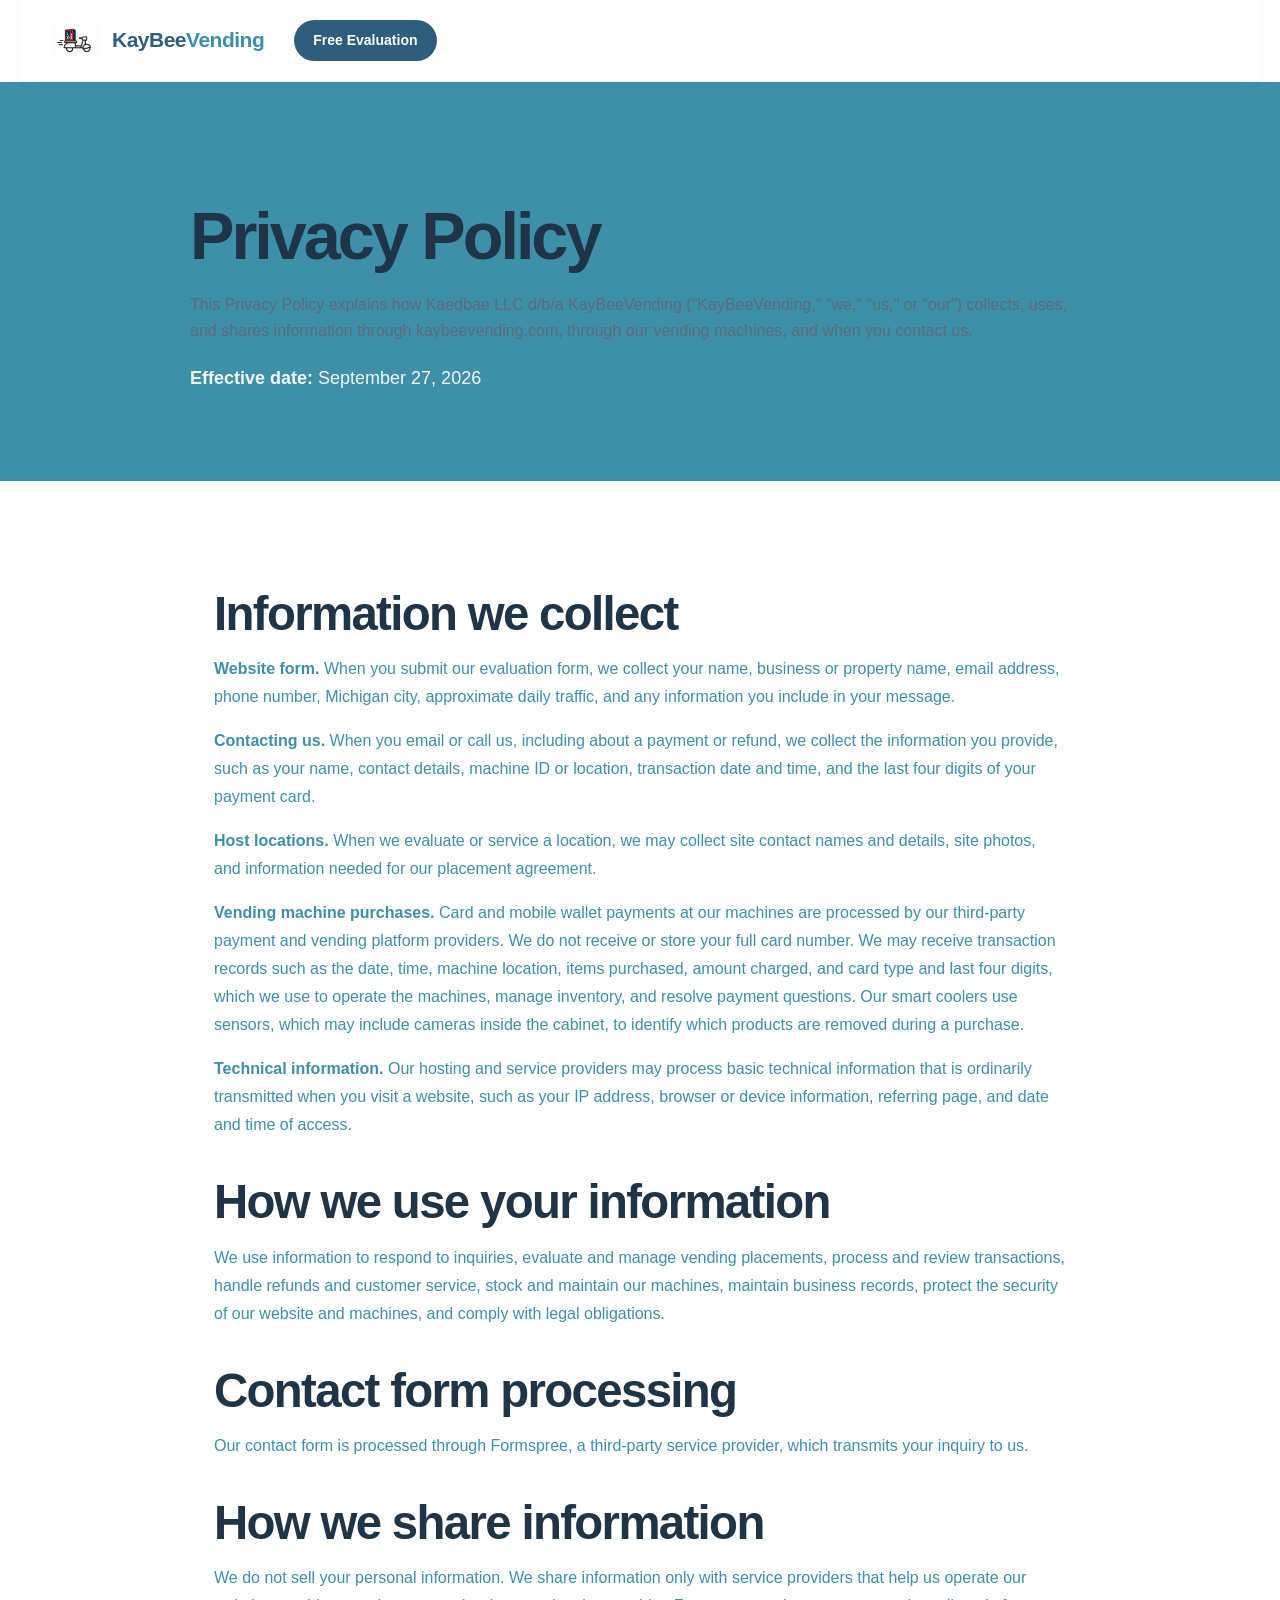
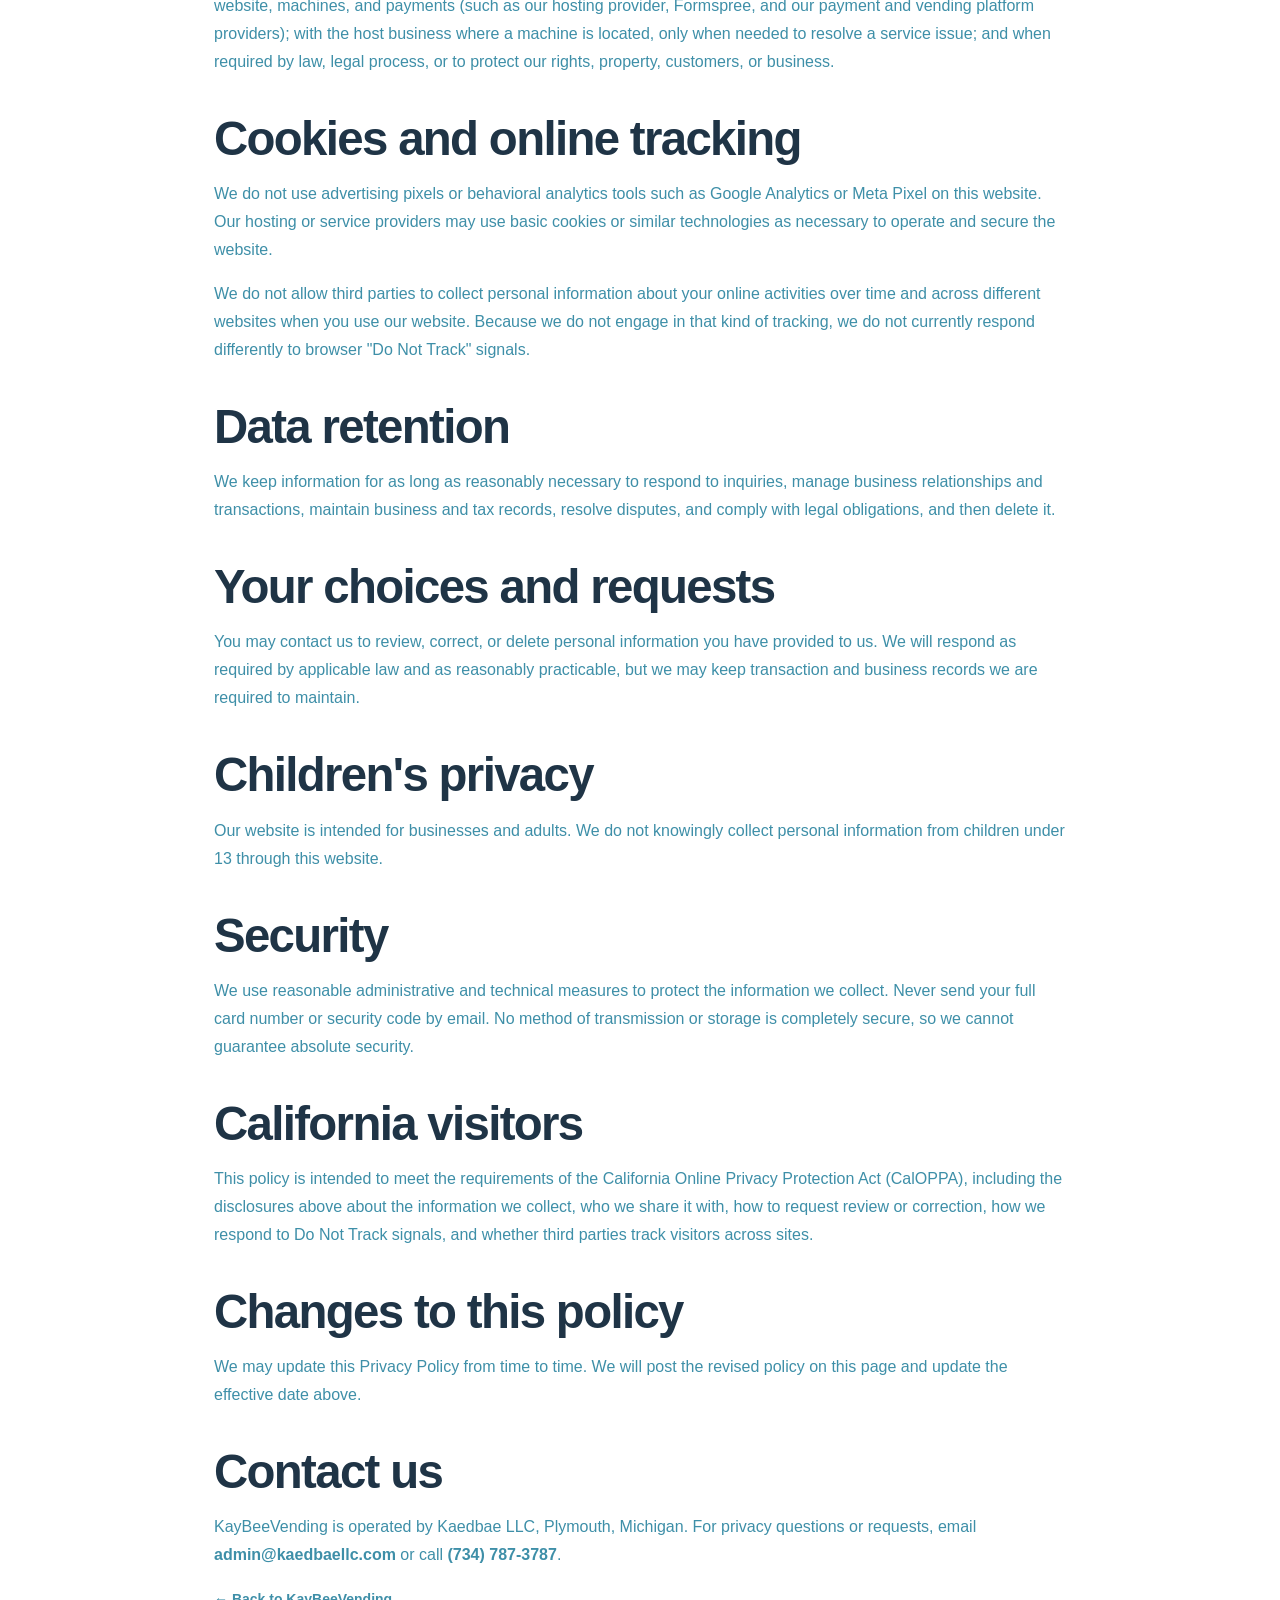
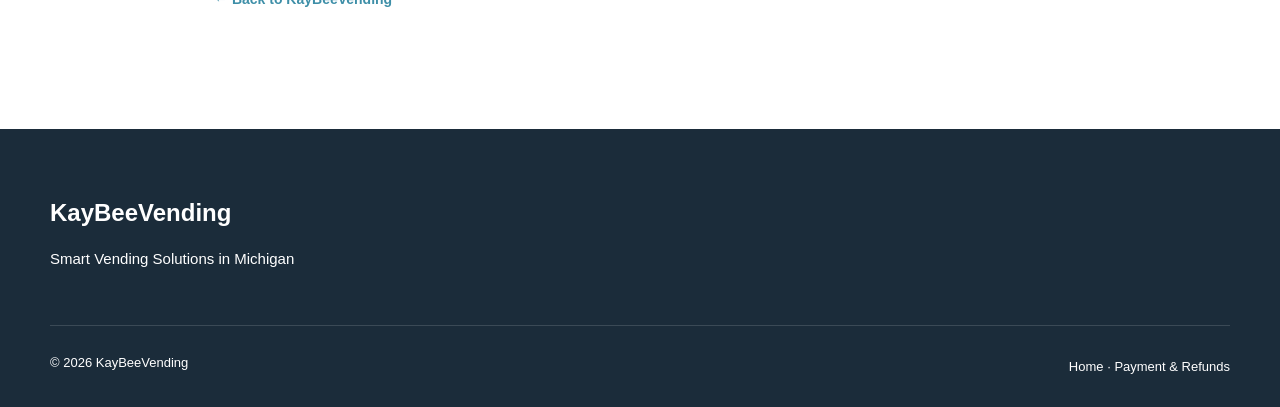
==== privacy.html @ b8ddf475 "Replace privacy policy content" ====
<!doctype html>
<html lang="en">
<head>
<meta charset="utf-8">
<meta name="viewport" content="width=device-width,initial-scale=1">
<title>Privacy Policy | KayBeeVending</title>
<meta name="description" content="KayBeeVending privacy policy.">
<link rel="icon" type="image/png" href="assets/favicon.png">
<link rel="preconnect" href="https://fonts.googleapis.com">
<link rel="preconnect" href="https://fonts.gstatic.com" crossorigin>
<link href="https://fonts.googleapis.com/css2?family=Nunito:wght@400;600;700;800;900&display=swap" rel="stylesheet">
<link rel="stylesheet" href="styles.css">
</head>
<body>
<header class="nav" id="top">
<a class="brand" href="index.html" aria-label="KayBeeVending home"><img class="brand-logo" src="assets/kaybeevending-logo.png" alt=""><span>KayBee<span class="accent">Vending</span></span></a>
<a class="btn small" href="index.html#contact">Free Evaluation</a>
</header>
<main class="privacy-page">
  <section class="privacy-hero">
    <p class="eyebrow">PRIVACY</p>
    <h1>Privacy Policy</h1>
    <p>This Privacy Policy explains how Kaedbae LLC d/b/a KayBeeVending ("KayBeeVending," "we," "us," or "our") collects, uses, and shares information through kaybeevending.com, through our vending machines, and when you contact us.</p>
    <p><strong>Effective date:</strong> September 27, 2026</p>
  </section>

  <section class="privacy-content">
    <h2>Information we collect</h2>
    <p><strong>Website form.</strong> When you submit our evaluation form, we collect your name, business or property name, email address, phone number, Michigan city, approximate daily traffic, and any information you include in your message.</p>
    <p><strong>Contacting us.</strong> When you email or call us, including about a payment or refund, we collect the information you provide, such as your name, contact details, machine ID or location, transaction date and time, and the last four digits of your payment card.</p>
    <p><strong>Host locations.</strong> When we evaluate or service a location, we may collect site contact names and details, site photos, and information needed for our placement agreement.</p>
    <p><strong>Vending machine purchases.</strong> Card and mobile wallet payments at our machines are processed by our third-party payment and vending platform providers. We do not receive or store your full card number. We may receive transaction records such as the date, time, machine location, items purchased, amount charged, and card type and last four digits, which we use to operate the machines, manage inventory, and resolve payment questions. Our smart coolers use sensors, which may include cameras inside the cabinet, to identify which products are removed during a purchase.</p>
    <p><strong>Technical information.</strong> Our hosting and service providers may process basic technical information that is ordinarily transmitted when you visit a website, such as your IP address, browser or device information, referring page, and date and time of access.</p>

    <h2>How we use your information</h2>
    <p>We use information to respond to inquiries, evaluate and manage vending placements, process and review transactions, handle refunds and customer service, stock and maintain our machines, maintain business records, protect the security of our website and machines, and comply with legal obligations.</p>

    <h2>Contact form processing</h2>
    <p>Our contact form is processed through Formspree, a third-party service provider, which transmits your inquiry to us.</p>

    <h2>How we share information</h2>
    <p>We do not sell your personal information. We share information only with service providers that help us operate our website, machines, and payments (such as our hosting provider, Formspree, and our payment and vending platform providers); with the host business where a machine is located, only when needed to resolve a service issue; and when required by law, legal process, or to protect our rights, property, customers, or business.</p>

    <h2>Cookies and online tracking</h2>
    <p>We do not use advertising pixels or behavioral analytics tools such as Google Analytics or Meta Pixel on this website. Our hosting or service providers may use basic cookies or similar technologies as necessary to operate and secure the website.</p>
    <p>We do not allow third parties to collect personal information about your online activities over time and across different websites when you use our website. Because we do not engage in that kind of tracking, we do not currently respond differently to browser "Do Not Track" signals.</p>

    <h2>Data retention</h2>
    <p>We keep information for as long as reasonably necessary to respond to inquiries, manage business relationships and transactions, maintain business and tax records, resolve disputes, and comply with legal obligations, and then delete it.</p>

    <h2>Your choices and requests</h2>
    <p>You may contact us to review, correct, or delete personal information you have provided to us. We will respond as required by applicable law and as reasonably practicable, but we may keep transaction and business records we are required to maintain.</p>

    <h2>Children's privacy</h2>
    <p>Our website is intended for businesses and adults. We do not knowingly collect personal information from children under 13 through this website.</p>

    <h2>Security</h2>
    <p>We use reasonable administrative and technical measures to protect the information we collect. Never send your full card number or security code by email. No method of transmission or storage is completely secure, so we cannot guarantee absolute security.</p>

    <h2>California visitors</h2>
    <p>This policy is intended to meet the requirements of the California Online Privacy Protection Act (CalOPPA), including the disclosures above about the information we collect, who we share it with, how to request review or correction, how we respond to Do Not Track signals, and whether third parties track visitors across sites.</p>

    <h2>Changes to this policy</h2>
    <p>We may update this Privacy Policy from time to time. We will post the revised policy on this page and update the effective date above.</p>

    <h2>Contact us</h2>
    <p>KayBeeVending is operated by Kaedbae LLC, Plymouth, Michigan. For privacy questions or requests, email <a href="mailto:admin@kaedbaellc.com">admin@kaedbaellc.com</a> or call <a href="tel:+17347873787">(734) 787-3787</a>.</p>

    <p><a class="text-link" href="index.html">← Back to KayBeeVending</a></p>
  </section>
</main>
<footer class="site-footer">
  <div class="footer-brand"><strong>KayBeeVending</strong><span>Smart Vending Solutions in Michigan</span></div>
  <div class="footer-bottom"><span>© <span id="year"></span> KayBeeVending</span><span><a href="index.html">Home</a> · <a href="refunds.html">Payment &amp; Refunds</a></span></div>
</footer>
<script src="script.js"></script>
</body>
</html>
---- styles.css ----
/* =========================================================
   STYLESHEET MAP
   Major visible sections:
   - HERO: .hero, .hero-copy, .hero .actions
   - FEATURES / CARDS: .kb-card-grid, .kb-card, .benefits, .steps
   - CAROUSEL: .product-showcase, .product-gallery, .gallery-*
   - FAQ: .faq-wrap, .faq
   - FOOTER: .site-footer
   Refactor rule: preserve cascade and responsive behavior.
   ========================================================= */

:root{
  --color-bg:#FFFFFF;
  --color-bg-soft:#F3F7FA;
  --color-bg-accent:#DDEAF2;
  --color-heading:#1F3446;
  --color-text:#5B6B78;
  --color-eyebrow:#3E8FA8;
  --color-primary:#2F5D7C;
  --color-primary-hover:#264D67;
  --color-border:#E2E9EF;
  --color-footer:#1B2C3A;

  --black:var(--color-footer);
  --ink:var(--color-heading);
  --soft:var(--color-bg-soft);
  --line:var(--color-border);
  --yellow:var(--color-primary);
  --muted:var(--color-text);
  --max:1180px;
  --font-heading:"Manrope",sans-serif;
  --font-body:"Inter",sans-serif;
  --bg-light-blue:var(--color-bg-accent);
  --blue:var(--color-primary);
  --blue-dark:var(--color-primary-hover);
  --kb-navy:var(--color-heading);
  --kb-cyan:var(--color-eyebrow);
  --kb-ink:var(--color-heading);
  --kb-muted:var(--color-text);
  --kb-paper:var(--color-bg-soft);
  --kb-line:var(--color-border);
  --kb-white:var(--color-bg);
  --kb-shadow:0 12px 32px color-mix(in srgb,var(--color-heading) 10%,transparent);
}*{box-sizing:border-box}html{scroll-behavior:smooth}body{margin:0;font-family:var(--font-body);color:var(--ink);background:var(--color-bg)}a{color:inherit;text-decoration:none}img{display:block;max-width:100%}.topbar{background:var(--color-footer);color:var(--color-bg);padding:9px max(24px,calc((100vw - var(--max))/2));display:flex;justify-content:space-between;gap:20px;font-size:13px}.toplinks{display:flex;gap:24px}.nav{height:78px;max-width:var(--max);margin:auto;display:flex;align-items:center;gap:30px;padding:0 24px;position:relative;background:var(--color-bg);z-index:20}.brand{display:flex;align-items:center;gap:10px;font-weight:850;font-size:21px;letter-spacing:-.5px;var(--color-bg)-space:nowrap}.brand-logo{width:58px;height:48px;object-fit:contain;object-position:center;background:var(--color-bg);border-radius:5px}.accent{color:var(--color-primary)}.nav nav{display:flex;gap:25px;margin-left:auto;font-size:14px;font-weight:650}.nav nav a:hover{color:var(--color-heading)}.btn{display:inline-flex;align-items:center;justify-content:center;background:var(--yellow);color:var(--color-footer);border:0;border-radius:6px;padding:15px 22px;font-weight:800;cursor:pointer;font-size:15px}.btn:hover{filter:brightness(.96);transform:translateY(-1px)}.btn.small{padding:11px 16px;font-size:13px}.btn.secondary{background:var(--color-footer);color:var(--color-bg)}.menu{display:none;margin-left:auto;border:0;background:none;font-size:26px}.hero{background:var(--var(--color-footer));color:var(--color-bg);display:grid;grid-template-columns:1fr 1fr;min-height:650px}.hero-copy{padding:95px max(36px,calc((100vw - var(--max))/2)) 80px; padding-right:55px}.eyebrow{font-size:12px;letter-spacing:2px;font-weight:850;color:var(--color-primary);margin:0 0 18px}.hero .eyebrow{color:var(--yellow)}h1{font-size:clamp(48px,6vw,82px);line-height:.94;letter-spacing:-4px;margin:0 0 28px}h1 span{color:var(--yellow)}.lead{font-size:19px;line-height:1.65;color:var(--color-border);max-width:650px}.actions{display:flex;gap:22px;align-items:center;margin-top:32px}.text-link{font-weight:750}.trust{display:flex;flex-wrap:wrap;gap:9px;margin-top:30px}.trust span{border:1px solid var(--color-heading);border-radius:999px;padding:8px 11px;font-size:12px;color:var(--color-border)}.hero-media{background:var(--color-bg);position:relative;display:grid;place-items:center;overflow:hidden}.hero-media img{width:100%;height:100%;object-fit:contain;max-height:650px}.media-label{position:absolute;bottom:22px;left:22px;background:var(--color-footer);color:var(--color-bg);padding:14px 17px;border-radius:5px;display:flex;flex-direction:column}.media-label span{font-size:12px;color:var(--color-border);margin-top:3px}.intro{max-width:900px;margin:0 auto;padding:110px 24px;text-align:center}.intro h2,.machine-copy h2,.how h2,.fit h2,.faq-heading h2,.cta h2,.feature-split h2{font-size:clamp(36px,4.2vw,58px);line-height:1.04;letter-spacing:-2px;margin:0 0 24px}.intro>p:last-child{font-size:20px;line-height:1.7;color:var(--color-heading)}.benefits{max-width:var(--max);margin:0 auto 110px;padding:0 24px;display:grid;grid-template-columns:repeat(3,1fr);gap:18px}.benefits article{background:var(--soft);padding:34px;border-radius:8px}.benefits span{font-size:12px;font-weight:900;color:var(--color-primary)}.benefits h3{font-size:24px;margin:18px 0 10px}.benefits p,.machine-copy p,.feature-split p{line-height:1.7;color:var(--color-text)}.machine-section{background:var(--color-bg-soft);display:grid;grid-template-columns:1fr 1fr;align-items:center}.machine-copy{padding:90px max(36px,calc((100vw - var(--max))/2));padding-right:65px}.machine-image{height:720px;background:var(--color-bg)}.machine-image img{width:100%;height:100%;object-fit:contain}.spec-grid{display:grid;grid-template-columns:1fr 1fr;gap:14px;margin:30px 0}.spec-grid div{background:var(--color-bg);padding:18px;border-radius:6px}.spec-grid strong{display:block;font-size:20px}.spec-grid span{font-size:12px;color:var(--color-text)}.how{max-width:var(--max);margin:auto;padding:110px 24px;text-align:center}.steps{display:grid;grid-template-columns:repeat(3,1fr);gap:20px;margin-top:55px}.steps div{border-top:4px solid var(--yellow);background:var(--color-bg-soft);padding:35px;text-align:left}.steps span{font-size:13px;font-weight:900}.steps h3{font-size:32px;margin:16px 0 8px}.steps p{color:var(--color-text);line-height:1.6}.feature-split{background:var(--color-footer);color:var(--color-bg);display:grid;grid-template-columns:1fr 1fr;align-items:center}.feature-split img{width:100%;height:100%;object-fit:contain;background:var(--color-footer)}.feature-split>div{padding:75px 8vw 75px 65px}.feature-split h3{color:var(--yellow);font-size:20px;margin:28px 0 5px}.feature-split p{color:var(--color-border);margin-top:4px}.visual-strip{display:grid;grid-template-columns:repeat(3,1fr);gap:1px;background:var(--color-footer)}.visual-strip div{position:relative;background:var(--color-footer)}.visual-strip img{width:100%;aspect-ratio:1/1;object-fit:cover}.visual-strip p{position:absolute;bottom:16px;left:16px;background:var(--color-footer);color:var(--color-bg);padding:9px 12px;margin:0;font-weight:750}.fit{max-width:var(--max);margin:auto;padding:110px 24px;display:grid;grid-template-columns:1.2fr 1fr;gap:70px;align-items:center}.chips{display:flex;flex-wrap:wrap;gap:10px}.chips span{border:1px solid var(--line);border-radius:999px;padding:12px 16px;font-weight:700;font-size:14px}.faq-wrap{background:var(--color-bg-soft);padding:100px max(24px,calc((100vw - var(--max))/2));display:grid;grid-template-columns:.8fr 1.2fr;gap:80px}.faq-wrap.cost{background:var(--color-bg)}.faq details{border-top:1px solid var(--color-border);padding:20px 0}.faq details:last-child{border-bottom:1px solid var(--color-border)}.faq summary{cursor:pointer;font-size:18px;font-weight:800;line-height:1.4;padding-right:30px}.faq details p{color:var(--color-text);line-height:1.7;margin-bottom:5px}.cta{background:var(--color-footer);color:var(--color-bg);padding:100px max(24px,calc((100vw - var(--max))/2));display:grid;grid-template-columns:.9fr 1.1fr;gap:75px}.cta>div>p:not(.eyebrow){color:var(--color-border);line-height:1.7;font-size:17px}.contact-links{display:flex;flex-direction:column;gap:8px;margin-top:28px;font-weight:750}.contact-links a:hover{color:var(--yellow)}form{background:var(--color-bg);color:var(--color-footer);border-radius:8px;padding:30px;display:grid;grid-template-columns:1fr 1fr;gap:17px}label{font-size:12px;font-weight:800;display:flex;flex-direction:column;gap:7px}input,select,textarea{font:inherit;border:1px solid var(--color-border);border-radius:5px;padding:12px;background:var(--color-bg)}textarea{resize:vertical}.full{grid-column:1/-1}.form-note{font-size:11px;color:var(--color-text);margin:0}.contact-person{max-width:var(--max);margin:auto;padding:35px 24px;display:grid;grid-template-columns:1fr 1fr auto auto;align-items:center;gap:30px;border-bottom:1px solid var(--color-bg-soft)}.contact-person>div:nth-child(2){display:flex;flex-direction:column}.contact-person span{font-size:12px;color:var(--color-text)}footer{max-width:var(--max);margin:auto;padding:28px 24px 50px;display:flex;justify-content:space-between;color:var(--color-text);font-size:13px}@media(max-width:900px){.topbar{display:none}.nav{height:68px}.menu{display:block}.desktop-cta{display:none}.nav nav{display:none;position:absolute;top:68px;left:0;right:0;background:var(--color-bg);padding:20px 24px;flex-direction:column;border-top:1px solid var(--color-bg-soft);box-shadow:0 10px 20px color-mix(in srgb, var(--color-footer) 7%, transparent)}.nav nav.open{display:flex}.hero,.machine-section,.feature-split,.fit,.faq-wrap,.cta{grid-template-columns:1fr}.hero-copy{padding:70px 24px 50px}.hero-media{min-height:420px}.benefits,.steps,.visual-strip{grid-template-columns:1fr}.benefits{margin-bottom:70px}.machine-copy{padding:75px 24px}.machine-image{height:auto}.feature-split>div{padding:60px 24px}.fit,.faq-wrap,.cta{gap:35px;padding:75px 24px}.visual-strip img{aspect-ratio:16/10}.contact-person{grid-template-columns:1fr;gap:14px}.contact-person>a{font-size:14px}footer{flex-direction:column;gap:8px}h1{letter-spacing:-2.5px}}@media(max-width:560px){.actions{align-items:flex-start;flex-direction:column}.spec-grid,form{grid-template-columns:1fr}.full{grid-column:auto}.intro{padding:75px 24px}.hero-media{min-height:340px}.hero-media img{max-height:420px}.media-label{left:12px;bottom:12px}.visual-strip img{aspect-ratio:1/1}.faq-wrap{padding-top:65px;padding-bottom:65px}}

/* V4 product gallery: one main photo at a time, with thumbnail navigation and hover zoom. */
.product-showcase{background:var(--color-footer);color:var(--color-bg);display:grid;grid-template-columns:.82fr 1.18fr;align-items:center;gap:55px;padding:85px max(24px,calc((100vw - var(--max))/2))}.gallery-copy h2{font-size:clamp(36px,4.2vw,58px);line-height:1.04;letter-spacing:-2px;margin:0 0 24px}.gallery-copy h3{color:var(--yellow);font-size:20px;margin:26px 0 5px}.gallery-copy p{color:var(--color-border);line-height:1.7}.product-gallery{display:grid;grid-template-columns:82px 1fr;gap:16px;min-width:0}.gallery-thumbs{display:flex;flex-direction:column;gap:11px;max-height:650px;overflow-y:auto;padding:2px}.gallery-thumb{appearance:none;border:2px solid transparent;background:var(--color-bg);border-radius:10px;padding:3px;cursor:pointer;overflow:hidden;transition:border-color .18s ease,transform .18s ease}.gallery-thumb:hover{transform:translateY(-1px);border-color:var(--color-text)}.gallery-thumb.active{border-color:var(--yellow)}.gallery-thumb img{width:100%;aspect-ratio:1/1;object-fit:cover;border-radius:6px}.gallery-stage{background:var(--color-bg);border-radius:10px;overflow:hidden;display:grid;place-items:center;min-height:560px;max-height:650px}.gallery-stage img{width:100%;height:100%;max-height:650px;object-fit:contain;}
@media(max-width:900px){.product-showcase{grid-template-columns:1fr;padding:70px 24px;gap:35px}.product-gallery{grid-template-columns:1fr}.gallery-thumbs{order:2;flex-direction:row;max-height:none;overflow-x:auto}.gallery-thumb{min-width:72px;width:72px}.gallery-stage{min-height:420px;max-height:560px}.gallery-stage img{max-height:560px}}
@media(max-width:560px){.gallery-stage{min-height:320px;max-height:430px}.gallery-stage img{max-height:430px}}

/* V5: softer blue, friendlier visual system, no var(--color-footer)/yellow theme. */
:root{--var(--color-footer):var(--color-eyebrow);--ink:var(--color-primary);--soft:var(--color-bg-soft);--line:var(--color-bg-soft);--yellow:var(--color-eyebrow);--muted:var(--color-eyebrow);--max:1180px;--blue:var(--color-eyebrow);--blue-dark:var(--color-eyebrow);--blue-light:var(--color-bg-soft)}
body{font-family:var(--font-body);color:var(--ink);background:var(--color-bg)}
.topbar{background:var(--blue-dark)}
.accent,.nav nav a:hover{color:var(--blue)}
.btn{background:var(--blue);color:var(--color-bg);border-radius:999px;box-shadow:0 7px 20px color-mix(in srgb, var(--color-primary) 14%, transparent);transition:transform .18s ease,background .18s ease,box-shadow .18s ease}
.btn:hover{background:var(--blue-dark);filter:none;box-shadow:0 10px 24px color-mix(in srgb, var(--color-primary) 20%, transparent)}
.btn.secondary{background:var(--blue-dark);color:var(--color-bg)}
.hero{background:var(--blue);color:var(--color-bg)}
.hero .eyebrow,.eyebrow{color:var(--blue-dark)}
.hero .eyebrow{color:var(--color-bg-soft)}
h1{letter-spacing:-2.5px;font-weight:900}h1 span{color:var(--color-bg-soft)}.lead{color:var(--color-bg-soft)}
.trust span{border-color:color-mix(in srgb, var(--color-bg) 34%, transparent);color:var(--color-bg);background:color-mix(in srgb, var(--color-bg) 8%, transparent)}
.media-label{background:color-mix(in srgb, var(--color-primary) 94%, transparent)}.media-label span{color:var(--color-bg-soft)}
.intro h2,.machine-copy h2,.how h2,.fit h2,.faq-heading h2,.cta h2,.feature-split h2,.gallery-copy h2{letter-spacing:-1.5px;font-weight:900}
.benefits article,.steps div{background:var(--soft);border-radius:18px}.benefits span{color:var(--blue)}
.machine-section,.faq-wrap{background:var(--blue-light)}
.spec-grid div{border-radius:14px;box-shadow:0 8px 24px color-mix(in srgb, var(--color-primary) 6%, transparent)}
.steps div{border-top:4px solid var(--color-eyebrow)}
.feature-split,.product-showcase,.cta{background:var(--blue-dark)}
.feature-split img{background:var(--color-bg-soft)}.feature-split h3,.gallery-copy h3{color:var(--color-bg-soft)}.feature-split p,.gallery-copy p,.cta>div>p:not(.eyebrow){color:var(--color-bg-soft)}
.visual-strip{background:var(--color-bg-soft)}.visual-strip div{background:var(--color-bg-soft)}.visual-strip p{background:color-mix(in srgb, var(--color-primary) 94%, transparent)}.chips span{border-color:var(--line);background:var(--color-bg)}.contact-links a:hover{color:var(--color-bg-soft)}
form{border-radius:18px;box-shadow:0 14px 36px color-mix(in srgb, var(--color-footer) 14%, transparent)}
input,select,textarea{border-color:var(--color-bg-soft);border-radius:10px}.contact-person{border-bottom-color:var(--line)}
.product-showcase{gap:62px}.product-gallery{grid-template-columns:88px 1fr}.gallery-thumb{border-radius:14px;transition:border-color .18s ease,transform .18s ease,box-shadow .18s ease}.gallery-thumb:hover{border-color:var(--color-eyebrow);box-shadow:0 5px 16px color-mix(in srgb, var(--color-footer) 12%, transparent)}.gallery-thumb.active{border-color:var(--color-eyebrow);box-shadow:0 0 0 2px color-mix(in srgb, var(--color-bg) 55%, transparent)}
.gallery-stage{position:relative;border-radius:18px;cursor:zoom-in;box-shadow:0 18px 50px color-mix(in srgb, var(--color-footer) 22%, transparent)}
.gallery-stage img{}
.gallery-arrow{position:absolute;top:50%;transform:translateY(-50%);z-index:3;width:44px;height:44px;border:0;border-radius:50%;background:color-mix(in srgb, var(--color-bg) 92%, transparent);color:var(--blue-dark);font-size:30px;line-height:1;cursor:pointer;box-shadow:0 5px 18px color-mix(in srgb, var(--color-footer) 15%, transparent);opacity:.9}.gallery-arrow:hover{background:var(--color-bg);opacity:1}.gallery-arrow.prev{left:14px}.gallery-arrow.next{right:14px}.gallery-count{position:absolute;right:16px;bottom:14px;z-index:3;background:color-mix(in srgb, var(--color-primary) 90%, transparent);color:var(--color-bg);border-radius:999px;padding:7px 11px;font-size:12px;font-weight:800}
@media(max-width:560px){.gallery-arrow{width:38px;height:38px;font-size:26px}}
/* CLEAN MOBILE GALLERY */
@media (max-width: 900px) {
  .product-showcase {
    display: block !important;
    padding: 55px 20px !important;
  }

  .product-showcase .product-gallery {
    display: block !important;
    width: 100% !important;
    margin-top: 30px !important;
  }

  .product-showcase .gallery-thumbs {
    display: none !important;
  }

  .product-showcase .gallery-stage {
    display: block !important;
    position: relative !important;
    width: 100% !important;
    height: auto !important;
    min-height: 0 !important;
    max-height: none !important;
    aspect-ratio: 4 / 5 !important;
    background: var(--color-bg) !important;
    border-radius: 18px !important;
    overflow: hidden !important;
  }

  .product-showcase .gallery-stage img {
    width: 100% !important;
    height: 100% !important;
    max-height: none !important;
    object-fit: contain !important;
    
  }

  .product-showcase .gallery-arrow {
    display: flex !important;
    align-items: center !important;
    justify-content: center !important;
    width: 42px !important;
    height: 42px !important;
  }

  .product-showcase .gallery-count {
    right: 14px !important;
    bottom: 14px !important;
  }
}
/* REMOVE WHITE GALLERY BACKGROUNDS */
.gallery-stage,
.gallery-thumb {
  background: transparent !important;
}

@media (max-width: 900px) {
  .product-showcase .gallery-stage {
    background: transparent !important;
  }
}
/* Remove var(--color-bg) background around machine/spec image */
.machine-image {
  background: transparent !important;
}

.machine-image img {
  width: 100%;
  height: 100%;
  object-fit: cover !important;
}
/* ===== FINAL IMAGE DISPLAY FIX ===== */

/* Product gallery */
.gallery-stage {
  background: transparent !important;
  min-height: 0 !important;
  max-height: none !important;
  aspect-ratio: auto !important;
  box-shadow: none !important;
}

.gallery-stage img {
  display: block !important;
  width: 100% !important;
  height: auto !important;
  max-height: none !important;
  object-fit: cover !important;
  background: transparent !important;
}

.gallery-thumb {
  background: transparent !important;
}

.gallery-thumb img {
  object-fit: cover !important;
  background: transparent !important;
}

/* Machine specifications image */
.machine-image {
  height: auto !important;
  background: transparent !important;
  overflow: hidden;
}

.machine-image img {
  display: block !important;
  width: 100% !important;
  height: auto !important;
  object-fit: cover !important;
  background: transparent !important;
}

/* PHONE */
@media (max-width: 900px) {

  .product-showcase .product-gallery {
    display: block !important;
    width: 100% !important;
  }

  .product-showcase .gallery-thumbs {
    display: none !important;
  }

  .product-showcase .gallery-stage {
    width: 100% !important;
    height: auto !important;
    min-height: 0 !important;
    max-height: none !important;
    aspect-ratio: auto !important;
    background: transparent !important;
    border-radius: 16px !important;
  }

  .product-showcase .gallery-stage img {
    display: block !important;
    width: 100% !important;
    height: auto !important;
    max-height: none !important;
    object-fit: cover !important;
    
  }
}
/* PROFESSIONAL TRUST BAR */
.trust-bar {
  display: flex;
  justify-content: center;
  align-items: center;
  flex-wrap: wrap;
  gap: 0;
  padding: 22px 24px;
  background: var(--color-bg);
  border-bottom: 1px solid var(--color-bg-soft);
}

.trust-bar span {
  padding: 0 28px;
  font-size: 14px;
  font-weight: 800;
  color: var(--color-primary);
  text-align: center;
}

.trust-bar span + span {
  border-left: 1px solid var(--color-bg-soft);
}

@media (max-width: 700px) {
  .trust-bar {
    display: grid;
    grid-template-columns: 1fr 1fr;
    padding: 18px 14px;
  }

  .trust-bar span {
    padding: 10px;
    font-size: 12px;
  }

  .trust-bar span + span {
    border-left: none;
  }
}
/* ABOUT KAYBEEVENDING */
.about-kaybee {
  background: var(--color-bg);
  padding: 100px 24px;
}

.about-inner {
  max-width: 900px;
  margin: 0 auto;
  text-align: center;
}

.about-kaybee h2 {
  margin: 0 0 24px;
  font-size: clamp(40px, 5vw, 64px);
  line-height: 1.05;
  letter-spacing: -1.5px;
  font-weight: 900;
  color: var(--color-primary);
}

.about-kaybee > .about-inner > p:not(.eyebrow) {
  max-width: 760px;
  margin: 0 auto;
  font-size: 19px;
  line-height: 1.7;
  color: var(--color-eyebrow);
}

.about-points {
  display: flex;
  justify-content: center;
  flex-wrap: wrap;
  gap: 12px;
  margin-top: 32px;
}

.about-points span {
  padding: 10px 18px;
  border: 1px solid var(--color-bg-soft);
  border-radius: 999px;
  color: var(--color-eyebrow);
  font-size: 13px;
  font-weight: 800;
  background: var(--color-bg-soft);
}

@media (max-width: 560px) {
  .about-kaybee {
    padding: 70px 24px;
  }

  .about-kaybee h2 {
    font-size: 40px;
  }

  .about-kaybee > .about-inner > p:not(.eyebrow) {
    font-size: 17px;
  }
}
/* PROFESSIONAL FOOTER */
.site-footer {
  max-width: none;
  margin: 0;
  padding: 55px max(24px, calc((100vw - 1180px) / 2)) 30px;
  background: var(--color-eyebrow);
  color: var(--color-bg);
  display: flex;
  flex-direction: column;
  gap: 24px;
}

.footer-brand {
  display: flex;
  flex-direction: column;
  gap: 5px;
}

.footer-brand strong {
  font-size: 24px;
  font-weight: 900;
}

.footer-brand span {
  color: var(--color-bg-soft);
  font-size: 14px;
}

.footer-contact,
.footer-nav {
  display: flex;
  flex-wrap: wrap;
  gap: 18px;
  align-items: center;
}

.footer-contact a,
.footer-nav a {
  color: var(--color-bg);
}

.footer-nav a {
  font-weight: 700;
  font-size: 14px;
}

.footer-contact a:hover,
.footer-nav a:hover {
  text-decoration: underline;
}

.footer-bottom {
  border-top: 1px solid color-mix(in srgb, var(--color-bg) 25%, transparent);
  padding-top: 22px;
  margin-top: 8px;
  display: flex;
  justify-content: space-between;
  color: var(--color-bg-soft);
  font-size: 13px;
}

@media (max-width: 600px) {
  .site-footer {
    padding-top: 45px;
  }

  .footer-contact {
    flex-direction: column;
    align-items: flex-start;
    gap: 7px;
  }

  .footer-contact > span {
    display: none;
  }

  .footer-nav {
    gap: 14px 20px;
  }

  .footer-bottom {
    flex-direction: column;
    gap: 12px;
  }
}


/* WHY KAYBEEVENDING */
.why-kaybee {
  padding: 100px max(24px, calc((100vw - 1180px) / 2));
  background: var(--color-bg-soft);
}
.why-heading {
  max-width: 760px;
  margin-bottom: 42px;
}
.why-heading h2 {
  margin: 0 0 18px;
  font-size: clamp(38px, 4.6vw, 58px);
  line-height: 1.04;
  letter-spacing: -1.5px;
  font-weight: 900;
}
.why-heading > p:last-child {
  color: var(--color-eyebrow);
  font-size: 18px;
  line-height: 1.7;
}
.why-grid {
  display: grid;
  grid-template-columns: repeat(3, 1fr);
  gap: 18px;
}
.why-grid article {
  background: var(--color-bg);
  border: 1px solid var(--color-bg-soft);
  border-radius: 18px;
  padding: 30px;
  box-shadow: 0 8px 24px color-mix(in srgb, var(--color-primary) 6%, transparent);
}
.why-grid h3 {
  margin: 0 0 10px;
  font-size: 22px;
  color: var(--color-primary);
}
.why-grid p {
  margin: 0;
  color: var(--color-eyebrow);
  line-height: 1.7;
}
@media (max-width: 800px) {
  .why-kaybee { padding: 70px 24px; }
  .why-grid { grid-template-columns: 1fr; }
}

/* PRIVACY PAGE */
.privacy-page { background: var(--color-bg); }
.privacy-hero {
  background: var(--color-eyebrow);
  color: var(--color-bg);
  padding: 90px max(24px, calc((100vw - 900px) / 2)) 70px;
}
.privacy-hero .eyebrow { color: var(--color-bg-soft); }
.privacy-hero h1 {
  margin: 0 0 22px;
  font-size: clamp(46px, 7vw, 72px);
  letter-spacing: -2px;
}
.privacy-hero p:last-child {
  max-width: 720px;
  color: var(--color-bg-soft);
  font-size: 18px;
  line-height: 1.7;
}
.privacy-content {
  max-width: 900px;
  margin: 0 auto;
  padding: 70px 24px 100px;
}
.privacy-content h2 {
  margin: 38px 0 10px;
  font-size: 26px;
}
.privacy-content p {
  color: var(--color-eyebrow);
  line-height: 1.75;
}
.privacy-content a { color: var(--color-eyebrow); font-weight: 700; }

/* FINAL PROFESSIONAL PASS */
.nav{position:sticky;top:0;max-width:none;padding-left:max(24px,calc((100vw - var(--max))/2));padding-right:max(24px,calc((100vw - var(--max))/2));height:72px;border-bottom:1px solid color-mix(in srgb, var(--color-footer) 8%, transparent);box-shadow:0 4px 18px color-mix(in srgb, var(--color-primary) 5%, transparent)}
.nav .brand-logo{width:52px;height:43px}
.hero{min-height:620px}
.hero-copy{padding-top:85px}
.benefits article{border:1px solid var(--line);box-shadow:0 8px 24px color-mix(in srgb, var(--color-primary) 5%, transparent)}
.placement-process{padding:100px max(24px,calc((100vw - var(--max))/2));background:var(--color-bg)}
.placement-heading{max-width:760px;margin-bottom:46px}
.placement-heading h2{font-size:clamp(38px,4.6vw,58px);line-height:1.04;letter-spacing:-1.5px;margin:0 0 18px;font-weight:900}
.placement-heading>p:last-child{font-size:18px;line-height:1.7;color:var(--muted)}
.placement-steps{display:grid;grid-template-columns:repeat(3,1fr);gap:18px}
.placement-steps article{padding:32px;border:1px solid var(--line);border-radius:18px;background:var(--soft)}
.placement-steps span{font-size:12px;font-weight:900;color:var(--blue)}
.placement-steps h3{font-size:22px;margin:18px 0 9px}
.placement-steps p{margin:0;color:var(--muted);line-height:1.65}
.footer-logo{display:flex;align-items:center;gap:12px;width:max-content}
.footer-logo img{width:52px;height:44px;object-fit:contain;background:var(--color-bg);border-radius:8px;padding:3px}
.footer-logo strong{font-size:24px}
.site-footer{gap:20px}
@media(max-width:900px){.nav{height:68px}.placement-process{padding:70px 24px}.placement-steps{grid-template-columns:1fr}}

/* Make contact details clearly interactive */
.contact-links a{
  display:inline-flex;
  align-items:center;
  width:max-content;
  text-decoration:underline;
  text-underline-offset:4px;
  cursor:pointer;
  transition:opacity .18s ease,transform .18s ease;
}
.contact-links a:hover{
  opacity:.82;
  transform:translateX(2px);
}

/* FULL-WIDTH HERO — product image intentionally removed */
.hero{
  display:block !important;
  width:100%;
  min-height:620px;
  background:var(--blue);
}
.hero-copy{
  max-width:var(--max);
  margin:0 auto;
  padding:95px 24px 90px !important;
}
.hero-copy h1{
  max-width:980px;
}
.hero-copy .lead{
  max-width:720px;
}
@media(max-width:900px){
  .hero{min-height:0}
  .hero-copy{padding:70px 24px 65px !important}
}

/* INTERACTIVE CONTACT + FOOTER LINKS — desktop and mobile */
.contact-links,.footer-contact,.footer-nav,.footer-bottom{position:relative;z-index:5}
.contact-links a,.footer-contact a,.footer-nav a,.footer-bottom a{
  pointer-events:auto !important;
  position:relative;
  z-index:6;
  cursor:pointer !important;
  touch-action:manipulation;
}
.phone-link,.email-link{
  display:inline-flex !important;
  width:max-content;
}
.contact-links .phone-link,.contact-links .email-link{
  color:var(--color-bg) !important;
  text-decoration:underline !important;
  text-underline-offset:5px;
}
.footer-contact .phone-link,.footer-contact .email-link{
  color:var(--color-bg) !important;
  text-decoration:underline;
  text-underline-offset:4px;
}
.footer-nav a,.footer-bottom a{
  display:inline-block;
  padding:4px 0;
}
@media(max-width:600px){
  .contact-links a,.footer-contact a,.footer-nav a,.footer-bottom a{
    min-height:44px;
    display:flex !important;
    align-items:center;
  }
  .footer-nav{gap:4px 20px}
}

/* Keep email links above decorative layers and clickable on desktop */
a[href^="mailto:"],a[href^="tel:"]{
  pointer-events:auto !important;
  position:relative !important;
  z-index:50 !important;
}

/* SMART COOLER POLISH — keep the full specification artwork visible */
.machine-section{
  grid-template-columns:minmax(0,0.92fr) minmax(0,1.08fr) !important;
}
.machine-copy{
  padding:72px clamp(32px,5vw,88px) !important;
}
.machine-image{
  height:auto !important;
  min-height:680px;
  display:flex !important;
  align-items:center !important;
  justify-content:center !important;
  padding:28px 36px !important;
  background:var(--color-footer) !important;
  overflow:hidden !important;
}
.machine-image img{
  width:100% !important;
  height:100% !important;
  max-height:780px !important;
  object-fit:contain !important;
  object-position:center center !important;
  transform:none !important;
}
@media(max-width:900px){
  .machine-section{grid-template-columns:1fr !important}
  .machine-copy{padding:58px 24px !important}
  .machine-image{
    min-height:0 !important;
    padding:16px !important;
  }
  .machine-image img{
    width:100% !important;
    height:auto !important;
    max-height:none !important;
    object-fit:contain !important;
  }
}

/* CENTER FULL-WIDTH HERO CONTENT */
.hero-copy{
  max-width:1000px !important;
  margin:0 auto !important;
  text-align:center !important;
  display:flex !important;
  flex-direction:column !important;
  align-items:center !important;
}
.hero-copy h1,
.hero-copy .lead{
  margin-left:auto !important;
  margin-right:auto !important;
}
.hero-copy .actions,
.hero-copy .trust{
  justify-content:center !important;
}
@media(max-width:900px){
  .hero-copy{
    text-align:center !important;
    align-items:center !important;
  }
  .hero-copy .actions,
  .hero-copy .trust{
    justify-content:center !important;
  }
}

/* SMART COOLER IMAGE POSITION — show full artwork and move it left */
.machine-section{
  grid-template-columns:1fr 1fr !important;
}
.machine-image{
  padding:0 !important;
  min-height:0 !important;
  height:auto !important;
  background:var(--color-footer) !important;
  display:flex !important;
  align-items:center !important;
  justify-content:flex-start !important;
  overflow:hidden !important;
}
.machine-image img{
  display:block !important;
  width:100% !important;
  height:auto !important;
  max-height:none !important;
  object-fit:contain !important;
  object-position:left center !important;
  transform:translateX(-18px) !important;
}
@media(max-width:900px){
  .machine-section{grid-template-columns:1fr !important}
  .machine-image{
    justify-content:center !important;
    padding:0 !important;
  }
  .machine-image img{
    width:100% !important;
    transform:none !important;
    object-position:center center !important;
  }
}

/* IMAGE-FIRST PRODUCT GALLERY */
.product-showcase{
  grid-template-columns:minmax(260px,.62fr) minmax(0,1.38fr) !important;
  gap:48px !important;
  align-items:center !important;
  padding-top:90px !important;
  padding-bottom:90px !important;
}
.product-copy{
  align-self:center !important;
  max-width:420px !important;
}
.product-copy h2{
  font-size:clamp(42px,4.5vw,66px) !important;
  line-height:1.02 !important;
  margin-bottom:22px !important;
}
.product-copy>p:last-child{
  font-size:18px !important;
  line-height:1.7 !important;
  color:var(--color-bg-soft) !important;
}
.product-gallery{
  grid-template-columns:92px minmax(0,1fr) !important;
  gap:18px !important;
  width:100% !important;
  max-width:900px !important;
  justify-self:end !important;
}
.gallery-thumbs{
  gap:12px !important;
}
.gallery-thumb{
  width:92px !important;
  height:76px !important;
  border-radius:10px !important;
  opacity:.68;
  border:2px solid transparent !important;
}
.gallery-thumb.active{
  opacity:1;
  border-color:var(--color-bg) !important;
}
.gallery-stage{
  width:100% !important;
  min-height:560px !important;
  border-radius:16px !important;
  overflow:hidden !important;
  background:var(--color-bg) !important;
  box-shadow:0 18px 45px color-mix(in srgb, var(--color-footer) 18%, transparent) !important;
}
.gallery-stage img{
  width:100% !important;
  height:560px !important;
  object-fit:contain !important;
  background:var(--color-bg) !important;
}
.gallery-arrow{
  width:52px !important;
  height:52px !important;
  font-size:34px !important;
}
@media(max-width:900px){
  .product-showcase{
    grid-template-columns:1fr !important;
    gap:32px !important;
    padding:65px 20px !important;
  }
  .product-copy{
    max-width:680px !important;
    text-align:center !important;
    margin:0 auto !important;
  }
  .product-gallery{
    display:grid !important;
    grid-template-columns:1fr !important;
    max-width:760px !important;
    margin:0 auto !important;
  }
  .product-showcase .gallery-thumbs{
    display:flex !important;
    order:2;
    overflow-x:auto;
    padding-top:12px;
  }
  .gallery-thumb{
    flex:0 0 82px !important;
    width:82px !important;
    height:68px !important;
  }
  .product-showcase .gallery-stage{
    order:1;
    min-height:0 !important;
  }
  .product-showcase .gallery-stage img{
    width:100% !important;
    height:auto !important;
    min-height:0 !important;
    object-fit:contain !important;
  }
}

/* ENLARGE IMAGE GALLERY */
.product-showcase{
  grid-template-columns:minmax(170px,.28fr) minmax(0,1.72fr) !important;
  gap:28px !important;
  padding-left:max(24px,calc((100vw - 1500px)/2)) !important;
  padding-right:max(24px,calc((100vw - 1500px)/2)) !important;
}
.product-copy{
  max-width:300px !important;
}
.product-copy h2{
  font-size:clamp(34px,3vw,50px) !important;
}
.product-gallery{
  grid-template-columns:125px minmax(0,1fr) !important;
  max-width:1120px !important;
  gap:22px !important;
}
.gallery-thumb{
  width:125px !important;
  height:105px !important;
}
.gallery-stage{
  min-height:680px !important;
}
.gallery-stage img{
  height:680px !important;
}
@media(max-width:900px){
  .product-showcase{
    grid-template-columns:1fr !important;
    padding:60px 16px !important;
  }
  .product-copy{
    max-width:680px !important;
  }
  .product-gallery{
    grid-template-columns:1fr !important;
    max-width:100% !important;
  }
  .product-showcase .gallery-stage img{
    height:auto !important;
  }
  .gallery-thumb{
    flex:0 0 105px !important;
    width:105px !important;
    height:88px !important;
  }
}

/* GALLERY BACKGROUND CORRECTION */
.product-showcase .gallery-stage{
  background:transparent !important;
  box-shadow:none !important;
}
.product-showcase .gallery-stage img{
  background:transparent !important;
  width:100% !important;
  height:auto !important;
  max-height:720px !important;
  object-fit:contain !important;
}
.product-showcase .gallery-thumb{
  background:transparent !important;
}
.product-showcase .gallery-thumb img{
  background:transparent !important;
}

/* Header contact strip */
.contact-bar{
  background:var(--color-footer);
  color:var(--color-bg);
}
.contact-bar-inner{
  width:100%;
  max-width:var(--max);
  min-height:42px;
  margin:0 auto;
  padding:0 24px;
  display:flex;
  align-items:center;
  gap:30px;
}
.contact-bar a{
  display:inline-flex;
  align-items:center;
  gap:9px;
  font-size:14px;
  font-weight:700;
  color:var(--color-bg);
}
.contact-bar a:hover{
  color:var(--color-bg-soft);
}
.contact-bar svg{
  width:18px;
  height:18px;
  flex:0 0 18px;
  fill:currentColor;
}
.contact-links a,
.footer-contact a{
  gap:9px;
}
.contact-icon{
  width:19px;
  height:19px;
  flex:0 0 19px;
  fill:currentColor;
}

/* The specification artwork is wide and information-dense. Keep the desktop
   presentation unchanged, but enlarge it on phones so its text is readable. */
.machine-art-scroll{
  width:100%;
  position:relative;
}
.machine-art-scroll>img{
  display:block;
  width:100%;
  height:auto;
}
.machine-mobile-heading{
  display:none;
}
.machine-mobile-cta{
  display:none;
}
.machine-image-cta{
  position:absolute!important;
  z-index:5!important;
  left:4.2%;
  top:80.2%;
  width:21%;
  height:7.5%;
  border-radius:999px;
  cursor:pointer;
}
.machine-image-cta:focus-visible{
  outline:3px solid var(--color-bg);
  outline-offset:3px;
}
@media(max-width:600px){
  .machine-feature-banner{
    display:block!important;
    padding:0!important;
    overflow:hidden!important;
    background:var(--bg-light-blue)!important;
  }
  .machine-mobile-heading{
    display:block;
    margin:0;
    padding:16px 20px;
    color:var(--color-primary);
    background:var(--bg-light-blue);
    text-align:center;
  }
  .machine-mobile-heading p{
    margin:0 0 8px;
    color:var(--color-eyebrow);
    font-size:12px;
    font-weight:900;
    letter-spacing:2px;
  }
  .machine-mobile-heading h2{
    margin:0;
    font-size:32px;
    line-height:1.05;
    letter-spacing:-1px;
    font-weight:900;
  }
  .machine-art-scroll{
    width:100%;
    overflow:hidden;
    aspect-ratio:1 / 1;
  }
  .machine-art-scroll>img{
    width:195%!important;
    max-width:none!important;
    height:auto!important;
    margin:0!important;
    transform:translateX(-48%)!important;
  }
  .machine-image-cta{
    display:none!important;
  }
  .machine-mobile-cta{
    display:flex;
    width:calc(100% - 40px);
    margin:18px 20px 26px;
  }
}
@media(max-width:560px){
  .contact-bar-inner{
    min-height:40px;
    padding:0 16px;
    justify-content:center;
    gap:24px;
  }
  .contact-bar a{
    width:36px;
    height:36px;
    justify-content:center;
  }
  .contact-bar a span{
    position:absolute;
    width:1px;
    height:1px;
    padding:0;
    margin:-1px;
    overflow:hidden;
    clip:rect(0,0,0,0);
    var(--color-bg)-space:nowrap;
    border:0;
  }
  .contact-bar svg{
    width:20px;
    height:20px;
  }
}
@media(max-width:900px){
  .product-showcase .gallery-stage,
  .product-showcase .gallery-stage img{
    background:transparent !important;
  }
}

/* DEFINITIVE PRODUCT GALLERY LAYOUT */
.product-showcase{
  display:block !important;
  padding:80px max(24px,calc((100vw - 1450px)/2)) 95px !important;
}
.product-showcase .gallery-copy{
  max-width:850px !important;
  margin:0 auto 38px !important;
  text-align:center !important;
}
.product-showcase .gallery-copy h2{
  font-size:clamp(42px,5vw,68px) !important;
  margin:0 0 14px !important;
}
.product-showcase .gallery-copy p:last-child{
  font-size:18px !important;
  color:var(--color-bg-soft) !important;
  margin:0 auto !important;
}
.product-showcase .product-gallery{
  display:grid !important;
  grid-template-columns:145px minmax(0,1fr) !important;
  gap:24px !important;
  width:100% !important;
  max-width:1350px !important;
  margin:0 auto !important;
}
.product-showcase .gallery-thumbs{
  display:flex !important;
  flex-direction:column !important;
  gap:14px !important;
  max-height:none !important;
  overflow:visible !important;
}
.product-showcase .gallery-thumb{
  width:145px !important;
  height:118px !important;
  padding:0 !important;
  background:transparent !important;
}
.product-showcase .gallery-stage{
  width:100% !important;
  height:auto !important;
  min-height:0 !important;
  max-height:none !important;
  aspect-ratio:auto !important;
  background:transparent !important;
  box-shadow:none !important;
  border-radius:14px !important;
  overflow:hidden !important;
}
.product-showcase .gallery-stage img{
  display:block !important;
  width:100% !important;
  height:auto !important;
  max-height:none !important;
  object-fit:contain !important;
  background:transparent !important;
  
}
@media(max-width:900px){
  .product-showcase{padding:60px 16px 70px !important}
  .product-showcase .product-gallery{grid-template-columns:1fr !important}
  .product-showcase .gallery-thumbs{
    order:2 !important;
    flex-direction:row !important;
    overflow-x:auto !important;
    gap:10px !important;
  }
  .product-showcase .gallery-thumb{
    flex:0 0 105px !important;
    width:105px !important;
    height:86px !important;
  }
  .product-showcase .gallery-stage{order:1 !important}
}

/* GALLERY FINAL OVERRIDE 2026-09-22 */
.product-showcase{display:block!important;background:var(--color-eyebrow)!important;padding:72px max(24px,calc((100vw - 1500px)/2)) 88px!important}
.product-showcase .gallery-copy{max-width:900px!important;margin:0 auto 36px!important;text-align:center!important}
.product-showcase .gallery-copy h2{font-size:clamp(44px,5vw,70px)!important;line-height:1!important;margin:0 0 14px!important;color:var(--color-bg)!important}
.product-showcase .gallery-copy p:last-child{max-width:720px!important;margin:0 auto!important;color:var(--color-bg-soft)!important;font-size:18px!important;line-height:1.55!important}
.product-showcase .product-gallery{display:grid!important;grid-template-columns:160px minmax(0,1fr)!important;gap:24px!important;width:100%!important;max-width:1400px!important;margin:0 auto!important}
.product-showcase .gallery-thumbs{display:flex!important;flex-direction:column!important;gap:14px!important;overflow:visible!important;max-height:none!important}
.product-showcase .gallery-thumb{display:block!important;width:160px!important;height:125px!important;padding:0!important;border:2px solid transparent!important;border-radius:12px!important;background:transparent!important;overflow:hidden!important;opacity:.78!important}
.product-showcase .gallery-thumb.active{border-color:var(--color-bg)!important;opacity:1!important}
.product-showcase .gallery-thumb img{width:100%!important;height:100%!important;object-fit:cover!important;background:transparent!important;border-radius:9px!important}
.product-showcase .gallery-stage{position:relative!important;display:block!important;width:100%!important;height:auto!important;min-height:0!important;max-height:none!important;aspect-ratio:auto!important;background:transparent!important;box-shadow:none!important;border-radius:14px!important;overflow:hidden!important}
.product-showcase .gallery-stage>img{display:block!important;width:100%!important;height:auto!important;max-height:none!important;object-fit:contain!important;background:transparent!important;}
@media(max-width:900px){
 .product-showcase{padding:55px 16px 65px!important}
 .product-showcase .gallery-copy{margin-bottom:26px!important}
 .product-showcase .product-gallery{grid-template-columns:1fr!important;gap:14px!important}
 .product-showcase .gallery-stage{order:1!important}
 .product-showcase .gallery-thumbs{order:2!important;flex-direction:row!important;overflow-x:auto!important;padding:4px 0 8px!important}
 .product-showcase .gallery-thumb{flex:0 0 110px!important;width:110px!important;height:88px!important}
}

/* GALLERY SCALE + HOVER ZOOM RESTORE */
.product-showcase .product-gallery{
  max-width:1180px!important;
}
.product-showcase .gallery-stage{
  overflow:hidden!important;
  border-radius:14px!important;
}
.product-showcase .gallery-stage>img{
  width:100%!important;
  height:auto!important;
  max-height:650px!important;
  object-fit:contain!important;
  
  
  
}
@media (hover:hover) and (pointer:fine){
}
@media(max-width:900px){
  .product-showcase .product-gallery{max-width:100%!important}
  .product-showcase .gallery-stage>img{
    max-height:none!important;
    
  }
}

/* GALLERY SIZE CORRECTION + REAL HOVER ZOOM */
.product-showcase .product-gallery{
  max-width:980px!important;
}
.product-showcase .gallery-stage{
  max-width:800px!important;
  justify-self:center!important;
  overflow:hidden!important;
}
.product-showcase .gallery-stage>img{
  display:block!important;
  width:100%!important;
  height:auto!important;
  max-height:580px!important;
  object-fit:contain!important;
  
  
  
}
@media(max-width:900px){
  .product-showcase .product-gallery,
  .product-showcase .gallery-stage{max-width:100%!important}
  .product-showcase .gallery-stage>img{max-height:none!important;}
}

/* FIT ALL SIX THUMBNAILS + PRESERVE HOVER ZOOM */
.product-showcase .product-gallery{
  grid-template-columns:130px minmax(0,1fr)!important;
  max-width:980px!important;
  align-items:start!important;
}
.product-showcase .gallery-thumbs{
  display:grid!important;
  grid-template-rows:repeat(6, 88px)!important;
  gap:10px!important;
  height:auto!important;
  max-height:none!important;
  overflow:visible!important;
}
.product-showcase .gallery-thumb{
  width:130px!important;
  height:88px!important;
  min-height:0!important;
}
.product-showcase .gallery-thumb img{
  width:100%!important;
  height:100%!important;
  object-fit:contain!important;
}
.product-showcase .gallery-stage{
  max-width:800px!important;
  overflow:hidden!important;
}
.product-showcase .gallery-stage>img{
  width:100%!important;
  height:auto!important;
  max-height:578px!important;
  object-fit:contain!important;
  
  
}
@media(max-width:900px){
 .product-showcase .gallery-thumbs{
   display:flex!important;
   flex-direction:row!important;
   overflow-x:auto!important;
   height:auto!important;
 }
 .product-showcase .gallery-thumb{
   flex:0 0 105px!important;
   width:105px!important;
   height:76px!important;
 }
}

/* DESKTOP: ENTIRE GALLERY MUST FIT IN ONE VIEWPORT */
@media(min-width:901px){
  .product-showcase{
    min-height:0!important;
    padding-top:34px!important;
    padding-bottom:34px!important;
  }
  .product-showcase .gallery-copy{
    margin-bottom:22px!important;
  }
  .product-showcase .gallery-copy h2{
    font-size:clamp(38px,4vw,58px)!important;
    margin-bottom:8px!important;
  }
  .product-showcase .gallery-copy p:last-child{
    font-size:16px!important;
    line-height:1.4!important;
  }
  .product-showcase .product-gallery{
    grid-template-columns:112px minmax(0,1fr)!important;
    gap:18px!important;
    max-width:900px!important;
  }
  .product-showcase .gallery-thumbs{
    display:grid!important;
    grid-template-rows:repeat(6, minmax(0,1fr))!important;
    gap:7px!important;
    height:min(54vh,500px)!important;
  }
  .product-showcase .gallery-thumb{
    width:112px!important;
    height:100%!important;
    min-height:0!important;
  }
  .product-showcase .gallery-stage{
    width:auto!important;
    height:min(54vh,500px)!important;
    max-width:760px!important;
    display:flex!important;
    align-items:center!important;
    justify-content:center!important;
  }
  .product-showcase .gallery-stage>img{
    width:100%!important;
    height:100%!important;
    max-height:100%!important;
    object-fit:contain!important;
    
    
  }
}

/* SIX THUMBNAILS: GUARANTEED ONE-SCREEN DESKTOP COLUMN */
@media(min-width:901px){
 .product-showcase .product-gallery{
   grid-template-columns:96px minmax(0,1fr)!important;
   gap:16px!important;
   max-width:860px!important;
 }
 .product-showcase .gallery-thumbs{
   display:flex!important;
   flex-direction:column!important;
   justify-content:space-between!important;
   gap:0!important;
   height:440px!important;
   max-height:440px!important;
   overflow:hidden!important;
 }
 .product-showcase .gallery-thumb{
   flex:0 0 66px!important;
   width:96px!important;
   height:66px!important;
   min-height:66px!important;
   padding:0!important;
 }
 .product-showcase .gallery-thumb img{
   width:100%!important;
   height:100%!important;
   object-fit:contain!important;
 }
 .product-showcase .gallery-stage{
   height:440px!important;
   max-height:440px!important;
   max-width:748px!important;
 }
 .product-showcase .gallery-stage>img{
   width:100%!important;
   height:100%!important;
   max-height:440px!important;
   object-fit:contain!important;
   
 }
}

/* SMART COOLER: SHOW COMPLETE SPEC ARTWORK */
.machine-section{
  grid-template-columns:1fr 1fr!important;
  overflow:hidden!important;
}
.machine-image{
  height:620px!important;
  min-height:0!important;
  padding:24px!important;
  background:var(--color-footer)!important;
  display:flex!important;
  align-items:center!important;
  justify-content:center!important;
  overflow:hidden!important;
}
.machine-image img{
  display:block!important;
  width:100%!important;
  height:100%!important;
  max-width:100%!important;
  max-height:100%!important;
  object-fit:contain!important;
  object-position:center center!important;
  transform:none!important;
  background:var(--color-footer)!important;
}
@media(max-width:900px){
  .machine-section{grid-template-columns:1fr!important}
  .machine-image{
    height:auto!important;
    padding:12px!important;
  }
  .machine-image img{
    width:100%!important;
    height:auto!important;
    max-height:none!important;
    object-fit:contain!important;
  }
}

/* SMART COOLER: SMALLER SPEC ARTWORK */
.machine-image{
  height:520px!important;
  padding:36px 48px!important;
}
.machine-image img{
  width:88%!important;
  height:88%!important;
  max-width:720px!important;
  max-height:470px!important;
  object-fit:contain!important;
  margin:auto!important;
}
@media(max-width:900px){
 .machine-image{height:auto!important;padding:24px!important}
 .machine-image img{width:92%!important;height:auto!important;max-width:620px!important;max-height:none!important}
}

/* SMART COOLER: COMPACT ARTWORK */
@media(min-width:901px){
  .machine-image{
    height:460px!important;
    padding:42px 60px!important;
  }
  .machine-image img{
    width:76%!important;
    height:76%!important;
    max-width:590px!important;
    max-height:370px!important;
    object-fit:contain!important;
    margin:auto!important;
  }
}

/* SMART COOLER: SMALL DESKTOP ARTWORK */
@media(min-width:901px){
  .machine-image{
    height:420px!important;
    padding:55px 80px!important;
  }
  .machine-image img{
    width:58%!important;
    height:auto!important;
    max-width:450px!important;
    max-height:310px!important;
    object-fit:contain!important;
    margin:auto!important;
  }
}


/* SMART COOLER BLUE FEATURE BANNER */
.machine-feature-banner{
  display:block!important;
  width:100%!important;
  max-width:none!important;
  padding:0!important;
  margin:0!important;
  background:var(--bg-light-blue)!important;
  overflow:hidden!important;
}
.machine-feature-banner>img{
  display:block!important;
  width:100%!important;
  height:auto!important;
  max-width:none!important;
  max-height:none!important;
  object-fit:contain!important;
  margin:0 auto!important;
  transform:none!important;
  background:var(--bg-light-blue)!important;
}
@media(max-width:900px){
  .machine-feature-banner{
    display:block!important;
    padding:0!important;
  }
  .machine-feature-banner>img{
    width:100%!important;
    height:auto!important;
  }
}


/* HEADER PHONE CTA */
.header-phone{font-size:13px;font-weight:800;var(--color-bg)-space:nowrap;color:var(--color-eyebrow);border-left:1px solid var(--color-bg-soft);padding-left:18px}
.header-phone:hover{text-decoration:underline}
@media(max-width:900px){.header-phone{display:none}}


/* CONTACT LINKS: force click/tap access above all CTA layers */
.cta{position:relative!important;}
.cta>div{position:relative!important;z-index:10!important;}
.cta .contact-links{position:relative!important;z-index:100!important;}
.cta .contact-links a{
  position:relative!important;
  z-index:101!important;
  pointer-events:auto!important;
  cursor:pointer!important;
}

/* DIRECT CONTACT ACTIONS */
.contact-action{appearance:none!important;-webkit-appearance:none!important;border:0!important;background:transparent!important;padding:0!important;color:var(--color-bg)!important;font:inherit!important;font-weight:750!important;text-decoration:underline!important;text-underline-offset:5px!important;cursor:pointer!important;width:max-content!important;text-align:left!important;position:relative!important;z-index:999!important;pointer-events:auto!important}


/* CREDIBILITY + ABOUT */
.proof-stat{display:inline-block;margin:20px 0 0!important;padding:9px 14px;border:1px solid var(--line);border-radius:999px;font-size:14px!important;font-weight:850;color:var(--blue)!important;background:var(--color-bg)}
.trusted-strip{max-width:var(--max);margin:32px auto 0;padding:22px 0;border-top:1px solid var(--line);border-bottom:1px solid var(--line);display:flex;flex-wrap:wrap;align-items:center;gap:14px 24px}
.trusted-strip span{font-size:11px;letter-spacing:1.5px;font-weight:900;color:var(--muted)}
.trusted-strip strong{font-size:14px}
.testimonial-grid{display:grid;grid-template-columns:1fr 1fr;gap:18px;margin-top:28px}
.testimonial-grid blockquote{margin:0;padding:28px;border-radius:16px;background:var(--soft);border:1px solid var(--line)}
.testimonial-grid blockquote p{margin:0 0 14px;font-size:18px;line-height:1.55}
.testimonial-grid cite{font-size:13px;color:var(--muted);font-style:normal;font-weight:700}
.about-kaybee{max-width:900px;margin:0 auto;padding:90px 24px;text-align:center}
.about-kaybee h2{font-size:clamp(36px,4.2vw,58px);line-height:1.04;letter-spacing:-1.5px;margin:0 0 22px;font-weight:900}
.about-kaybee>p:last-child{font-size:18px;line-height:1.7;color:var(--muted);margin:0}
@media(max-width:700px){.testimonial-grid{grid-template-columns:1fr}.trusted-strip{justify-content:center}.about-kaybee{padding:65px 24px}}

.about-kaybee .parent-company{margin-top:16px!important;font-size:14px!important}.about-kaybee .parent-company a{font-weight:850;color:var(--blue);text-decoration:underline;text-underline-offset:4px}

/* MOBILE PRODUCT GALLERY: full-width image, swipeable controls, compact copy. */
@media(max-width:900px){
  .product-showcase{
    display:block!important;
    padding:42px 16px 48px!important;
    overflow:hidden!important;
  }
  .product-showcase .gallery-copy{
    width:100%!important;
    max-width:560px!important;
    margin:0 auto 24px!important;
    padding:0 4px!important;
    text-align:center!important;
  }
  .product-showcase .gallery-copy .eyebrow{
    margin-bottom:10px!important;
    font-size:11px!important;
    letter-spacing:2.5px!important;
  }
  .product-showcase .gallery-copy h2{
    margin:0 0 12px!important;
    font-size:clamp(34px,10vw,44px)!important;
    line-height:1.04!important;
    letter-spacing:-1.2px!important;
  }
  .product-showcase .gallery-copy p:last-child{
    max-width:34rem!important;
    margin:0 auto!important;
    font-size:16px!important;
    line-height:1.5!important;
  }
  .product-showcase .product-gallery{
    display:flex!important;
    flex-direction:column!important;
    grid-template-columns:none!important;
    width:100%!important;
    max-width:560px!important;
    margin:0 auto!important;
    gap:14px!important;
  }
  .product-showcase .gallery-stage{
    order:1!important;
    display:grid!important;
    place-items:center!important;
    position:relative!important;
    width:100%!important;
    max-width:none!important;
    height:auto!important;
    min-height:0!important;
    max-height:none!important;
    aspect-ratio:1/1!important;
    border-radius:18px!important;
    overflow:hidden!important;
    background:color-mix(in srgb, var(--color-bg) 8%, transparent)!important;
    box-shadow:0 16px 36px color-mix(in srgb, var(--color-footer) 22%, transparent)!important;
    touch-action:pan-y!important;
  }
  .product-showcase .gallery-thumbs{
    order:2!important;
    display:flex!important;
    flex-direction:row!important;
    width:100%!important;
    height:auto!important;
    max-height:none!important;
    gap:9px!important;
    padding:2px 2px 7px!important;
    overflow-x:auto!important;
    overflow-y:hidden!important;
    scroll-snap-type:x proximity!important;
    scrollbar-width:none!important;
    -webkit-overflow-scrolling:touch!important;
  }
  .product-showcase .gallery-thumbs::-webkit-scrollbar{display:none!important}
  .product-showcase .gallery-thumb{
    flex:0 0 72px!important;
    display:block!important;
    width:72px!important;
    height:72px!important;
    min-width:72px!important;
    min-height:72px!important;
    padding:2px!important;
    border:2px solid transparent!important;
    border-radius:12px!important;
    opacity:.72!important;
    scroll-snap-align:start!important;
  }
  .product-showcase .gallery-thumb.active{
    border-color:var(--color-bg)!important;
    opacity:1!important;
    box-shadow:0 0 0 2px color-mix(in srgb, var(--color-bg) 28%, transparent)!important;
  }
  .product-showcase .gallery-thumb img{
    width:100%!important;
    height:100%!important;
    object-fit:cover!important;
    border-radius:8px!important;
  }
  .product-showcase .gallery-arrow{
    display:flex!important;
    align-items:center!important;
    justify-content:center!important;
    width:46px!important;
    height:46px!important;
    font-size:30px!important;
    opacity:.96!important;
  }
  .product-showcase .gallery-arrow.prev{left:12px!important}
  .product-showcase .gallery-arrow.next{right:12px!important}
  .product-showcase .gallery-count{
    right:12px!important;
    bottom:12px!important;
    padding:7px 12px!important;
    font-size:13px!important;
  }
}

@media(max-width:390px){
  .product-showcase{padding-left:12px!important;padding-right:12px!important}
  .product-showcase .gallery-copy h2{font-size:33px!important}
  .product-showcase .gallery-copy p:last-child{font-size:15px!important}
  .product-showcase .gallery-thumb{flex-basis:66px!important;width:66px!important;height:66px!important;min-width:66px!important;min-height:66px!important}
}

/* DESKTOP PRODUCT GALLERY: side copy with an image-first workspace. */
@media(min-width:901px){
  .product-showcase{
    display:grid!important;
    grid-template-columns:clamp(260px,22vw,340px) minmax(0,1fr)!important;
    align-items:center!important;
    gap:clamp(36px,4vw,72px)!important;
    width:100%!important;
    min-height:640px!important;
    padding:54px max(36px,calc((100vw - 1540px)/2))!important;
  }
  .product-showcase .gallery-copy{
    width:100%!important;
    max-width:340px!important;
    margin:0!important;
    text-align:left!important;
  }
  .product-showcase .gallery-copy .eyebrow{
    margin:0 0 16px!important;
  }
  .product-showcase .gallery-copy h2{
    margin:0 0 20px!important;
    font-size:clamp(44px,4vw,64px)!important;
    line-height:.98!important;
    letter-spacing:-1.8px!important;
  }
  .product-showcase .gallery-copy p:last-child{
    max-width:320px!important;
    margin:0!important;
    font-size:17px!important;
    line-height:1.6!important;
  }
  .product-showcase .product-gallery{
    display:grid!important;
    grid-template-columns:clamp(100px,9vw,132px) minmax(0,1fr)!important;
    align-items:stretch!important;
    gap:20px!important;
    width:100%!important;
    max-width:none!important;
    margin:0!important;
  }
  .product-showcase .gallery-thumbs{
    display:grid!important;
    grid-template-rows:repeat(6,minmax(0,1fr))!important;
    flex-direction:unset!important;
    width:100%!important;
    height:min(68vh,640px)!important;
    max-height:640px!important;
    gap:9px!important;
    overflow:visible!important;
  }
  .product-showcase .gallery-thumb{
    display:block!important;
    width:100%!important;
    height:100%!important;
    min-height:0!important;
    padding:2px!important;
    border-radius:12px!important;
  }
  .product-showcase .gallery-thumb img{
    width:100%!important;
    height:100%!important;
    object-fit:cover!important;
    border-radius:8px!important;
  }
  .product-showcase .gallery-stage{
    display:grid!important;
    place-items:center!important;
    position:relative!important;
    width:100%!important;
    max-width:none!important;
    height:min(68vh,640px)!important;
    max-height:640px!important;
    min-height:500px!important;
    border-radius:18px!important;
    overflow:hidden!important;
    background:color-mix(in srgb, var(--color-bg) 6%, transparent)!important;
    box-shadow:0 20px 48px color-mix(in srgb, var(--color-footer) 24%, transparent)!important;
  }
  .product-showcase .gallery-stage>img{
    width:100%!important;
    height:100%!important;
    max-width:none!important;
    max-height:none!important;
    object-fit:contain!important;
  }
}

@media(min-width:901px) and (max-width:1120px){
  .product-showcase{
    grid-template-columns:250px minmax(0,1fr)!important;
    gap:32px!important;
    padding-left:28px!important;
    padding-right:28px!important;
  }
  .product-showcase .gallery-copy h2{font-size:42px!important}
  .product-showcase .gallery-copy p:last-child{font-size:16px!important}
  .product-showcase .product-gallery{grid-template-columns:96px minmax(0,1fr)!important;gap:14px!important}
}

/* Keep every gallery image fully visible. The supplied artwork is nearly
   square, so a square stage avoids cropping and unnecessary wide stretching. */
.product-showcase .gallery-stage{
  aspect-ratio:1 / 1!important;
  height:auto!important;
  min-height:0!important;
  max-height:none!important;
  background:var(--color-bg)!important;
}
.product-showcase .gallery-thumb img{
  object-fit:contain!important;
  object-position:center!important;
  background:var(--color-bg)!important;
}


/* Gallery UI polish: styling only; image assets and layout unchanged. */
.product-showcase .gallery-stage{
  border-radius:20px!important;
  background:transparent!important;
}
.product-showcase .gallery-stage>img{
  border-radius:18px!important;
  background:transparent!important;
}
.product-showcase .gallery-thumb{
  border-radius:14px!important;
  background:transparent!important;
  box-shadow:none!important;
}
.product-showcase .gallery-thumb img{
  border-radius:12px!important;
  background:transparent!important;
}
.product-showcase .gallery-thumb.active{
  box-shadow:0 0 0 1px color-mix(in srgb, var(--color-bg) 28%, transparent)!important;
}


/* Mobile: compact benefit cards to reduce vertical scrolling. */
@media(max-width:560px){
  .benefits{gap:10px!important;margin-bottom:48px!important}
  .benefits article{padding:22px 24px!important}
  .benefits h3{margin:10px 0 6px!important}
  .benefits p{margin:0!important;line-height:1.55!important}
}


/* Compact cards on phones only; preserve layout and visual language. */
@media(max-width:560px){
  .benefits article,
  .placement-steps article,
  .steps div,
  .why-grid article{padding:18px 20px!important}
  .benefits h3,
  .placement-steps h3{margin:8px 0 5px!important}
  .steps h3{margin:8px 0 5px!important;font-size:27px!important}
  .why-grid h3{margin-bottom:5px!important}
  .benefits p,
  .placement-steps p,
  .steps p,
  .why-grid p{line-height:1.5!important;margin-bottom:0!important}
  .placement-steps,
  .steps,
  .why-grid{gap:10px!important}
  .steps{margin-top:30px!important}
  .faq details{padding:14px 0!important}
}

/* Center contact details in the desktop header strip. */
@media(min-width:901px){
  .contact-bar-inner{justify-content:center!important}
}


/* Compact vertical rhythm and cards across desktop + mobile; typography unchanged. */
.placement-process{padding-top:64px!important;padding-bottom:64px!important}
.placement-heading{margin-bottom:28px!important}
.placement-steps article{padding:24px 28px!important}
.placement-steps h3{margin:10px 0 7px!important}
.how{padding-top:64px!important;padding-bottom:64px!important}
.steps{margin-top:30px!important}
.steps div{padding:24px 28px!important}
.steps h3{margin:10px 0 7px!important}
.steps p{margin-bottom:0!important}
@media(max-width:900px){
  .placement-process{padding-top:48px!important;padding-bottom:48px!important}
  .placement-heading{margin-bottom:24px!important}
  .how{padding-top:48px!important;padding-bottom:48px!important}
}
@media(max-width:560px){
  .placement-process{padding-top:38px!important;padding-bottom:38px!important}
  .placement-steps article,.steps div{padding:18px 20px!important}
  .how{padding-top:38px!important;padding-bottom:38px!important}
  .steps{margin-top:22px!important}
}


/* Tap / Grab / Go: keep step number and title on one line to save height. */
.steps div{display:grid;grid-template-columns:auto 1fr;column-gap:10px;align-items:baseline}
.steps div>span{grid-column:1}
.steps div>h3{grid-column:2;margin-top:0!important;margin-bottom:7px!important}
.steps div>p{grid-column:1 / -1}


/* Site-wide tighter vertical rhythm + consistent card dimensions. */
.intro{padding-top:64px!important;padding-bottom:54px!important}
.benefits{margin-bottom:64px!important}
.benefits article,.placement-steps article{padding:24px 28px!important;border-radius:18px!important}
.benefits h3,.placement-steps h3{margin:10px 0 7px!important}
.benefits p,.placement-steps p{margin:0!important;line-height:1.65!important}
.how,.placement-process{padding-top:52px!important;padding-bottom:52px!important}
.fit,.faq-wrap,.cta{padding-top:64px!important;padding-bottom:64px!important}
.why-kaybee,.about-kaybee{padding-top:64px!important;padding-bottom:64px!important}
.steps div{border-top:1px solid var(--line)!important;background:var(--soft)!important;border-radius:18px!important;box-shadow:0 8px 24px color-mix(in srgb, var(--color-primary) 5%, transparent)!important}
@media(max-width:900px){
  .intro{padding-top:48px!important;padding-bottom:42px!important}
  .benefits{margin-bottom:48px!important}
  .placement-process,.how,.fit,.faq-wrap,.cta,.why-kaybee,.about-kaybee{padding-top:44px!important;padding-bottom:44px!important}
}
@media(max-width:560px){
  .intro{padding-top:38px!important;padding-bottom:34px!important}
  .benefits{margin-bottom:38px!important}
  .benefits article,.placement-steps article{padding:18px 20px!important}
  .placement-process,.how,.fit,.faq-wrap,.cta,.why-kaybee,.about-kaybee{padding-top:36px!important;padding-bottom:36px!important}
}


/* Step-label alignment: preserve existing typography. */
.placement-steps article{display:grid;grid-template-columns:auto 1fr;column-gap:10px;align-items:baseline}
.placement-steps article>span{grid-column:1}
.placement-steps article>h3{grid-column:2;margin-top:0!important}
.placement-steps article>p{grid-column:1 / -1}
.steps div>span{font-size:13px!important;font-weight:900!important;font-family:inherit!important;line-height:normal!important}


/* Final spacing pass: spacing/alignment only; typography and structure unchanged. */
.benefits article{display:grid;grid-template-columns:auto 1fr;column-gap:10px;align-items:baseline}
.benefits article>span{grid-column:1}
.benefits article>h3{grid-column:2;margin-top:0!important}
.benefits article>p{grid-column:1 / -1}

/* Consistent, tighter vertical rhythm across primary sections. */
.intro{padding-top:52px!important;padding-bottom:42px!important}
.benefits{margin-bottom:48px!important}
.machine-copy{padding-top:58px!important;padding-bottom:58px!important}
.placement-process,.how,.fit,.faq-wrap,.cta,.why-kaybee,.about-kaybee{padding-top:48px!important;padding-bottom:48px!important}
.placement-heading{margin-bottom:24px!important}
.steps{margin-top:24px!important}
.why-heading>p:last-child,.placement-heading>p:last-child{margin-bottom:0!important}
.faq details{padding-top:16px!important;padding-bottom:16px!important}
.contact-links{margin-top:20px!important}
form{padding:24px!important;gap:14px!important}
.site-footer{padding-top:24px!important;padding-bottom:32px!important}

@media(max-width:900px){
  .hero-copy{padding-top:52px!important;padding-bottom:42px!important}
  .intro{padding-top:42px!important;padding-bottom:34px!important}
  .benefits{margin-bottom:38px!important}
  .machine-copy{padding-top:44px!important;padding-bottom:44px!important}
  .placement-process,.how,.fit,.faq-wrap,.cta,.why-kaybee,.about-kaybee{padding-top:38px!important;padding-bottom:38px!important}
  .placement-heading{margin-bottom:20px!important}
  .steps{margin-top:20px!important}
}
@media(max-width:560px){
  .hero-copy{padding-top:42px!important;padding-bottom:34px!important}
  .intro{padding-top:34px!important;padding-bottom:28px!important}
  .benefits{margin-bottom:32px!important}
  .machine-copy{padding-top:36px!important;padding-bottom:36px!important}
  .placement-process,.how,.fit,.faq-wrap,.cta,.why-kaybee,.about-kaybee{padding-top:32px!important;padding-bottom:32px!important}
  .faq details{padding-top:12px!important;padding-bottom:12px!important}
  form{padding:20px!important;gap:12px!important}
}


/* Constrain Plus 440-AI main gallery image to the visible viewport. */
.product-showcase .gallery-stage{
  max-height:min(72vh,760px)!important;
}
@media(max-width:900px){
  .product-showcase .gallery-stage{max-height:68vh!important}
}
@media(max-width:560px){
  .product-showcase .gallery-stage{max-height:58vh!important}
}


/* Unify all step/info cards to the placement-card visual system. */
.benefits article,
.placement-steps article,
.steps div,
.why-grid article{
  background:var(--soft)!important;
  border:1px solid var(--line)!important;
  border-radius:18px!important;
  box-shadow:0 8px 24px color-mix(in srgb, var(--color-primary) 5%, transparent)!important;
  padding:24px 28px!important;
}
.benefits article>span,
.placement-steps article>span,
.steps div>span{
  font-family:inherit!important;
  font-size:12px!important;
  font-weight:900!important;
  line-height:normal!important;
  color:var(--blue)!important;
}
.benefits h3,
.placement-steps h3,
.steps h3,
.why-grid h3{
  font-family:inherit!important;
  font-size:22px!important;
  font-weight:inherit;
  line-height:normal;
  color:inherit;
  margin-top:0!important;
  margin-bottom:7px!important;
}
.benefits p,
.placement-steps p,
.steps p,
.why-grid p{
  font-family:inherit!important;
  color:var(--muted)!important;
  line-height:1.65!important;
  margin-bottom:0!important;
}
@media(max-width:560px){
  .benefits article,
  .placement-steps article,
  .steps div,
  .why-grid article{padding:18px 20px!important}
  .benefits h3,
  .placement-steps h3,
  .steps h3,
  .why-grid h3{font-size:22px!important}
}


/* Tighten hero and remaining major vertical spacing; center mobile trust badges. */
.hero-copy{padding-top:58px!important;padding-bottom:48px!important}
.actions{margin-top:24px!important}
.trust{margin-top:22px!important}
.product-showcase{padding-top:52px!important;padding-bottom:52px!important}
.feature-split>div{padding-top:52px!important;padding-bottom:52px!important}
.contact-person{padding-top:26px!important;padding-bottom:26px!important}
footer{padding-top:24px!important;padding-bottom:32px!important}
@media(max-width:900px){
  .hero-copy{padding-top:40px!important;padding-bottom:34px!important}
  .product-showcase{padding-top:38px!important;padding-bottom:38px!important}
  .feature-split>div{padding-top:38px!important;padding-bottom:38px!important}
}
@media(max-width:560px){
  .hero-copy{padding-top:32px!important;padding-bottom:28px!important;text-align:center}
  .hero-copy .actions{align-items:center!important}
  .hero-copy .trust{justify-content:center!important}
  .hero-copy .trust span{text-align:center!important}
  .product-showcase{padding-top:32px!important;padding-bottom:32px!important}
  .feature-split>div{padding-top:32px!important;padding-bottom:32px!important}
}


/* Machine feature: selectable heading overlay + clean mobile crop. */
.machine-desktop-heading{
  position:absolute;
  z-index:4;
  top:8%;
  left:6%;
  color:var(--color-primary);
}
.machine-desktop-heading p{
  margin:0 0 8px;
  color:var(--color-eyebrow);
  font-size:12px;
  font-weight:900;
  letter-spacing:2px;
}
.machine-desktop-heading h2{
  margin:0;
  font-size:clamp(36px,4.2vw,58px);
  line-height:1.04;
  letter-spacing:-1.5px;
  font-weight:900;
}
@media(max-width:600px){
  .machine-desktop-heading{display:none!important}
  .machine-art-scroll{overflow:hidden!important;background:var(--bg-light-blue)!important}
  .machine-art-scroll>img{
    width:100%!important;
    max-width:100%!important;
    height:100%!important;
    object-fit:cover!important;
    object-position:center!important;
    transform:none!important;
    margin:0!important;
  }
}


/* Final card consistency pass: identical dimensions, borders, and typography. */
.benefits,
.placement-steps,
.steps,
.why-grid{align-items:stretch!important}
.benefits article,
.placement-steps article,
.steps div,
.why-grid article{
  box-sizing:border-box!important;
  height:100%!important;
  min-height:168px!important;
  background:var(--soft)!important;
  border:1px solid var(--line)!important;
  border-radius:18px!important;
  box-shadow:0 8px 24px color-mix(in srgb, var(--color-primary) 5%, transparent)!important;
  padding:24px 28px!important;
  font-family:var(--font-body)!important;
}
.benefits h3,
.placement-steps h3,
.steps h3,
.why-grid h3{
  font-family:inherit!important;
  font-size:20px!important;
  font-weight:800!important;
  line-height:1.2!important;
  color:var(--ink)!important;
}
.benefits p,
.placement-steps p,
.steps p,
.why-grid p{
  font-family:inherit!important;
  font-size:inherit!important;
}
.benefits article>span,
.placement-steps article>span,
.steps div>span{
  font-family:inherit!important;
}
@media(max-width:900px){
  .benefits article,
  .placement-steps article,
  .steps div,
  .why-grid article{min-height:0!important}
}
@media(max-width:560px){
  .benefits article,
  .placement-steps article,
  .steps div,
  .why-grid article{padding:18px 20px!important}
  .benefits h3,
  .placement-steps h3,
  .steps h3,
  .why-grid h3{font-size:20px!important}
}


/* Mobile contact bar: show the same icon + contact text as desktop. */
@media(max-width:560px){
  .contact-bar-inner{
    width:100%!important;
    min-height:42px!important;
    padding:6px 16px!important;
    display:flex!important;
    justify-content:center!important;
    align-items:center!important;
    gap:18px!important;
    flex-wrap:wrap!important;
  }
  .contact-bar a{
    width:auto!important;
    height:auto!important;
    display:inline-flex!important;
    align-items:center!important;
    gap:7px!important;
    font-size:12px!important;
    var(--color-bg)-space:nowrap!important;
  }
  .contact-bar a span{display:inline!important}
}


/* Mobile hero: compact, centered, and fully tappable actions. */
@media(max-width:560px){
  .hero{min-height:0!important;display:block!important}
  .hero-copy{
    padding:24px 20px 22px!important;
    text-align:center!important;
  }
  .hero .eyebrow{margin-bottom:10px!important;font-size:11px!important}
  .hero h1{
    font-size:clamp(36px,10.5vw,46px)!important;
    line-height:.98!important;
    letter-spacing:-2px!important;
    margin-bottom:16px!important;
  }
  .hero .lead{
    font-size:16px!important;
    line-height:1.45!important;
    margin:0 auto!important;
    max-width:520px!important;
  }
  .hero .actions{
    margin-top:18px!important;
    gap:10px!important;
    align-items:stretch!important;
    width:100%!important;
  }
  .hero .actions a{
    display:flex!important;
    align-items:center!important;
    justify-content:center!important;
    width:100%!important;
    min-height:44px!important;
    padding:11px 16px!important;
    box-sizing:border-box!important;
  }
  .hero .text-link{
    border:1px solid var(--color-heading)!important;
    border-radius:6px!important;
  }
  .hero .trust{
    margin-top:14px!important;
    gap:7px!important;
    justify-content:center!important;
    align-items:center!important;
  }
  .hero .trust span{
    display:inline-flex!important;
    align-items:center!important;
    justify-content:center!important;
    text-align:center!important;
    padding:6px 9px!important;
    font-size:11px!important;
  }
}


/* Plus 440-AI section: one selectable heading, viewport-contained product presentation. */
.machine-feature-banner{
  display:grid!important;
  grid-template-columns:minmax(300px,.7fr) minmax(0,1.3fr)!important;
  align-items:center!important;
  min-height:0!important;
  height:min(78vh,720px)!important;
  padding:32px max(24px,calc((100vw - var(--max))/2))!important;
  gap:28px!important;
  overflow:hidden!important;
  background:var(--bg-light-blue)!important;
}
.machine-section-heading{
  position:relative!important;
  z-index:3!important;
  color:var(--color-primary)!important;
}
.machine-section-heading p{
  margin:0 0 10px!important;
  color:var(--color-eyebrow)!important;
  font-size:12px!important;
  font-weight:900!important;
  letter-spacing:2px!important;
}
.machine-section-heading h2{
  margin:0!important;
  font-family:var(--font-body)!important;
  font-size:clamp(38px,4.4vw,62px)!important;
  line-height:1.02!important;
  letter-spacing:-1.5px!important;
  font-weight:900!important;
  color:var(--color-primary)!important;
}
.machine-art-scroll{
  width:100%!important;
  height:100%!important;
  min-width:0!important;
  overflow:hidden!important;
  position:relative!important;
  aspect-ratio:auto!important;
  background:var(--bg-light-blue)!important;
}
.machine-art-scroll>img{
  width:200%!important;
  max-width:none!important;
  height:100%!important;
  object-fit:contain!important;
  object-position:right center!important;
  transform:translateX(-50%)!important;
  margin:0!important;
}
.machine-desktop-heading,.machine-mobile-heading{display:none!important}
.machine-image-cta{display:none!important}
.machine-mobile-cta{display:none!important}

@media(max-width:700px){
  .machine-feature-banner{
    display:grid!important;
    grid-template-columns:1fr!important;
    grid-template-rows:auto minmax(0,1fr)!important;
    height:min(76vh,620px)!important;
    padding:24px 18px!important;
    gap:14px!important;
  }
  .machine-section-heading{text-align:center!important}
  .machine-section-heading p{margin-bottom:7px!important;font-size:11px!important}
  .machine-section-heading h2{
    font-size:clamp(30px,9vw,42px)!important;
    line-height:1!important;
    letter-spacing:-1px!important;
  }
  .machine-art-scroll{min-height:0!important}
  .machine-art-scroll>img{
    width:205%!important;
    height:100%!important;
    max-width:none!important;
    object-fit:contain!important;
    object-position:right center!important;
    transform:translateX(-51%)!important;
  }
}


/* Fix spotlight seams by using one uniform section color and blending artwork into it. */
.machine-feature-banner,
.machine-feature-banner .machine-section-heading,
.machine-feature-banner .machine-art-scroll{
  background:var(--bg-light-blue)!important;
}
.machine-feature-banner .machine-art-scroll>img{
  mix-blend-mode:multiply!important;
}

/* Restore full mobile contact details: icon + text, matching desktop content. */
@media(max-width:560px){
  .contact-bar{overflow:visible!important}
  .contact-bar-inner{
    width:100%!important;
    max-width:none!important;
    min-height:44px!important;
    padding:5px 10px!important;
    display:flex!important;
    flex-wrap:nowrap!important;
    justify-content:center!important;
    align-items:center!important;
    gap:12px!important;
  }
  .contact-bar a{
    display:inline-flex!important;
    width:auto!important;
    height:auto!important;
    min-width:0!important;
    align-items:center!important;
    justify-content:center!important;
    gap:5px!important;
    padding:0!important;
    font-size:11px!important;
    var(--color-bg)-space:nowrap!important;
  }
  .contact-bar a span{
    display:inline!important;
    visibility:visible!important;
    opacity:1!important;
    width:auto!important;
    height:auto!important;
    position:static!important;
    overflow:visible!important;
  }
  .contact-bar svg{
    width:15px!important;
    height:15px!important;
    flex:0 0 15px!important;
  }
}


/* Machine artwork is now a clean standalone asset; remove legacy composite cropping. */
.machine-feature-banner .machine-art-scroll>img{
  width:100%!important;
  max-width:100%!important;
  height:100%!important;
  object-fit:contain!important;
  object-position:center!important;
  transform:none!important;
  margin:0!important;
  mix-blend-mode:multiply!important;
}
@media(max-width:700px){
  .machine-feature-banner .machine-art-scroll>img{
    width:100%!important;
    max-width:100%!important;
    height:100%!important;
    object-fit:contain!important;
    object-position:center!important;
    transform:none!important;
  }
}


/* Remove visible image/background seam in the Plus 440 spotlight. */
.machine-feature-banner,
.machine-feature-banner .machine-art-scroll{
  background:var(--bg-light-blue)!important;
}
.machine-feature-banner .machine-art-scroll{
  isolation:auto!important;
}
.machine-feature-banner .machine-art-scroll>img{
  background:transparent!important;
  mix-blend-mode:multiply!important;
  filter:none!important;
}


/* Match machine spotlight heading font to the main section-heading typography. */
.machine-section-heading h2{
  font-family:inherit!important;
}


/* Plus 440 product information — clean extension of the current single-color spotlight. */
.machine-feature-banner{
  grid-template-columns:minmax(240px,.55fr) minmax(360px,1fr) minmax(260px,.62fr)!important;
  height:auto!important;
  min-height:620px!important;
}
.machine-details{
  position:relative!important;
  z-index:3!important;
  color:var(--color-primary)!important;
  align-self:center!important;
}
.machine-model{
  margin:0 0 3px!important;
  color:var(--color-eyebrow)!important;
  font-size:13px!important;
  font-weight:900!important;
  letter-spacing:1.6px!important;
  text-transform:uppercase!important;
}
.machine-details h3{
  margin:0 0 22px!important;
  font:inherit!important;
  font-size:28px!important;
  font-weight:850!important;
  line-height:1.1!important;
  color:var(--color-primary)!important;
}
.machine-stats{
  display:flex!important;
  gap:10px!important;
  flex-wrap:wrap!important;
  margin-bottom:22px!important;
}
.machine-stats span{
  display:flex!important;
  flex-direction:column!important;
  padding:11px 14px!important;
  border:1px solid color-mix(in srgb, var(--color-footer) 18%, transparent)!important;
  border-radius:12px!important;
  background:color-mix(in srgb, var(--color-bg) 22%, transparent)!important;
  font-size:12px!important;
}
.machine-stats strong{font-size:20px!important;line-height:1.1!important}
.machine-specs{margin:0 0 20px!important}
.machine-specs div{
  display:flex!important;
  justify-content:space-between!important;
  gap:18px!important;
  padding:9px 0!important;
  border-bottom:1px solid color-mix(in srgb, var(--color-footer) 16%, transparent)!important;
  font-size:12px!important;
}
.machine-specs dt{font-weight:700!important}
.machine-specs dd{margin:0!important;text-align:right!important}
.machine-categories{display:flex!important;gap:7px!important;flex-wrap:wrap!important}
.machine-categories span{
  padding:7px 10px!important;
  border-radius:999px!important;
  background:color-mix(in srgb, var(--color-bg) 28%, transparent)!important;
  border:1px solid color-mix(in srgb, var(--color-footer) 14%, transparent)!important;
  font-size:11px!important;
  font-weight:800!important;
}
.machine-dimensions{position:absolute!important;inset:0!important;pointer-events:none!important;color:var(--color-primary)!important;font-size:11px!important;font-weight:800!important}
.machine-dimensions span{position:absolute!important;background:var(--bg-light-blue)!important;padding:3px 6px!important;border-radius:5px!important}
.machine-dimensions span:after{content:""!important;position:absolute!important;background:var(--color-eyebrow)!important;opacity:.65!important}
.dim-height{left:3%!important;top:42%!important;transform:rotate(-90deg)!important}
.dim-height:after{width:80px!important;height:1px!important;left:100%!important;top:50%!important}
.dim-width{left:31%!important;bottom:3%!important}
.dim-width:after{width:70px!important;height:1px!important;right:100%!important;top:50%!important}
.dim-depth{right:9%!important;bottom:12%!important}
.dim-depth:after{width:55px!important;height:1px!important;right:100%!important;top:50%!important}

@media(max-width:900px){
  .machine-feature-banner{
    grid-template-columns:1fr 1fr!important;
    grid-template-rows:auto minmax(360px,1fr) auto!important;
    min-height:0!important;
    height:auto!important;
  }
  .machine-section-heading{grid-column:1 / -1!important}
  .machine-details{padding:8px 0 18px!important}
}
@media(max-width:700px){
  .machine-feature-banner{
    grid-template-columns:1fr!important;
    grid-template-rows:auto minmax(330px,48vh) auto!important;
    height:auto!important;
    min-height:0!important;
    padding-bottom:28px!important;
  }
  .machine-section-heading,.machine-art-scroll,.machine-details{grid-column:1!important}
  .machine-details{padding:4px 4px 0!important}
  .machine-details h3{font-size:24px!important;margin-bottom:16px!important}
  .machine-stats{margin-bottom:16px!important}
  .machine-specs{margin-bottom:16px!important}
}


/* Match Tap / Grab / Go card internal spacing to placement cards. */
.steps div{
  padding:24px 28px!important;
}
@media(max-width:560px){
  .steps div{
    padding:18px 20px!important;
  }
}


/* Refine Plus 440 composition: dimensions stay attached to the product visual. */
.machine-feature-banner{
  grid-template-columns:minmax(250px,.58fr) minmax(430px,1.08fr) minmax(280px,.64fr)!important;
  gap:34px!important;
  align-items:center!important;
  min-height:640px!important;
}
.machine-art-scroll{
  display:flex!important;
  align-items:center!important;
  justify-content:center!important;
  overflow:visible!important;
}
.machine-visual{
  position:relative!important;
  width:100%!important;
  height:560px!important;
  display:flex!important;
  align-items:center!important;
  justify-content:center!important;
}
.machine-visual>img{
  width:100%!important;
  max-width:100%!important;
  height:100%!important;
  object-fit:contain!important;
  object-position:center!important;
  background:transparent!important;
  mix-blend-mode:multiply!important;
}
.machine-visual .machine-dimensions{
  position:absolute!important;
  inset:0!important;
}
.machine-visual .dim-height{
  left:1%!important;
  top:47%!important;
  transform:rotate(-90deg)!important;
}
.machine-visual .dim-width{
  left:29%!important;
  bottom:1%!important;
}
.machine-visual .dim-depth{
  right:2%!important;
  bottom:10%!important;
}
.machine-details{max-width:420px!important}
.machine-details h3{margin-bottom:18px!important}
.machine-stats{gap:12px!important;margin-bottom:20px!important}
.machine-stats span{min-width:105px!important;padding:12px 16px!important}
.machine-specs div{padding:10px 0!important}
.machine-categories{gap:8px!important}

@media(max-width:1100px){
  .machine-feature-banner{
    grid-template-columns:minmax(210px,.5fr) minmax(360px,1fr) minmax(250px,.62fr)!important;
    gap:22px!important;
  }
  .machine-visual{height:500px!important}
}
@media(max-width:900px){
  .machine-feature-banner{
    grid-template-columns:minmax(0,1.15fr) minmax(250px,.85fr)!important;
    grid-template-rows:auto auto!important;
    gap:20px 28px!important;
    padding-top:30px!important;
    padding-bottom:34px!important;
  }
  .machine-section-heading{grid-column:1 / -1!important}
  .machine-art-scroll{grid-column:1!important}
  .machine-details{grid-column:2!important}
  .machine-visual{height:470px!important}
}
@media(max-width:700px){
  .machine-feature-banner{
    grid-template-columns:1fr!important;
    grid-template-rows:auto auto auto!important;
    gap:18px!important;
  }
  .machine-section-heading,.machine-art-scroll,.machine-details{grid-column:1!important}
  .machine-visual{height:min(470px,66vh)!important}
  .machine-details{
    width:100%!important;
    max-width:520px!important;
    margin:0 auto!important;
    padding:2px 2px 0!important;
  }
  .machine-stats{justify-content:flex-start!important}
}


/* Site-wide primary card system: identical dimensions, spacing and typography. */
.benefits,
.placement-steps,
.steps,
.why-grid{
  align-items:stretch!important;
}
.benefits article,
.placement-steps article,
.steps>div,
.why-grid article{
  box-sizing:border-box!important;
  width:100%!important;
  height:100%!important;
  min-height:170px!important;
  padding:24px 28px!important;
  background:var(--soft)!important;
  border:1px solid var(--line)!important;
  border-radius:18px!important;
  box-shadow:0 8px 24px color-mix(in srgb, var(--color-primary) 5%, transparent)!important;
  font-family:var(--font-body)!important;
}
.benefits article,
.placement-steps article,
.steps>div{
  display:grid!important;
  grid-template-columns:auto 1fr!important;
  grid-template-rows:auto 1fr!important;
  column-gap:10px!important;
  align-items:start!important;
}
.benefits article>span,
.placement-steps article>span,
.steps>div>span{
  grid-column:1!important;
  grid-row:1!important;
  align-self:baseline!important;
  margin:0!important;
  font-family:inherit!important;
  font-size:13px!important;
  line-height:1.2!important;
  font-weight:900!important;
  color:var(--blue)!important;
}
.benefits article>h3,
.placement-steps article>h3,
.steps>div>h3,
.why-grid article>h3{
  margin:0!important;
  font-family:inherit!important;
  font-size:20px!important;
  line-height:1.2!important;
  font-weight:800!important;
  color:var(--ink)!important;
}
.benefits article>h3,
.placement-steps article>h3,
.steps>div>h3{
  grid-column:2!important;
  grid-row:1!important;
  align-self:baseline!important;
}
.benefits article>p,
.placement-steps article>p,
.steps>div>p,
.why-grid article>p{
  margin:14px 0 0!important;
  font-family:inherit!important;
  font-size:16px!important;
  line-height:1.55!important;
  font-weight:400!important;
  color:var(--color-text)!important;
}
.benefits article>p,
.placement-steps article>p,
.steps>div>p{
  grid-column:1 / -1!important;
  grid-row:2!important;
}
.why-grid article{
  display:flex!important;
  flex-direction:column!important;
  justify-content:flex-start!important;
}

@media(max-width:900px){
  .benefits article,
  .placement-steps article,
  .steps>div,
  .why-grid article{
    min-height:0!important;
  }
}
@media(max-width:560px){
  .benefits article,
  .placement-steps article,
  .steps>div,
  .why-grid article{
    padding:18px 20px!important;
  }
  .benefits article>p,
  .placement-steps article>p,
  .steps>div>p,
  .why-grid article>p{
    font-size:16px!important;
  }
}


/* Plus 440 layout alignment pass — presentation only. */
.machine-feature-banner{
  grid-template-columns:minmax(250px,.58fr) minmax(430px,1.08fr) minmax(300px,.68fr)!important;
  column-gap:38px!important;
  row-gap:24px!important;
  align-items:center!important;
  padding-top:40px!important;
  padding-bottom:40px!important;
}
.machine-section-heading{
  align-self:center!important;
}
.machine-art-scroll{
  align-self:center!important;
  min-width:0!important;
}
.machine-visual{
  width:100%!important;
  height:560px!important;
  position:relative!important;
  overflow:visible!important;
}
.machine-visual>img{
  width:100%!important;
  height:100%!important;
  object-fit:contain!important;
  object-position:center!important;
}
.machine-visual .machine-dimensions{
  position:absolute!important;
  inset:0!important;
  pointer-events:none!important;
}
.machine-visual .machine-dimensions span{
  position:absolute!important;
  z-index:2!important;
  var(--color-bg)-space:nowrap!important;
}
.machine-visual .dim-height{
  left:0!important;
  top:50%!important;
  transform:translate(-42%,-50%) rotate(-90deg)!important;
}
.machine-visual .dim-width{
  left:32%!important;
  bottom:0!important;
  transform:translateX(-50%)!important;
}
.machine-visual .dim-depth{
  right:4%!important;
  bottom:8%!important;
  transform:none!important;
}
.machine-details{
  width:100%!important;
  max-width:420px!important;
  justify-self:start!important;
  align-self:center!important;
  padding:0!important;
}
.machine-model{margin:0 0 5px!important}
.machine-details h3{margin:0 0 22px!important}
.machine-stats{
  display:grid!important;
  grid-template-columns:repeat(2,minmax(0,1fr))!important;
  gap:12px!important;
  margin:0 0 24px!important;
}
.machine-stats span{
  min-width:0!important;
  width:100%!important;
  padding:12px 14px!important;
}
.machine-specs{
  width:100%!important;
  margin:0 0 22px!important;
}
.machine-specs div{
  width:100%!important;
  padding:10px 0!important;
  align-items:baseline!important;
}
.machine-categories{
  display:flex!important;
  align-items:center!important;
  gap:8px!important;
  margin:0!important;
}

@media(max-width:1100px){
  .machine-feature-banner{
    grid-template-columns:minmax(220px,.5fr) minmax(360px,1fr) minmax(270px,.66fr)!important;
    column-gap:26px!important;
  }
  .machine-visual{height:500px!important}
}
@media(max-width:900px){
  .machine-feature-banner{
    grid-template-columns:minmax(0,1.1fr) minmax(270px,.9fr)!important;
    grid-template-rows:auto auto!important;
    gap:24px 30px!important;
  }
  .machine-section-heading{
    grid-column:1 / -1!important;
    text-align:center!important;
  }
  .machine-art-scroll{grid-column:1!important}
  .machine-details{
    grid-column:2!important;
    justify-self:stretch!important;
  }
  .machine-visual{height:470px!important}
}
@media(max-width:700px){
  .machine-feature-banner{
    grid-template-columns:1fr!important;
    grid-template-rows:auto auto auto!important;
    gap:20px!important;
    padding:28px 18px 32px!important;
  }
  .machine-section-heading,
  .machine-art-scroll,
  .machine-details{grid-column:1!important}
  .machine-visual{
    width:min(100%,520px)!important;
    height:min(470px,66vh)!important;
    margin:0 auto!important;
  }
  .machine-details{
    width:min(100%,520px)!important;
    max-width:520px!important;
    margin:0 auto!important;
  }
  .machine-stats{margin-bottom:20px!important}
}


/* Combined Michigan businesses + Why KayBeeVending section. */
.combined-why{
  padding-top:54px!important;
  padding-bottom:54px!important;
}
.combined-why .why-heading{
  max-width:820px!important;
  margin:0 auto 28px!important;
  text-align:center!important;
}
.combined-why .why-heading>.eyebrow{margin-bottom:14px!important}
.combined-why .why-heading>h2{
  margin:0 0 28px!important;
}
.combined-why .why-label{
  margin:0 0 8px!important;
  color:var(--blue)!important;
  font-size:12px!important;
  font-weight:850!important;
  letter-spacing:2px!important;
}
.combined-why .why-heading>h3{
  margin:0 0 10px!important;
  font-family:inherit!important;
  font-size:clamp(24px,2.5vw,34px)!important;
  line-height:1.15!important;
  color:var(--ink)!important;
}
.combined-why .why-heading>p:last-child{
  max-width:680px!important;
  margin:0 auto!important;
}
.combined-why .why-grid{margin-bottom:28px!important}
.combined-spaces{
  border-top:1px solid var(--line)!important;
  padding-top:22px!important;
  text-align:center!important;
}
.combined-spaces>span{
  display:block!important;
  margin-bottom:14px!important;
  color:var(--blue)!important;
  font-size:12px!important;
  font-weight:850!important;
  letter-spacing:1.6px!important;
}
.combined-spaces .chips{
  justify-content:center!important;
  gap:9px!important;
}
@media(max-width:560px){
  .combined-why{
    padding-top:42px!important;
    padding-bottom:42px!important;
  }
  .combined-why .why-heading{margin-bottom:22px!important}
  .combined-why .why-heading>h2{margin-bottom:22px!important}
  .combined-spaces{padding-top:18px!important}
}


/* Payment reassurance between checkout flow and product gallery. */
.safe-checkout{
  max-width:var(--max);
  margin:0 auto;
  padding:10px 24px 52px;
  text-align:center;
}
.safe-checkout-rule{
  display:flex;
  align-items:center;
  gap:18px;
}
.safe-checkout-rule::before,
.safe-checkout-rule::after{
  content:"";
  height:1px;
  background:var(--line);
  flex:1;
}
.safe-checkout h2{
  margin:0;
  font-family:inherit;
  font-size:clamp(24px,2.7vw,36px);
  line-height:1.1;
  color:var(--ink);
  var(--color-bg)-space:nowrap;
}
.payment-methods{
  margin-top:28px;
  display:flex;
  justify-content:center;
  align-items:center;
  gap:34px;
  flex-wrap:wrap;
}
.payment-brand{
  width:96px;
  height:58px;
  border-radius:6px;
  display:flex;
  align-items:center;
  justify-content:center;
  font-family:var(--font-body);
  font-weight:800;
  line-height:1;
}
.payment-brand.visa{background:var(--color-eyebrow);color:var(--color-bg);font-size:29px;font-style:italic}
.payment-brand.mastercard{background:var(--color-bg-soft);color:var(--color-footer);position:relative;flex-direction:column;font-size:9px}
.payment-brand.mastercard::before,
.payment-brand.mastercard::after{content:"";position:absolute;top:10px;width:30px;height:30px;border-radius:50%}
.payment-brand.mastercard::before{left:25px;background:var(--color-primary)}
.payment-brand.mastercard::after{right:25px;background:var(--color-primary);opacity:.92}
.payment-brand.mastercard b{position:absolute;bottom:5px;font-size:8px;font-weight:500}
.payment-brand.mastercard i{display:none}
.payment-brand.amex{background:var(--color-eyebrow);color:var(--color-bg);font-size:14px;line-height:.9}
.payment-brand.discover{background:var(--color-heading);color:var(--color-bg);font-size:15px}
.payment-brand.paypal{background:var(--color-bg-soft);color:var(--color-eyebrow);font-size:21px;font-style:italic}
@media(max-width:560px){
  .safe-checkout{padding:6px 20px 38px}
  .safe-checkout-rule{gap:10px}
  .safe-checkout h2{font-size:22px;var(--color-bg)-space:normal}
  .payment-methods{margin-top:22px;gap:10px}
  .payment-brand{width:82px;height:50px}
}


/* Correct Plus 440 dimension guides: constrain all measurements to the machine, not the phone. */
.machine-visual .machine-dimensions{
  position:absolute!important;
  left:0!important;
  top:0!important;
  width:62%!important;
  height:100%!important;
  right:auto!important;
  bottom:auto!important;
  pointer-events:none!important;
}
.machine-visual .machine-dimensions span{
  position:absolute!important;
  display:flex!important;
  align-items:center!important;
  justify-content:center!important;
  padding:2px 5px!important;
  background:var(--bg-light-blue)!important;
  color:var(--color-primary)!important;
  border-radius:0!important;
  var(--color-bg)-space:nowrap!important;
  font-size:11px!important;
  font-weight:800!important;
  line-height:1!important;
}
.machine-visual .machine-dimensions span::before,
.machine-visual .machine-dimensions span::after{
  content:""!important;
  position:absolute!important;
  display:block!important;
  background:var(--color-eyebrow)!important;
  opacity:.7!important;
}
.machine-visual .dim-height{
  left:4%!important;
  top:50%!important;
  bottom:auto!important;
  right:auto!important;
  transform:translate(-50%,-50%) rotate(-90deg)!important;
}
.machine-visual .dim-height::before{
  width:145px!important;
  height:1px!important;
  right:100%!important;
  top:50%!important;
  margin-right:7px!important;
}
.machine-visual .dim-height::after{
  width:145px!important;
  height:1px!important;
  left:100%!important;
  top:50%!important;
  margin-left:7px!important;
}
.machine-visual .dim-width{
  left:48%!important;
  bottom:1%!important;
  top:auto!important;
  right:auto!important;
  transform:translateX(-50%)!important;
}
.machine-visual .dim-width::before{
  width:54px!important;
  height:1px!important;
  right:100%!important;
  top:50%!important;
  margin-right:7px!important;
}
.machine-visual .dim-width::after{
  width:54px!important;
  height:1px!important;
  left:100%!important;
  top:50%!important;
  margin-left:7px!important;
}
.machine-visual .dim-depth{
  left:78%!important;
  right:auto!important;
  bottom:1%!important;
  top:auto!important;
  transform:translateX(-50%)!important;
}
.machine-visual .dim-depth::before{
  width:45px!important;
  height:1px!important;
  right:100%!important;
  top:50%!important;
  margin-right:7px!important;
}
.machine-visual .dim-depth::after{
  width:45px!important;
  height:1px!important;
  left:100%!important;
  top:50%!important;
  margin-left:7px!important;
}
@media(max-width:700px){
  .machine-visual .machine-dimensions{width:62%!important}
  .machine-visual .dim-height::before,
  .machine-visual .dim-height::after{width:105px!important}
  .machine-visual .dim-width::before,
  .machine-visual .dim-width::after,
  .machine-visual .dim-depth::before,
  .machine-visual .dim-depth::after{width:34px!important}
}


/* Simplified Plus 440 presentation based on the supplied reference.
   Built as live page content — not a screenshot. */
.machine-feature-banner{
  display:grid!important;
  grid-template-columns:minmax(250px,.62fr) minmax(300px,.72fr) minmax(420px,1.06fr)!important;
  grid-template-areas:"heading details visual"!important;
  align-items:center!important;
  gap:34px!important;
  min-height:600px!important;
  height:auto!important;
  padding:44px max(24px,calc((100vw - var(--max))/2))!important;
  background:var(--bg-light-blue)!important;
  overflow:hidden!important;
}
.machine-section-heading{
  grid-area:heading!important;
  align-self:center!important;
  background:transparent!important;
}
.machine-details{
  grid-area:details!important;
  width:100%!important;
  max-width:390px!important;
  margin:0!important;
  padding:0!important;
  justify-self:center!important;
}
.machine-art-scroll{
  grid-area:visual!important;
  width:100%!important;
  height:520px!important;
  margin:0!important;
  padding:0!important;
  overflow:hidden!important;
  background:transparent!important;
  display:flex!important;
  align-items:center!important;
  justify-content:center!important;
}
.machine-visual{
  position:relative!important;
  width:100%!important;
  height:100%!important;
  margin:0!important;
  display:flex!important;
  align-items:center!important;
  justify-content:center!important;
}
.machine-visual>img{
  width:100%!important;
  max-width:100%!important;
  height:100%!important;
  object-fit:contain!important;
  object-position:center!important;
  transform:none!important;
  margin:0!important;
  background:transparent!important;
  mix-blend-mode:multiply!important;
}
.machine-dimensions{display:none!important}
.machine-model{margin:0 0 4px!important}
.machine-stats{
  display:grid!important;
  grid-template-columns:1fr 1fr!important;
  gap:12px!important;
  margin:0 0 24px!important;
}
.machine-stats span{
  width:100%!important;
  min-width:0!important;
  box-sizing:border-box!important;
}
.machine-specs{width:100%!important;margin:0 0 22px!important}
.machine-specs div{width:100%!important}
@media(max-width:900px){
  .machine-feature-banner{
    grid-template-columns:1fr 1fr!important;
    grid-template-areas:"heading heading" "details visual"!important;
    gap:24px 30px!important;
    min-height:0!important;
  }
  .machine-section-heading{text-align:center!important}
  .machine-art-scroll{height:470px!important}
}
@media(max-width:700px){
  .machine-feature-banner{
    grid-template-columns:1fr!important;
    grid-template-areas:"heading" "visual" "details"!important;
    gap:20px!important;
    padding:28px 18px 32px!important;
  }
  .machine-art-scroll{
    width:100%!important;
    height:min(450px,62vh)!important;
  }
  .machine-details{
    width:min(100%,520px)!important;
    max-width:520px!important;
    justify-self:center!important;
  }
}


/* Compact mobile product spotlight: preserve content with substantially less vertical scrolling. */
@media(max-width:700px){
  .machine-feature-banner{
    grid-template-columns:minmax(0,.9fr) minmax(0,1.1fr)!important;
    grid-template-areas:"heading heading" "visual details"!important;
    align-items:center!important;
    gap:12px 14px!important;
    padding:22px 14px 24px!important;
  }
  .machine-section-heading{
    text-align:center!important;
    margin:0!important;
  }
  .machine-section-heading p{margin-bottom:6px!important}
  .machine-section-heading h2{
    margin:0!important;
    font-size:clamp(28px,8vw,38px)!important;
    line-height:1!important;
  }
  .machine-art-scroll{
    grid-area:visual!important;
    width:100%!important;
    height:330px!important;
    min-height:0!important;
    align-self:start!important;
  }
  .machine-visual{
    width:100%!important;
    height:100%!important;
  }
  .machine-details{
    grid-area:details!important;
    width:100%!important;
    min-width:0!important;
    margin:0!important;
    padding:0!important;
    align-self:center!important;
  }
  .machine-model{
    font-size:10px!important;
    letter-spacing:1.2px!important;
    margin:0 0 2px!important;
  }
  .machine-details h3{
    font-size:19px!important;
    margin:0 0 10px!important;
  }
  .machine-stats{
    grid-template-columns:1fr 1fr!important;
    gap:6px!important;
    margin:0 0 10px!important;
  }
  .machine-stats span{
    min-width:0!important;
    padding:8px 7px!important;
    border-radius:9px!important;
    font-size:9px!important;
  }
  .machine-stats strong{
    font-size:17px!important;
  }
  .machine-specs{
    margin:0 0 10px!important;
  }
  .machine-specs div{
    display:block!important;
    padding:6px 0!important;
    font-size:10px!important;
    line-height:1.25!important;
  }
  .machine-specs dt{
    margin:0 0 2px!important;
  }
  .machine-specs dd{
    margin:0!important;
    text-align:left!important;
  }
  .machine-categories{
    display:grid!important;
    grid-template-columns:1fr 1fr!important;
    gap:5px!important;
  }
  .machine-categories span{
    padding:5px 6px!important;
    font-size:9px!important;
    text-align:center!important;
  }
  .machine-categories span:last-child{
    grid-column:1 / -1!important;
  }
  .machine-mobile-cta{
    grid-column:1 / -1!important;
    margin-top:2px!important;
  }
}
@media(max-width:390px){
  .machine-feature-banner{
    grid-template-columns:minmax(0,.88fr) minmax(0,1.12fr)!important;
    padding-left:10px!important;
    padding-right:10px!important;
    gap:10px!important;
  }
  .machine-art-scroll{height:300px!important}
}


/* Refined safe checkout: compact desktop presentation and phone-first layout. */
.safe-checkout{
  max-width:1100px!important;
  margin:0 auto!important;
  padding:18px 24px 44px!important;
}
.safe-checkout-rule{gap:20px!important}
.safe-checkout h2{
  font-size:clamp(25px,2.3vw,34px)!important;
  letter-spacing:-.6px!important;
}
.payment-methods{
  margin-top:26px!important;
  gap:24px!important;
  flex-wrap:nowrap!important;
}
.payment-brand{
  width:86px!important;
  height:52px!important;
  flex:0 0 86px!important;
}
.payment-brand.visa{font-size:26px!important}
.payment-brand.paypal{font-size:19px!important}

@media(max-width:700px){
  .safe-checkout{
    padding:18px 18px 32px!important;
  }
  .safe-checkout-rule{
    gap:10px!important;
  }
  .safe-checkout h2{
    font-size:22px!important;
    line-height:1.1!important;
    letter-spacing:-.35px!important;
    var(--color-bg)-space:nowrap!important;
  }
  .payment-methods{
    display:grid!important;
    grid-template-columns:repeat(5,minmax(0,1fr))!important;
    gap:7px!important;
    margin-top:18px!important;
    width:100%!important;
  }
  .payment-brand{
    width:100%!important;
    min-width:0!important;
    height:42px!important;
    flex:none!important;
    border-radius:5px!important;
  }
  .payment-brand.visa{font-size:19px!important}
  .payment-brand.amex{font-size:9px!important}
  .payment-brand.discover{font-size:9px!important}
  .payment-brand.paypal{font-size:13px!important}
  .payment-brand.mastercard::before,
  .payment-brand.mastercard::after{
    width:21px!important;
    height:21px!important;
    top:6px!important;
  }
  .payment-brand.mastercard::before{left:calc(50% - 18px)!important}
  .payment-brand.mastercard::after{right:calc(50% - 18px)!important}
  .payment-brand.mastercard b{
    bottom:3px!important;
    font-size:6px!important;
  }
}
@media(max-width:390px){
  .safe-checkout{padding-left:12px!important;padding-right:12px!important}
  .safe-checkout h2{font-size:19px!important}
  .payment-methods{gap:5px!important}
  .payment-brand{height:38px!important}
  .payment-brand.visa{font-size:17px!important}
  .payment-brand.paypal{font-size:11px!important}
}


/* Final integrated Plus 440 artwork. */
.machine-integrated{
  position:relative!important;
  display:flex!important;
  align-items:center!important;
  justify-content:center!important;
  width:100%!important;
  min-height:0!important;
  height:auto!important;
  padding:0!important;
  margin:0!important;
  overflow:hidden!important;
  background:var(--bg-light-blue)!important;
}
.machine-integrated-art{
  display:block!important;
  width:100%!important;
  max-width:1920px!important;
  height:auto!important;
  margin:0 auto!important;
  object-fit:contain!important;
  background:var(--bg-light-blue)!important;
}
.machine-integrated-cta{
  position:absolute!important;
  inset:0!important;
  z-index:2!important;
}
@media(max-width:700px){
  .machine-integrated{
    overflow:hidden!important;
  }
  .machine-integrated-art{
    width:155%!important;
    max-width:none!important;
    margin-left:-27.5%!important;
    height:auto!important;
  }
}
@media(max-width:420px){
  .machine-integrated-art{
    width:170%!important;
    margin-left:-35%!important;
  }
}


/* Mobile fix: show the complete integrated Plus 440 artwork without cropping. */
@media(max-width:700px){
  .machine-integrated{
    width:100%!important;
    overflow:visible!important;
    padding:0!important;
  }
  .machine-integrated-art{
    display:block!important;
    width:100%!important;
    max-width:100%!important;
    height:auto!important;
    margin:0!important;
    object-fit:contain!important;
    object-position:center!important;
    transform:none!important;
  }
}
@media(max-width:420px){
  .machine-integrated-art{
    width:100%!important;
    max-width:100%!important;
    margin:0!important;
    transform:none!important;
  }
}


/* Phone integration: present the complete Plus 440 artwork as a contained site card. */
@media(max-width:700px){
  #machine.machine-integrated{
    box-sizing:border-box!important;
    width:calc(100% - 24px)!important;
    max-width:520px!important;
    margin:20px auto!important;
    padding:10px!important;
    background:var(--bg-light-blue)!important;
    border-radius:18px!important;
    overflow:hidden!important;
  }
  #machine .machine-integrated-art{
    display:block!important;
    width:100%!important;
    max-width:100%!important;
    height:auto!important;
    aspect-ratio:auto!important;
    margin:0 auto!important;
    object-fit:contain!important;
    object-position:center!important;
    transform:none!important;
    border-radius:12px!important;
  }
}


/* Definitive responsive containment for integrated Plus 440 artwork. */
.machine-integrated-picture{
  display:block!important;
  width:100%!important;
  max-width:1920px!important;
  margin:0 auto!important;
}
.machine-integrated-picture .machine-integrated-art{
  display:block!important;
  width:100%!important;
  max-width:100%!important;
  height:auto!important;
}
@media(max-width:700px){
  html,body{max-width:100%!important;overflow-x:hidden!important}
  #machine.machine-integrated{
    display:block!important;
    width:100%!important;
    max-width:100%!important;
    margin:0!important;
    padding:0!important;
    border-radius:0!important;
    overflow:hidden!important;
    background:var(--bg-light-blue)!important;
  }
  #machine .machine-integrated-picture{
    display:block!important;
    width:100%!important;
    max-width:100%!important;
    margin:0!important;
    padding:0!important;
    overflow:hidden!important;
  }
  #machine .machine-integrated-art{
    display:block!important;
    width:100%!important;
    max-width:100%!important;
    min-width:0!important;
    height:auto!important;
    margin:0!important;
    padding:0!important;
    transform:none!important;
    object-fit:contain!important;
    object-position:center!important;
    border-radius:0!important;
  }
}


/* Approved mobile hero simplification. Desktop remains unchanged. */
@media(max-width:560px){
  .hero-copy{
    padding-top:34px!important;
    padding-bottom:44px!important;
  }
  .hero .actions{
    display:grid!important;
    grid-template-columns:1fr!important;
    gap:11px!important;
    width:100%!important;
    margin-top:24px!important;
  }
  .hero .actions a{
    width:100%!important;
    min-height:48px!important;
    padding:12px 16px!important;
    border-radius:7px!important;
    box-sizing:border-box!important;
    text-align:center!important;
  }
  .hero .actions .btn{
    background:var(--color-bg)!important;
    color:var(--color-primary)!important;
    border:1px solid var(--color-bg)!important;
  }
  .hero .actions .text-link{
    display:flex!important;
    align-items:center!important;
    justify-content:center!important;
    background:transparent!important;
    color:var(--color-bg)!important;
    border:1px solid color-mix(in srgb, var(--color-bg) 88%, transparent)!important;
  }
  .hero .trust{
    margin-top:18px!important;
    gap:8px!important;
    justify-content:center!important;
  }
  .hero .trust .mobile-hide-trust{display:none!important}
  .hero .trust span{
    padding:7px 11px!important;
    font-size:11px!important;
  }
  .hero + .intro{
    padding-top:82px!important;
  }
}


/* Desktop hero CTA hover consistency. */
@media(min-width:561px){
  .hero .actions .text-link{
    display:inline-flex!important;
    align-items:center!important;
    justify-content:center!important;
    min-height:48px!important;
    padding:12px 18px!important;
    border:1px solid color-mix(in srgb, var(--color-bg) 62%, transparent)!important;
    border-radius:6px!important;
    transition:background-color .18s ease,border-color .18s ease,transform .18s ease!important;
  }
  .hero .actions .text-link:hover{
    background:color-mix(in srgb, var(--color-bg) 13%, transparent)!important;
    border-color:var(--color-bg)!important;
    transform:translateY(-1px)!important;
  }
}


/* Desktop hero CTAs: consistent button geometry with clear primary/secondary hierarchy. */
@media(min-width:561px){
  .hero .actions{
    align-items:stretch!important;
  }
  .hero .actions .btn,
  .hero .actions .text-link{
    display:inline-flex!important;
    align-items:center!important;
    justify-content:center!important;
    box-sizing:border-box!important;
    min-height:52px!important;
    padding:13px 22px!important;
    border-radius:7px!important;
    font-size:15px!important;
    font-weight:800!important;
    line-height:1.2!important;
  }
  .hero .actions .btn{
    background:var(--color-bg)!important;
    color:var(--color-primary)!important;
    border:1px solid var(--color-bg)!important;
  }
  .hero .actions .text-link{
    background:transparent!important;
    color:var(--color-bg)!important;
    border:1px solid color-mix(in srgb, var(--color-bg) 72%, transparent)!important;
  }
  .hero .actions .btn:hover{
    background:var(--color-bg-soft)!important;
    border-color:var(--color-bg-soft)!important;
  }
  .hero .actions .text-link:hover{
    background:color-mix(in srgb, var(--color-bg) 13%, transparent)!important;
    border-color:var(--color-bg)!important;
  }
}


/* Final hero CTA treatment: blend into hero, no boxes/outlines. */
.hero .actions .btn,
.hero .actions .text-link{
  background:transparent!important;
  border:0!important;
  box-shadow:none!important;
  color:var(--color-bg)!important;
  border-radius:0!important;
  transition:opacity .18s ease,transform .18s ease!important;
}
.hero .actions .btn:hover,
.hero .actions .text-link:hover{
  background:transparent!important;
  border:0!important;
  color:var(--color-bg)!important;
  opacity:.76!important;
  transform:translateY(-1px)!important;
}
.hero .actions .btn:active,
.hero .actions .text-link:active{
  opacity:.62!important;
  transform:scale(.98)!important;
}
@media(max-width:560px){
  .hero .actions .btn,
  .hero .actions .text-link{
    background:transparent!important;
    border:0!important;
    color:var(--color-bg)!important;
    border-radius:0!important;
  }
  .hero-copy{padding-bottom:38px!important}
}


/* Desktop hero headline: keep the service headline to two clean lines. Mobile unchanged. */
@media(min-width:901px){
  .hero-copy{max-width:1180px!important;}
  .hero-copy h1{max-width:1180px!important;}
}


/* =========================================================
   2026 POLISH PASS
   HARD RULE: desktop and mobile are intentionally isolated.
   Tablet 768–1023px receives no styles from this block.
   ========================================================= */

@media (min-width: 1024px) {
  :root{--kb-navy:var(--color-heading);--kb-cyan:var(--color-eyebrow);--kb-ink:var(--color-heading);--kb-muted:var(--color-text);--kb-paper:var(--color-bg-soft);--kb-line:var(--color-border);--kb-white:var(--color-bg);--kb-shadow:0 12px 32px color-mix(in srgb,var(--color-heading) 10%,transparent)}
  body{font-family:var(--font-body)!important;color:var(--kb-ink)!important}
  h1,h2,h3,.brand,.btn,.eyebrow{font-family:var(--font-heading)!important}
  .eyebrow{color:var(--kb-cyan)!important;letter-spacing:.14em!important}
  .nav{max-width:1240px!important;height:82px!important;padding:0 30px!important}
  .nav nav{gap:30px!important}.nav nav a{color:var(--color-primary)!important;font-weight:600!important}
  .nav .btn.small{background:var(--kb-navy)!important;color:var(--color-bg)!important;border-radius:999px!important;padding:12px 19px!important;box-shadow:none!important}
  .accent{color:var(--kb-cyan)!important}
  .hero{position:relative!important;display:flex!important;align-items:center!important;min-height:690px!important;overflow:hidden!important;isolation:isolate!important;background:linear-gradient(90deg,color-mix(in srgb, var(--color-footer) 93%, transparent) 0%,color-mix(in srgb, var(--color-footer) 86%, transparent) 42%,color-mix(in srgb, var(--color-footer) 32%, transparent) 68%,color-mix(in srgb, var(--color-footer) 12%, transparent) 100%),url("assets/gym-placement.png") center 46%/cover no-repeat!important}
  .hero::after{content:"";position:absolute;inset:auto 0 0;height:180px;background:linear-gradient(to top,color-mix(in srgb, var(--color-footer) 35%, transparent),transparent);pointer-events:none;z-index:-1}
  .hero-copy{width:min(1240px,100%)!important;max-width:1240px!important;margin:0 auto!important;padding:104px 30px 108px!important;position:relative!important;z-index:1!important}
  .hero-copy h1{max-width:760px!important;margin:0 0 24px!important;font-size:clamp(56px,5.4vw,78px)!important;line-height:.99!important;letter-spacing:-.045em!important;color:var(--color-bg)!important}
  .hero-copy h1 span{color:var(--color-bg)!important}.hero .lead{max-width:620px!important;color:color-mix(in srgb, var(--color-bg) 86%, transparent)!important;font-size:19px!important;line-height:1.65!important}.hero .eyebrow{color:var(--color-eyebrow)!important}
  .hero .actions{display:flex!important;gap:12px!important;margin-top:30px!important;align-items:center!important}
  .hero .actions .btn,.hero .actions .text-link{min-height:52px!important;padding:0 22px!important;border-radius:999px!important;font-size:14px!important;font-weight:700!important;transition:transform .18s ease,background-color .18s ease,border-color .18s ease!important}
  .hero .actions .btn{background:var(--color-bg)!important;color:var(--kb-navy)!important;border:1px solid var(--color-bg)!important;box-shadow:0 12px 30px color-mix(in srgb, var(--color-footer) 14%, transparent)!important}
  .hero .actions .text-link{color:var(--color-bg)!important;border:1px solid color-mix(in srgb, var(--color-bg) 58%, transparent)!important;background:color-mix(in srgb, var(--color-bg) 7%, transparent)!important}
  .hero .actions .btn:hover,.hero .actions .text-link:hover{transform:translateY(-2px)!important;opacity:1!important}
  .trust-band[hidden]{display:grid!important;grid-template-columns:repeat(4,1fr)!important;max-width:1240px!important;margin:0 auto!important;padding:0 30px!important;background:var(--color-bg)!important}
  .trust-band span{padding:20px 18px!important;text-align:center!important;border-right:1px solid var(--kb-line)!important;color:var(--color-primary)!important;font-size:13px!important;font-weight:700!important}.trust-band span:first-child{border-left:1px solid var(--kb-line)!important}
  .intro{max-width:860px!important;padding:104px 24px 78px!important}
  .intro h2,.placement-heading h2,.how h2,.faq-heading h2,.why-heading h2,.about-kaybee h2,.cta h2,.gallery-copy h2{color:var(--kb-navy)!important;font-family:var(--font-heading)!important;letter-spacing:-.035em!important}
  .benefits,.placement-steps,.why-grid{gap:20px!important}
  .benefits article,.placement-steps article,.why-grid article,.faq details{background:var(--color-bg)!important;border:1px solid var(--kb-line)!important;border-radius:16px!important;box-shadow:0 8px 28px color-mix(in srgb, var(--color-footer) 6%, transparent)!important}
  .benefits article,.placement-steps article,.why-grid article{padding:30px!important}
  .benefits article span,.placement-steps article>span{display:inline-grid!important;place-items:center!important;width:34px!important;height:34px!important;border-radius:50%!important;color:var(--kb-navy)!important;background:var(--color-bg-soft)!important;font-weight:800!important}
  .placement-process,.how,.faq-wrap,.why-kaybee,.about-kaybee,.product-showcase{padding-top:96px!important;padding-bottom:96px!important}
  .safe-checkout{max-width:1240px!important;padding:36px 30px 70px!important}.safe-checkout-rule{border-color:var(--kb-line)!important}
  .payment-heading-default,.payment-methods-default{display:none!important}.payment-heading-polished[hidden]{display:inline!important}
  .payment-methods-polished[hidden]{display:flex!important;justify-content:center!important;align-items:center!important;gap:34px!important;margin-top:28px!important}
  .payment-methods-polished img{width:78px!important;height:34px!important;object-fit:contain!important;opacity:.72!important;filter:grayscale(1) contrast(1.2)!important}
  .product-gallery{max-width:1180px!important;margin:42px auto 0!important;align-items:start!important}
  .gallery-stage{background:var(--color-bg)!important;border:1px solid var(--kb-line)!important;border-radius:18px!important;box-shadow:var(--kb-shadow)!important;overflow:hidden!important;min-height:560px!important}
  .gallery-stage>img{width:100%!important;height:500px!important;object-fit:contain!important;background:var(--color-bg)!important}
  .gallery-caption[hidden]{display:block!important;margin:0!important;padding:16px 22px 18px!important;border-top:1px solid var(--kb-line)!important;color:var(--color-eyebrow)!important;font-size:14px!important;font-weight:650!important;text-align:center!important}
  .gallery-thumb{width:100%!important;aspect-ratio:1.15!important;padding:5px!important;border-radius:11px!important;border:1px solid var(--kb-line)!important;background:var(--color-bg)!important;overflow:hidden!important}
  .gallery-thumb img{width:100%!important;height:100%!important;object-fit:cover!important;border-radius:7px!important}.gallery-thumb.active{border-color:var(--kb-cyan)!important;box-shadow:0 0 0 2px color-mix(in srgb, var(--color-primary) 14%, transparent)!important}
  .combined-spaces .chips{display:grid!important;grid-template-columns:repeat(4,minmax(0,1fr))!important;gap:14px!important;max-width:1120px!important;margin:32px auto 0!important}
  .combined-spaces .chips span{min-height:112px!important;display:flex!important;flex-direction:column!important;align-items:flex-start!important;justify-content:flex-end!important;gap:18px!important;padding:20px!important;border-radius:15px!important;border:1px solid var(--kb-line)!important;background:var(--color-bg)!important;color:var(--kb-navy)!important;font-weight:700!important;box-shadow:0 8px 24px color-mix(in srgb, var(--color-footer) 5%, transparent)!important}
  .combined-spaces .chips span::before{display:block;font-size:26px;line-height:1;color:var(--kb-cyan)}.combined-spaces .chips span:nth-child(1)::before{content:"▦"}.combined-spaces .chips span:nth-child(2)::before{content:"⚙"}.combined-spaces .chips span:nth-child(3)::before{content:"⌂"}.combined-spaces .chips span:nth-child(4)::before{content:"H"}.combined-spaces .chips span:nth-child(5)::before{content:"＋"}.combined-spaces .chips span:nth-child(6)::before{content:"✚"}.combined-spaces .chips span:nth-child(7)::before{content:"◇"}.combined-spaces .chips span:nth-child(8)::before{content:"▤"}
  .site-footer{display:grid!important;grid-template-columns:1.2fr 1fr 1fr!important;gap:46px!important;align-items:start!important;padding:64px max(30px,calc((100vw - 1180px)/2)) 26px!important;background:var(--color-footer)!important;color:var(--color-bg)!important}
  .footer-brand{display:flex!important;flex-direction:column!important;gap:14px!important}.footer-brand>span{max-width:330px!important;color:color-mix(in srgb, var(--color-bg) 72%, transparent)!important;line-height:1.6!important}
  .footer-contact{display:flex!important;flex-direction:column!important;align-items:flex-start!important;gap:12px!important}.footer-contact>span{display:none!important}.footer-address{margin:4px 0 0!important;color:color-mix(in srgb, var(--color-bg) 68%, transparent)!important;font-style:normal!important;line-height:1.55!important}
  .footer-nav{display:grid!important;grid-template-columns:1fr 1fr!important;gap:12px 24px!important}.footer-nav a{color:color-mix(in srgb, var(--color-bg) 82%, transparent)!important}
  .footer-bottom{grid-column:1/-1!important;display:flex!important;justify-content:space-between!important;padding-top:26px!important;margin-top:8px!important;border-top:1px solid color-mix(in srgb, var(--color-bg) 14%, transparent)!important;color:color-mix(in srgb, var(--color-bg) 62%, transparent)!important}
}

@media (max-width: 767px) {
  :root{--kb-navy:var(--color-heading);--kb-cyan:var(--color-eyebrow);--kb-ink:var(--color-heading);--kb-muted:var(--color-text);--kb-paper:var(--color-bg-soft);--kb-line:var(--color-border);--kb-white:var(--color-bg);--kb-shadow:0 12px 32px color-mix(in srgb,var(--color-heading) 10%,transparent)}
  body{font-family:var(--font-body)!important;color:var(--kb-ink)!important}h1,h2,h3,.brand,.btn,.eyebrow{font-family:var(--font-heading)!important}.accent{color:var(--kb-cyan)!important}.eyebrow{color:var(--kb-cyan)!important}
  .hero{position:relative!important;display:flex!important;align-items:flex-end!important;min-height:680px!important;overflow:hidden!important;isolation:isolate!important;!important}
  .hero-copy{width:100%!important;margin:0!important;padding:44px 20px 38px!important;position:relative!important;z-index:1!important}.hero-copy h1{margin:0 0 18px!important;font-size:clamp(39px,11.5vw,54px)!important;line-height:1.02!important;letter-spacing:-.045em!important;color:var(--color-bg)!important}.hero-copy h1 br{display:none!important}.hero-copy h1 span{color:var(--color-bg)!important}.hero .eyebrow{color:var(--color-bg-soft)!important;font-size:10px!important;margin-bottom:12px!important}.hero .lead{color:color-mix(in srgb, var(--color-bg) 84%, transparent)!important;font-size:16px!important;line-height:1.55!important}
  .hero .actions{display:grid!important;grid-template-columns:1fr!important;gap:9px!important;margin-top:23px!important}.hero .actions .btn,.hero .actions .text-link{width:100%!important;min-height:50px!important;border-radius:999px!important;display:flex!important;align-items:center!important;justify-content:center!important;padding:0 18px!important;font-size:14px!important;font-weight:700!important}.hero .actions .btn{background:var(--color-bg)!important;color:var(--kb-navy)!important;border:1px solid var(--color-bg)!important}.hero .actions .text-link{background:color-mix(in srgb, var(--color-bg) 6%, transparent)!important;color:var(--color-bg)!important;border:1px solid color-mix(in srgb, var(--color-bg) 58%, transparent)!important}
  .trust-band[hidden]{display:grid!important;grid-template-columns:1fr 1fr!important;background:var(--color-bg)!important;border-bottom:1px solid var(--kb-line)!important}.trust-band span{min-height:62px!important;display:flex!important;align-items:center!important;justify-content:center!important;padding:12px!important;text-align:center!important;color:var(--color-eyebrow)!important;font-size:11px!important;font-weight:700!important;border-right:1px solid var(--kb-line)!important;border-top:1px solid var(--kb-line)!important}
  .intro{padding:72px 20px 52px!important}.intro h2,.placement-heading h2,.how h2,.faq-heading h2,.why-heading h2,.about-kaybee h2,.cta h2,.gallery-copy h2{color:var(--kb-navy)!important;font-family:var(--font-heading)!important;letter-spacing:-.035em!important}
  .benefits,.placement-steps,.why-grid{gap:12px!important;padding-left:16px!important;padding-right:16px!important}.benefits article,.placement-steps article,.why-grid article,.faq details{background:var(--color-bg)!important;border:1px solid var(--kb-line)!important;border-radius:14px!important;box-shadow:0 6px 20px color-mix(in srgb, var(--color-footer) 5%, transparent)!important}.benefits article,.placement-steps article,.why-grid article{padding:22px!important}
  .safe-checkout{padding:28px 16px 42px!important}.payment-heading-default,.payment-methods-default{display:none!important}.payment-heading-polished[hidden]{display:inline!important}.safe-checkout h2{color:var(--kb-navy)!important;font-size:21px!important;var(--color-bg)-space:normal!important}.payment-methods-polished[hidden]{display:grid!important;grid-template-columns:repeat(5,minmax(0,1fr))!important;gap:8px!important;margin-top:20px!important;width:100%!important}.payment-methods-polished img{width:100%!important;height:32px!important;object-fit:contain!important;opacity:.7!important;filter:grayscale(1) contrast(1.2)!important}
  .product-showcase{padding:64px 16px!important}.product-gallery{display:flex!important;flex-direction:column!important;gap:14px!important;margin-top:28px!important}.gallery-stage{order:1!important;width:100%!important;min-height:0!important;border:1px solid var(--kb-line)!important;border-radius:14px!important;background:var(--color-bg)!important;overflow:hidden!important}.gallery-stage>img{width:100%!important;height:330px!important;object-fit:contain!important;background:var(--color-bg)!important}.gallery-caption[hidden]{display:block!important;margin:0!important;padding:12px 16px 14px!important;border-top:1px solid var(--kb-line)!important;color:var(--color-eyebrow)!important;text-align:center!important;font-size:13px!important;font-weight:650!important}.gallery-thumbs{order:2!important;display:grid!important;grid-template-columns:repeat(3,1fr)!important;gap:8px!important}.gallery-thumb{aspect-ratio:1.1!important;border-radius:9px!important;overflow:hidden!important;border:1px solid var(--kb-line)!important;background:var(--color-bg)!important;padding:3px!important}.gallery-thumb img{width:100%!important;height:100%!important;object-fit:cover!important;border-radius:6px!important}.gallery-thumb.active{border-color:var(--kb-cyan)!important}
  .combined-spaces .chips{display:grid!important;grid-template-columns:1fr 1fr!important;gap:9px!important;padding:0 16px!important;margin-top:24px!important}.combined-spaces .chips span{min-height:92px!important;display:flex!important;flex-direction:column!important;align-items:flex-start!important;justify-content:flex-end!important;gap:12px!important;padding:15px!important;border-radius:12px!important;border:1px solid var(--kb-line)!important;background:var(--color-bg)!important;color:var(--kb-navy)!important;font-size:12px!important;font-weight:700!important}.combined-spaces .chips span::before{font-size:21px!important;line-height:1!important;color:var(--kb-cyan)!important}.combined-spaces .chips span:nth-child(1)::before{content:"▦"}.combined-spaces .chips span:nth-child(2)::before{content:"⚙"}.combined-spaces .chips span:nth-child(3)::before{content:"⌂"}.combined-spaces .chips span:nth-child(4)::before{content:"H"}.combined-spaces .chips span:nth-child(5)::before{content:"＋"}.combined-spaces .chips span:nth-child(6)::before{content:"✚"}.combined-spaces .chips span:nth-child(7)::before{content:"◇"}.combined-spaces .chips span:nth-child(8)::before{content:"▤"}
  .site-footer{display:flex!important;flex-direction:column!important;gap:28px!important;padding:46px 20px 24px!important;background:var(--color-footer)!important;color:var(--color-bg)!important}.footer-brand{display:flex!important;flex-direction:column!important;gap:12px!important}.footer-brand>span{color:color-mix(in srgb, var(--color-bg) 70%, transparent)!important;line-height:1.55!important}.footer-contact{display:flex!important;flex-direction:column!important;align-items:flex-start!important;gap:10px!important}.footer-contact>span{display:none!important}.footer-address{color:color-mix(in srgb, var(--color-bg) 65%, transparent)!important;font-style:normal!important;line-height:1.5!important;margin:3px 0 0!important}.footer-nav{display:flex!important;flex-direction:column!important;gap:12px!important}.footer-nav a{color:color-mix(in srgb, var(--color-bg) 82%, transparent)!important}.footer-bottom{display:flex!important;flex-direction:column!important;gap:10px!important;padding-top:20px!important;border-top:1px solid color-mix(in srgb, var(--color-bg) 14%, transparent)!important;color:color-mix(in srgb, var(--color-bg) 60%, transparent)!important}
}


/* Global font-family standardization: family only, no responsive sizing here. */
body{font-family:var(--font-body)!important}
h1,h2,h3{font-family:var(--font-heading)!important}
button,input,select,textarea{font-family:inherit}


/* =========================================================
   DEFINITIVE TYPE SCALE + MOBILE HERO FIX
   Font families are global; ALL sizing below is breakpoint-scoped.
   Tablet 768–1023px is intentionally untouched.
   ========================================================= */

@media (min-width: 1024px) {
  body{
    font-size:16px!important;
    line-height:1.65!important;
    font-weight:400!important;
    letter-spacing:0!important;
  }

  h1{
    font-size:clamp(58px,5.2vw,78px)!important;
    line-height:1!important;
    font-weight:800!important;
    letter-spacing:-.045em!important;
  }

  h2,
  .intro h2,
  .placement-heading h2,
  .how h2,
  .faq-heading h2,
  .why-heading h2,
  .about-kaybee h2,
  .cta h2,
  .gallery-copy h2,
  .product-showcase .gallery-copy h2,
  .machine-section-heading h2,
  .safe-checkout h2{
    font-size:clamp(38px,3.7vw,54px)!important;
    line-height:1.06!important;
    font-weight:800!important;
    letter-spacing:-.035em!important;
  }

  h3,
  .benefits h3,
  .placement-steps h3,
  .steps h3,
  .why-grid h3,
  .machine-details h3{
    font-size:22px!important;
    line-height:1.22!important;
    font-weight:700!important;
    letter-spacing:-.018em!important;
  }

  p,
  li,
  summary,
  label,
  .nav nav a,
  .contact-links,
  .footer-nav,
  .footer-brand,
  .footer-contact{
    font-family:var(--font-body)!important;
  }

  .lead,
  .intro>p:last-child,
  .placement-heading>p:last-child,
  .product-showcase .gallery-copy p:last-child,
  .about-kaybee>p:not(.eyebrow):not(.parent-company),
  .cta>div>p:not(.eyebrow){
    font-size:18px!important;
    line-height:1.65!important;
    font-weight:400!important;
    letter-spacing:0!important;
  }

  .benefits p,
  .placement-steps p,
  .steps p,
  .why-grid p,
  .faq details p,
  .about-kaybee .parent-company,
  .gallery-caption,
  .footer-brand>span,
  .footer-contact,
  .footer-nav{
    font-size:15px!important;
    line-height:1.6!important;
    font-weight:400!important;
    letter-spacing:0!important;
  }

  .faq summary{
    font-size:17px!important;
    line-height:1.45!important;
    font-weight:700!important;
    letter-spacing:-.01em!important;
  }

  .eyebrow,
  .machine-model,
  .trusted-strip span{
    font-size:11px!important;
    line-height:1.2!important;
    font-weight:700!important;
    letter-spacing:.16em!important;
    text-transform:uppercase!important;
  }

  .btn,
  button,
  .text-link,
  .nav nav a,
  .footer-nav a{
    font-size:14px!important;
    line-height:1.2!important;
    font-weight:700!important;
    letter-spacing:0!important;
  }

  label{
    font-size:12px!important;
    line-height:1.3!important;
    font-weight:700!important;
    letter-spacing:.01em!important;
  }

  input,
  select,
  textarea{
    font-size:15px!important;
    line-height:1.4!important;
    font-weight:400!important;
    letter-spacing:0!important;
  }

  .form-note,
  .gallery-count,
  .trust-band span{
    font-size:12px!important;
    line-height:1.35!important;
    font-weight:600!important;
    letter-spacing:0!important;
  }
}

@media (max-width: 767px) {
  html,
  body{
    width:100%!important;
    max-width:100%!important;
    overflow-x:hidden!important;
  }

  body{
    font-size:15px!important;
    line-height:1.6!important;
    font-weight:400!important;
    letter-spacing:0!important;
  }

  h1{
    font-size:clamp(38px,10.8vw,50px)!important;
    line-height:1.02!important;
    font-weight:800!important;
    letter-spacing:-.042em!important;
  }

  h2,
  .intro h2,
  .placement-heading h2,
  .how h2,
  .faq-heading h2,
  .why-heading h2,
  .about-kaybee h2,
  .cta h2,
  .gallery-copy h2,
  .product-showcase .gallery-copy h2,
  .machine-section-heading h2,
  .safe-checkout h2{
    font-size:32px!important;
    line-height:1.08!important;
    font-weight:800!important;
    letter-spacing:-.032em!important;
  }

  h3,
  .benefits h3,
  .placement-steps h3,
  .steps h3,
  .why-grid h3,
  .machine-details h3{
    font-size:20px!important;
    line-height:1.24!important;
    font-weight:700!important;
    letter-spacing:-.015em!important;
  }

  p,
  li,
  summary,
  label,
  .nav nav a,
  .contact-links,
  .footer-nav,
  .footer-brand,
  .footer-contact{
    font-family:var(--font-body)!important;
  }

  .lead,
  .intro>p:last-child,
  .placement-heading>p:last-child,
  .product-showcase .gallery-copy p:last-child,
  .about-kaybee>p:not(.eyebrow):not(.parent-company),
  .cta>div>p:not(.eyebrow){
    font-size:16px!important;
    line-height:1.55!important;
    font-weight:400!important;
    letter-spacing:0!important;
  }

  .benefits p,
  .placement-steps p,
  .steps p,
  .why-grid p,
  .faq details p,
  .about-kaybee .parent-company,
  .gallery-caption,
  .footer-brand>span,
  .footer-contact,
  .footer-nav{
    font-size:14px!important;
    line-height:1.55!important;
    font-weight:400!important;
    letter-spacing:0!important;
  }

  .faq summary{
    font-size:16px!important;
    line-height:1.42!important;
    font-weight:700!important;
    letter-spacing:-.01em!important;
  }

  .eyebrow,
  .machine-model,
  .trusted-strip span{
    font-size:10px!important;
    line-height:1.2!important;
    font-weight:700!important;
    letter-spacing:.15em!important;
    text-transform:uppercase!important;
  }

  .btn,
  button,
  .text-link,
  .nav nav a,
  .footer-nav a{
    font-size:14px!important;
    line-height:1.2!important;
    font-weight:700!important;
    letter-spacing:0!important;
  }

  label{
    font-size:12px!important;
    line-height:1.3!important;
    font-weight:700!important;
    letter-spacing:.01em!important;
  }

  input,
  select,
  textarea{
    font-size:16px!important;
    line-height:1.4!important;
    font-weight:400!important;
    letter-spacing:0!important;
  }

  .form-note,
  .gallery-count,
  .trust-band span{
    font-size:11px!important;
    line-height:1.35!important;
    font-weight:600!important;
    letter-spacing:0!important;
  }

  /* Mobile hero repair only. Desktop hero rules are not modified here. */
  .hero{
    position:relative!important;
    width:100%!important;
    max-width:100%!important;
    height:auto!important;
    min-height:max(620px,calc(100svh - 68px))!important;
    margin:0!important;
    padding:0!important;
    display:flex!important;
    align-items:flex-end!important;
    overflow:hidden!important;
    box-sizing:border-box!important;
  }

  .hero-copy{
    width:100%!important;
    max-width:100%!important;
    margin:0!important;
    padding:52px 20px 34px!important;
    box-sizing:border-box!important;
    position:relative!important;
    z-index:2!important;
  }

  .hero-copy h1{
    max-width:100%!important;
    margin:0 0 16px!important;
    overflow-wrap:normal!important;
    word-break:normal!important;
  }

  .hero .lead{
    max-width:34rem!important;
    margin-bottom:0!important;
    color:color-mix(in srgb, var(--color-bg) 90%, transparent)!important;
  }

  .hero .actions{
    width:100%!important;
    max-width:100%!important;
    margin-top:22px!important;
    padding:0!important;
    box-sizing:border-box!important;
  }

  .hero .actions .btn,
  .hero .actions .text-link{
    width:100%!important;
    max-width:100%!important;
    min-height:50px!important;
    box-sizing:border-box!important;
    var(--color-bg)-space:normal!important;
    text-align:center!important;
  }

  .hero::before{
    content:"";
    position:absolute!important;
    inset:0!important;
    z-index:1!important;
    pointer-events:none!important;
  }

  .hero + .trust-band{
    margin-top:0!important;
  }
}


/* =========================================================
   FAQ ACCORDION POLISH
   Desktop and mobile values are intentionally separate.
   Tablet 768–1023px remains unchanged.
   ========================================================= */

@media (min-width: 1024px) {
  .faq details{
    padding:0!important;
    overflow:hidden!important;
  }

  .faq summary{
    position:relative!important;
    display:flex!important;
    align-items:center!important;
    width:100%!important;
    padding:24px 64px 24px 28px!important;
    margin:0!important;
    list-style:none!important;
    cursor:pointer!important;
    box-sizing:border-box!important;
    font-family:var(--font-body)!important;
    transition:background-color .18s ease!important;
  }

  .faq summary::-webkit-details-marker{
    display:none!important;
  }

  .faq summary::marker{
    content:""!important;
  }

  .faq summary::after{
    content:"+"!important;
    position:absolute!important;
    right:28px!important;
    top:50%!important;
    transform:translateY(-50%)!important;
    display:grid!important;
    place-items:center!important;
    width:28px!important;
    height:28px!important;
    border-radius:50%!important;
    border:1px solid var(--kb-line)!important;
    color:var(--kb-navy)!important;
    background:var(--color-bg)!important;
    font-family:var(--font-body)!important;
    font-size:18px!important;
    line-height:1!important;
    font-weight:600!important;
    transition:transform .18s ease,background-color .18s ease,border-color .18s ease!important;
  }

  .faq summary:hover{
    background:var(--color-bg)!important;
  }

  .faq summary:hover::after{
    background:var(--color-bg-soft)!important;
    border-color:var(--color-bg-soft)!important;
  }

  .faq details[open] summary::after{
    content:"−"!important;
  }

  .faq details p{
    margin:0!important;
    padding:0 28px 24px!important;
    box-sizing:border-box!important;
  }

  .faq details[open] summary{
    padding-bottom:12px!important;
  }
}

@media (max-width: 767px) {
  .faq details{
    padding:0!important;
    overflow:hidden!important;
  }

  .faq summary{
    position:relative!important;
    display:flex!important;
    align-items:center!important;
    width:100%!important;
    padding:18px 54px 18px 20px!important;
    margin:0!important;
    list-style:none!important;
    cursor:pointer!important;
    box-sizing:border-box!important;
    font-family:var(--font-body)!important;
    transition:background-color .18s ease!important;
  }

  .faq summary::-webkit-details-marker{
    display:none!important;
  }

  .faq summary::marker{
    content:""!important;
  }

  .faq summary::after{
    content:"+"!important;
    position:absolute!important;
    right:20px!important;
    top:50%!important;
    transform:translateY(-50%)!important;
    display:grid!important;
    place-items:center!important;
    width:26px!important;
    height:26px!important;
    border-radius:50%!important;
    border:1px solid var(--kb-line)!important;
    color:var(--kb-navy)!important;
    background:var(--color-bg)!important;
    font-family:var(--font-body)!important;
    font-size:17px!important;
    line-height:1!important;
    font-weight:600!important;
    transition:background-color .18s ease,border-color .18s ease!important;
  }

  .faq summary:hover{
    background:var(--color-bg)!important;
  }

  .faq summary:hover::after{
    background:var(--color-bg-soft)!important;
    border-color:var(--color-bg-soft)!important;
  }

  .faq details[open] summary::after{
    content:"−"!important;
  }

  .faq details p{
    margin:0!important;
    padding:0 20px 18px!important;
    box-sizing:border-box!important;
  }

  .faq details[open] summary{
    padding-bottom:12px!important;
  }
}


/* Hero copy sizing after headline update. */
@media (min-width: 1024px) {
  .hero-copy{
    max-width:1240px!important;
  }

  .hero-copy h1{
    max-width:none!important;
    var(--color-bg)-space:nowrap!important;
    font-size:clamp(44px,4.1vw,62px)!important;
    line-height:1.02!important;
    letter-spacing:-.04em!important;
  }

  .hero .lead{
    max-width:620px!important;
    margin-top:0!important;
  }
}

@media (max-width: 767px) {
  .hero-copy h1{
    max-width:11.5ch!important;
    var(--color-bg)-space:normal!important;
    font-size:clamp(36px,10.2vw,48px)!important;
    line-height:1.06!important;
    letter-spacing:-.04em!important;
    margin-bottom:18px!important;
  }

  .hero .lead{
    margin-top:0!important;
    margin-bottom:0!important;
    line-height:1.58!important;
  }

  .hero .actions{
    margin-top:24px!important;
  }
}


/* =========================================================
   SCREENSHOT FIX PASS
   Mobile-only unless explicitly separated below.
   ========================================================= */

/* [DESKTOP] Equipment carousel visual unification only */
@media (min-width: 1024px) {
  .product-showcase{
    background:var(--color-eyebrow)!important;
  }

  .product-showcase .gallery-stage{
    position:relative!important;
    display:grid!important;
    grid-template-rows:auto auto!important;
    width:100%!important;
    min-height:0!important;
    padding:0 0 58px!important;
    background:var(--color-footer)!important;
    border:1px solid color-mix(in srgb, var(--color-bg) 34%, transparent)!important;
    border-radius:16px!important;
    box-shadow:none!important;
    overflow:visible!important;
  }

  .product-showcase .gallery-stage>img{
    display:block!important;
    width:100%!important;
    height:auto!important;
    aspect-ratio:16 / 10!important;
    object-fit:contain!important;
    background:var(--color-footer)!important;
    border-radius:15px 15px 0 0!important;
  }

  .product-showcase .gallery-caption[hidden]{
    display:block!important;
    margin:0!important;
    padding:15px 70px 16px!important;
    color:var(--color-bg-soft)!important;
    background:var(--color-footer)!important;
    border-top:1px solid color-mix(in srgb, var(--color-bg) 14%, transparent)!important;
    font-size:14px!important;
    line-height:1.4!important;
    font-weight:600!important;
    text-align:center!important;
  }

  .product-showcase .gallery-arrow{
    top:auto!important;
    bottom:10px!important;
    transform:none!important;
    width:38px!important;
    height:38px!important;
    background:var(--color-bg-soft)!important;
    color:var(--color-primary)!important;
    border:1px solid color-mix(in srgb, var(--color-bg) 45%, transparent)!important;
    box-shadow:none!important;
  }

  .product-showcase .gallery-arrow.prev{
    left:calc(50% - 48px)!important;
  }

  .product-showcase .gallery-arrow.next{
    right:calc(50% - 48px)!important;
  }

  .product-showcase .gallery-count{
    right:18px!important;
    bottom:17px!important;
    background:transparent!important;
    color:var(--color-bg-soft)!important;
    padding:0!important;
  }

  .product-showcase .gallery-thumbs{
    gap:12px!important;
  }

  .product-showcase .gallery-thumb{
    background:var(--color-footer)!important;
    border:1px solid color-mix(in srgb, var(--color-bg) 22%, transparent)!important;
    border-radius:10px!important;
    padding:4px!important;
    opacity:.74!important;
  }

  .product-showcase .gallery-thumb img{
    background:var(--color-footer)!important;
    border-radius:7px!important;
    object-fit:contain!important;
  }

  .product-showcase .gallery-thumb.active{
    border-color:var(--color-bg-soft)!important;
    box-shadow:0 0 0 2px color-mix(in srgb, var(--color-primary) 25%, transparent)!important;
    opacity:1!important;
  }
}

/* [MOBILE] Hero, header, footer, and carousel */
@media (max-width: 767px) {
  /* Restore a visible compact header instead of an empty var(--color-bg) strip. */
  .contact-bar{
    display:none!important;
  }

  .nav{
    position:relative!important;
    top:auto!important;
    display:flex!important;
    width:100%!important;
    max-width:100%!important;
    height:58px!important;
    min-height:58px!important;
    margin:0!important;
    padding:0 16px!important;
    align-items:center!important;
    background:var(--color-bg)!important;
    border-bottom:1px solid color-mix(in srgb, var(--color-footer) 10%, transparent)!important;
    box-shadow:none!important;
    z-index:20!important;
  }

  .nav .brand{
    display:flex!important;
    align-items:center!important;
    gap:8px!important;
    color:var(--kb-navy)!important;
    font-size:17px!important;
    line-height:1!important;
  }

  .nav .brand-logo{
    display:block!important;
    width:40px!important;
    height:36px!important;
    object-fit:contain!important;
  }

  .nav .menu{
    display:block!important;
    margin-left:auto!important;
    padding:6px!important;
    color:var(--kb-navy)!important;
    background:transparent!important;
    border:0!important;
    font-size:24px!important;
    line-height:1!important;
  }

  .nav .desktop-cta{
    display:none!important;
  }

  .nav nav{
    top:58px!important;
  }

  main{
    margin:0!important;
    padding:0!important;
  }

  /* Navy fallback now. When assets/hero-mobile.jpg exists, uncomment the url layer. */
  .hero{
    width:100%!important;
    max-width:100%!important;
    min-height:610px!important;
    height:auto!important;
    margin:0!important;
    padding:0!important;
    overflow:hidden!important;
    /* Future photo:
       background:
         linear-gradient(180deg,color-mix(in srgb, var(--color-footer) 18%, transparent) 0%,color-mix(in srgb, var(--color-footer) 55%, transparent) 55%,color-mix(in srgb, var(--color-footer) 95%, transparent) 100%),
         url("assets/hero-mobile.jpg") center 38% / cover no-repeat!important;
    */
    background-attachment:scroll!important;
    box-sizing:border-box!important;
  }

  .hero::before{
    content:""!important;
    position:absolute!important;
    inset:0!important;
    z-index:1!important;
    pointer-events:none!important;
    background:linear-gradient(
      180deg,
      color-mix(in srgb, var(--color-footer) 5%, transparent) 0%,
      color-mix(in srgb, var(--color-footer) 18%, transparent) 42%,
      color-mix(in srgb, var(--color-footer) 50%, transparent) 68%,
      color-mix(in srgb, var(--color-footer) 76%, transparent) 100%
    )!important;
  }

  .hero-copy{
    width:100%!important;
    max-width:100%!important;
    margin:0!important;
    padding:48px 20px 34px!important;
    box-sizing:border-box!important;
    position:relative!important;
    z-index:2!important;
  }

  .hero-copy h1{
    max-width:100%!important;
    font-size:clamp(34px,9.2vw,42px)!important;
    line-height:1.04!important;
    letter-spacing:-.035em!important;
    var(--color-bg)-space:normal!important;
    text-wrap:balance!important;
    margin:0 auto 20px!important;
  }

  .hero .lead{
    max-width:31rem!important;
    margin:0 auto!important;
    line-height:1.58!important;
    color:color-mix(in srgb, var(--color-bg) 92%, transparent)!important;
  }

  .hero .actions{
    margin-top:26px!important;
    gap:10px!important;
  }

  /* Footer: only the existing link container changes on mobile. */
  .footer-nav{
    display:grid!important;
    grid-template-columns:1fr 1fr!important;
    gap:12px 24px!important;
    text-align:left!important;
  }

  /* Carousel: one brand blue section + near-var(--color-footer) frame */
  .product-showcase{
    background:var(--color-eyebrow)!important;
  }

  .product-showcase .product-gallery{
    gap:14px!important;
  }

  .product-showcase .gallery-stage{
    position:relative!important;
    display:grid!important;
    grid-template-rows:auto auto!important;
    width:100%!important;
    min-height:0!important;
    height:auto!important;
    padding:0 0 58px!important;
    background:var(--color-footer)!important;
    border:1px solid color-mix(in srgb, var(--color-bg) 42%, transparent)!important;
    border-radius:14px!important;
    box-shadow:none!important;
    overflow:visible!important;
  }

  .product-showcase .gallery-stage>img{
    display:block!important;
    width:100%!important;
    height:auto!important;
    aspect-ratio:1 / 1!important;
    object-fit:contain!important;
    background:var(--color-footer)!important;
    border-radius:13px 13px 0 0!important;
  }

  .product-showcase .gallery-caption[hidden]{
    display:block!important;
    margin:0!important;
    padding:12px 58px 13px!important;
    color:var(--color-bg-soft)!important;
    background:var(--color-footer)!important;
    border-top:1px solid color-mix(in srgb, var(--color-bg) 14%, transparent)!important;
    font-size:13px!important;
    line-height:1.4!important;
    font-weight:600!important;
    text-align:center!important;
  }

  .product-showcase .gallery-arrow{
    top:auto!important;
    bottom:9px!important;
    transform:none!important;
    width:40px!important;
    height:40px!important;
    background:var(--color-bg-soft)!important;
    color:var(--color-primary)!important;
    border:1px solid color-mix(in srgb, var(--color-bg) 45%, transparent)!important;
    box-shadow:none!important;
    font-size:24px!important;
  }

  .product-showcase .gallery-arrow.prev{
    left:calc(50% - 48px)!important;
  }

  .product-showcase .gallery-arrow.next{
    right:calc(50% - 48px)!important;
  }

  .product-showcase .gallery-count{
    right:14px!important;
    bottom:18px!important;
    padding:0!important;
    background:transparent!important;
    color:var(--color-bg-soft)!important;
    font-size:12px!important;
  }

  .product-showcase .gallery-thumbs{
    display:flex!important;
    flex-direction:row!important;
    gap:8px!important;
    overflow-x:auto!important;
    padding:4px 2px 8px!important;
    scrollbar-width:none!important;
  }

  .product-showcase .gallery-thumbs::-webkit-scrollbar{
    display:none!important;
  }

  .product-showcase .gallery-thumb{
    flex:0 0 72px!important;
    width:72px!important;
    height:72px!important;
    min-width:72px!important;
    min-height:72px!important;
    padding:3px!important;
    background:var(--color-footer)!important;
    border:1px solid color-mix(in srgb, var(--color-bg) 22%, transparent)!important;
    border-radius:9px!important;
    opacity:.72!important;
  }

  .product-showcase .gallery-thumb img{
    width:100%!important;
    height:100%!important;
    object-fit:contain!important;
    background:var(--color-footer)!important;
    border-radius:6px!important;
  }

  .product-showcase .gallery-thumb.active{
    border-color:var(--color-bg-soft)!important;
    box-shadow:0 0 0 2px color-mix(in srgb, var(--color-primary) 26%, transparent)!important;
    opacity:1!important;
  }
}


/* =========================================================
   CORRECTION PASS: HERO / FOOTER LINKS / CAROUSEL
   ========================================================= */

/* [DESKTOP] Carousel only */
@media (min-width: 1024px) {
  .product-showcase .gallery-stage{
    position:relative!important;
    display:block!important;
    width:100%!important;
    aspect-ratio:1554 / 1516!important;
    min-height:0!important;
    height:auto!important;
    padding:0!important;
    background:var(--color-footer)!important;
    border:1px solid color-mix(in srgb, var(--color-bg) 34%, transparent)!important;
    border-radius:16px!important;
    overflow:hidden!important;
  }

  .product-showcase .gallery-stage>img{
    display:block!important;
    width:100%!important;
    height:100%!important;
    max-height:none!important;
    aspect-ratio:auto!important;
    object-fit:contain!important;
    margin:0!important;
    padding:0!important;
    background:var(--color-footer)!important;
    border-radius:16px!important;
  }

  .product-showcase .gallery-caption[hidden]{
    display:block!important;
    position:absolute!important;
    left:0!important;
    right:0!important;
    bottom:0!important;
    z-index:3!important;
    margin:0!important;
    padding:12px 120px 13px!important;
    color:var(--color-bg-soft)!important;
    background:color-mix(in srgb, var(--color-footer) 94%, transparent)!important;
    border-top:1px solid color-mix(in srgb, var(--color-bg) 16%, transparent)!important;
    text-align:center!important;
  }

  .product-showcase .gallery-arrow{
    top:auto!important;
    bottom:8px!important;
    transform:none!important;
    z-index:4!important;
    width:38px!important;
    height:38px!important;
  }

  .product-showcase .gallery-arrow.prev{
    left:14px!important;
  }

  .product-showcase .gallery-arrow.next{
    right:14px!important;
  }

  .product-showcase .gallery-count{
    right:62px!important;
    bottom:18px!important;
    z-index:4!important;
    color:var(--color-bg-soft)!important;
    background:transparent!important;
  }

  .product-showcase .gallery-thumb{
    padding:3px!important;
    background:var(--color-footer)!important;
    border:1px solid color-mix(in srgb, var(--color-bg) 22%, transparent)!important;
    border-radius:10px!important;
  }

  .product-showcase .gallery-thumb img{
    width:100%!important;
    height:100%!important;
    object-fit:contain!important;
    background:var(--color-footer)!important;
    border-radius:7px!important;
  }

  .product-showcase .gallery-thumb.active{
    border-color:var(--color-bg-soft)!important;
    box-shadow:0 0 0 2px color-mix(in srgb, var(--color-primary) 28%, transparent)!important;
  }
}

/* [MOBILE] Hero + footer links + carousel */
@media (max-width: 767px) {
  /* Restore the original image, crop the left-side spec text out of view. */
  .hero{
    width:100%!important;
    max-width:100%!important;
    min-height:610px!important;
    height:auto!important;
    margin:0!important;
    padding:0!important;
    overflow:hidden!important;
  }

  .hero::before{
    content:""!important;
    position:absolute!important;
    inset:0!important;
    z-index:1!important;
    pointer-events:none!important;
    background:linear-gradient(
      180deg,
      color-mix(in srgb, var(--color-footer) 5%, transparent) 0%,
      color-mix(in srgb, var(--color-footer) 10%, transparent) 34%,
      color-mix(in srgb, var(--color-footer) 34%, transparent) 56%,
      color-mix(in srgb, var(--color-footer) 68%, transparent) 74%,
      color-mix(in srgb, var(--color-footer) 88%, transparent) 100%
    )!important;
  }

  .hero-copy{
    position:relative!important;
    z-index:2!important;
    padding:48px 20px 34px!important;
  }

  .hero-copy h1{
    max-width:100%!important;
    font-size:clamp(30px,8.3vw,36px)!important;
    line-height:1.06!important;
    letter-spacing:-.032em!important;
    var(--color-bg)-space:normal!important;
    text-wrap:balance!important;
    margin:0 auto 18px!important;
  }

  .hero .lead{
    margin:0 auto!important;
    color:color-mix(in srgb, var(--color-bg) 94%, transparent)!important;
  }

  .hero .actions{
    margin-top:24px!important;
  }

  /* Exact selector changed for footer links; no other footer selectors here. */
  .footer-nav{
    display:grid!important;
    grid-template-columns:1fr 1fr!important;
    gap:12px 24px!important;
    text-align:left!important;
  }

  /* Match the common native gallery ratio (1554 × 1516). */
  .product-showcase .gallery-stage{
    position:relative!important;
    display:block!important;
    width:100%!important;
    aspect-ratio:1554 / 1516!important;
    min-height:0!important;
    height:auto!important;
    padding:0!important;
    background:var(--color-footer)!important;
    border:1px solid color-mix(in srgb, var(--color-bg) 42%, transparent)!important;
    border-radius:14px!important;
    overflow:hidden!important;
  }

  .product-showcase .gallery-stage>img{
    display:block!important;
    width:100%!important;
    height:100%!important;
    max-height:none!important;
    aspect-ratio:auto!important;
    object-fit:contain!important;
    margin:0!important;
    padding:0!important;
    background:var(--color-footer)!important;
    border-radius:14px!important;
  }

  .product-showcase .gallery-caption[hidden]{
    display:block!important;
    position:absolute!important;
    left:0!important;
    right:0!important;
    bottom:0!important;
    z-index:3!important;
    margin:0!important;
    padding:10px 96px 11px!important;
    color:var(--color-bg-soft)!important;
    background:color-mix(in srgb, var(--color-footer) 94%, transparent)!important;
    border-top:1px solid color-mix(in srgb, var(--color-bg) 16%, transparent)!important;
    font-size:13px!important;
    line-height:1.35!important;
    text-align:center!important;
  }

  .product-showcase .gallery-arrow{
    top:auto!important;
    bottom:6px!important;
    transform:none!important;
    z-index:4!important;
    width:40px!important;
    height:40px!important;
    font-size:24px!important;
  }

  .product-showcase .gallery-arrow.prev{
    left:10px!important;
  }

  .product-showcase .gallery-arrow.next{
    right:10px!important;
  }

  .product-showcase .gallery-count{
    right:58px!important;
    bottom:18px!important;
    z-index:4!important;
    color:var(--color-bg-soft)!important;
    background:transparent!important;
  }

  .product-showcase .gallery-thumb{
    padding:3px!important;
    background:var(--color-footer)!important;
    border:1px solid color-mix(in srgb, var(--color-bg) 22%, transparent)!important;
    border-radius:9px!important;
  }

  .product-showcase .gallery-thumb img{
    width:100%!important;
    height:100%!important;
    object-fit:contain!important;
    background:var(--color-footer)!important;
    border-radius:6px!important;
  }

  .product-showcase .gallery-thumb.active{
    border-color:var(--color-bg-soft)!important;
    box-shadow:0 0 0 2px color-mix(in srgb, var(--color-primary) 28%, transparent)!important;
  }
}


/* =========================================================
   SECTION ALIGNMENT + CARD CONSISTENCY
   Desktop and mobile values intentionally separated.
   ========================================================= */

@media (min-width: 1024px) {
  :root{
    --section-spacing:96px;
    --section-max:1240px;
    --section-pad:30px;
  }

  /* Shared content width and vertical rhythm for text-led sections. */
  .intro,
  .placement-process,
  .how,
  .faq-wrap,
  .why-kaybee,
  .about-kaybee,
  .product-showcase,
  .cta{
    width:100%!important;
    max-width:var(--section-max)!important;
    margin-left:auto!important;
    margin-right:auto!important;
    box-sizing:border-box!important;
    padding-top:var(--section-spacing)!important;
    padding-bottom:var(--section-spacing)!important;
    padding-left:var(--section-pad)!important;
    padding-right:var(--section-pad)!important;
    min-height:0!important;
  }

  /* Remove accumulated extra section gaps. */
  .placement-heading,
  .how>.eyebrow,
  .how>h2,
  .how>.steps,
  .placement-steps{
    margin-top:0!important;
  }

  .placement-heading{
    margin-bottom:32px!important;
  }

  .steps,
  .placement-steps{
    margin-top:32px!important;
    margin-bottom:0!important;
  }

  /* Every section header follows the left-aligned system. */
  .intro,
  .placement-heading,
  .how,
  .faq-heading,
  .why-heading,
  .about-kaybee,
  .gallery-copy,
  .cta>div{
    text-align:left!important;
  }

  .intro .eyebrow,
  .placement-heading .eyebrow,
  .how>.eyebrow,
  .faq-heading .eyebrow,
  .why-heading .eyebrow,
  .about-kaybee>.eyebrow,
  .gallery-copy .eyebrow,
  .cta .eyebrow{
    text-align:left!important;
  }

  .intro h2,
  .placement-heading h2,
  .how>h2,
  .faq-heading h2,
  .why-heading h2,
  .about-kaybee h2,
  .gallery-copy h2,
  .cta h2{
    text-align:left!important;
    margin-left:0!important;
    margin-right:0!important;
  }

  .intro>p:last-child,
  .placement-heading>p:last-child,
  .how>p:not(.eyebrow),
  .faq-heading>p:last-child,
  .why-heading>p:last-child,
  .about-kaybee>p:not(.eyebrow),
  .gallery-copy>p:last-child,
  .cta>div>p:not(.eyebrow){
    text-align:left!important;
    margin-left:0!important;
    margin-right:0!important;
  }

  /* Getting Started + Tap/Grab/Go use one identical grid/card system. */
  .placement-steps,
  .steps{
    display:grid!important;
    grid-template-columns:repeat(3,minmax(0,1fr))!important;
    gap:20px!important;
    width:100%!important;
    max-width:none!important;
    padding:0!important;
  }

  .placement-steps article,
  .steps>div{
    display:block!important;
    padding:30px!important;
    background:var(--color-bg)!important;
    border:1px solid var(--kb-line)!important;
    border-radius:16px!important;
    box-shadow:0 8px 28px color-mix(in srgb, var(--color-footer) 6%, transparent)!important;
    text-align:left!important;
  }

  .placement-steps article>span,
  .steps>div>span{
    display:inline-grid!important;
    place-items:center!important;
    width:34px!important;
    height:34px!important;
    margin:0 0 18px!important;
    padding:0!important;
    border-radius:50%!important;
    background:var(--color-bg-soft)!important;
    color:var(--kb-navy)!important;
    font-family:var(--font-body)!important;
    font-size:12px!important;
    line-height:1!important;
    font-weight:800!important;
  }

  .placement-steps article>h3,
  .steps>div>h3{
    margin:0 0 9px!important;
    color:var(--kb-navy)!important;
    font-family:var(--font-heading)!important;
    font-size:22px!important;
    line-height:1.22!important;
    font-weight:700!important;
    letter-spacing:-.018em!important;
  }

  .placement-steps article>p,
  .steps>div>p{
    margin:0!important;
    color:var(--kb-muted)!important;
    font-family:var(--font-body)!important;
    font-size:15px!important;
    line-height:1.6!important;
    font-weight:400!important;
    letter-spacing:0!important;
  }
}

@media (max-width: 767px) {
  :root{
    --section-spacing:56px;
    --section-max:100%;
    --section-pad:20px;
  }

  .intro,
  .placement-process,
  .how,
  .faq-wrap,
  .why-kaybee,
  .about-kaybee,
  .product-showcase,
  .cta{
    width:100%!important;
    max-width:var(--section-max)!important;
    margin-left:auto!important;
    margin-right:auto!important;
    box-sizing:border-box!important;
    padding-top:var(--section-spacing)!important;
    padding-bottom:var(--section-spacing)!important;
    padding-left:var(--section-pad)!important;
    padding-right:var(--section-pad)!important;
    min-height:0!important;
  }

  .placement-heading{
    margin-bottom:24px!important;
  }

  .placement-steps,
  .steps{
    margin-top:24px!important;
    margin-bottom:0!important;
  }

  .intro,
  .placement-heading,
  .how,
  .faq-heading,
  .why-heading,
  .about-kaybee,
  .gallery-copy,
  .cta>div{
    text-align:left!important;
  }

  .intro .eyebrow,
  .placement-heading .eyebrow,
  .how>.eyebrow,
  .faq-heading .eyebrow,
  .why-heading .eyebrow,
  .about-kaybee>.eyebrow,
  .gallery-copy .eyebrow,
  .cta .eyebrow,
  .intro h2,
  .placement-heading h2,
  .how>h2,
  .faq-heading h2,
  .why-heading h2,
  .about-kaybee h2,
  .gallery-copy h2,
  .cta h2,
  .intro>p:last-child,
  .placement-heading>p:last-child,
  .why-heading>p:last-child,
  .gallery-copy>p:last-child,
  .cta>div>p:not(.eyebrow){
    text-align:left!important;
    margin-left:0!important;
    margin-right:0!important;
  }

  .placement-steps,
  .steps{
    display:grid!important;
    grid-template-columns:1fr!important;
    gap:12px!important;
    width:100%!important;
    max-width:none!important;
    padding:0!important;
  }

  .placement-steps article,
  .steps>div{
    display:block!important;
    padding:22px!important;
    background:var(--color-bg)!important;
    border:1px solid var(--kb-line)!important;
    border-radius:14px!important;
    box-shadow:0 6px 20px color-mix(in srgb, var(--color-footer) 5%, transparent)!important;
    text-align:left!important;
  }

  .placement-steps article>span,
  .steps>div>span{
    display:inline-grid!important;
    place-items:center!important;
    width:32px!important;
    height:32px!important;
    margin:0 0 15px!important;
    padding:0!important;
    border-radius:50%!important;
    background:var(--color-bg-soft)!important;
    color:var(--kb-navy)!important;
    font-family:var(--font-body)!important;
    font-size:11px!important;
    line-height:1!important;
    font-weight:800!important;
  }

  .placement-steps article>h3,
  .steps>div>h3{
    margin:0 0 8px!important;
    color:var(--kb-navy)!important;
    font-family:var(--font-heading)!important;
    font-size:20px!important;
    line-height:1.24!important;
    font-weight:700!important;
    letter-spacing:-.015em!important;
  }

  .placement-steps article>p,
  .steps>div>p{
    margin:0!important;
    color:var(--kb-muted)!important;
    font-family:var(--font-body)!important;
    font-size:14px!important;
    line-height:1.55!important;
    font-weight:400!important;
    letter-spacing:0!important;
  }
}


/* =========================================================
   SHARED CARD SYSTEM
   One class system for Benefits, Placement, and Tap/Grab/Go.
   ========================================================= */

@media (min-width: 1024px) {
  .kb-card-grid{
    display:grid!important;
    grid-template-columns:repeat(3,minmax(0,1fr))!important;
    align-items:stretch!important;
    gap:20px!important;
    width:100%!important;
    max-width:1180px!important;
    margin-left:auto!important;
    margin-right:auto!important;
    padding:0!important;
  }

  .benefits.kb-card-grid{
    margin-top:0!important;
    margin-bottom:var(--section-spacing)!important;
  }

  .kb-card{
    display:flex!important;
    flex-wrap:wrap!important;
    align-content:flex-start!important;
    align-items:center!important;
    column-gap:16px!important;
    row-gap:0!important;
    min-width:0!important;
    height:100%!important;
    padding:30px!important;
    background:var(--color-bg)!important;
    border:1px solid var(--kb-line)!important;
    border-radius:16px!important;
    box-shadow:0 8px 28px color-mix(in srgb, var(--color-footer) 6%, transparent)!important;
    text-align:left!important;
  }

  .kb-card-badge{
    display:inline-grid!important;
    place-items:center!important;
    flex:0 0 34px!important;
    width:34px!important;
    height:34px!important;
    margin:0!important;
    padding:0!important;
    border-radius:50%!important;
    background:var(--color-bg-soft)!important;
    color:var(--kb-navy)!important;
    font-family:var(--font-body)!important;
    font-size:12px!important;
    line-height:1!important;
    font-weight:800!important;
  }

  .kb-card-title{
    flex:1 1 calc(100% - 50px)!important;
    min-width:0!important;
    margin:0!important;
    color:var(--kb-navy)!important;
    font-family:var(--font-heading)!important;
    font-size:22px!important;
    line-height:1.22!important;
    font-weight:700!important;
    letter-spacing:-.018em!important;
  }

  .kb-card-text{
    flex:0 0 100%!important;
    width:100%!important;
    margin:16px 0 0!important;
    color:var(--kb-muted)!important;
    font-family:var(--font-body)!important;
    font-size:15px!important;
    line-height:1.6!important;
    font-weight:400!important;
    letter-spacing:0!important;
  }
}

@media (max-width: 767px) {
  .kb-card-grid{
    display:grid!important;
    grid-template-columns:1fr!important;
    align-items:stretch!important;
    gap:12px!important;
    width:100%!important;
    max-width:100%!important;
    margin-left:auto!important;
    margin-right:auto!important;
    padding:0!important;
  }

  .benefits.kb-card-grid{
    width:calc(100% - 40px)!important;
    margin-left:20px!important;
    margin-right:20px!important;
    margin-bottom:var(--section-spacing)!important;
  }

  .kb-card{
    display:flex!important;
    flex-wrap:wrap!important;
    align-content:flex-start!important;
    align-items:center!important;
    column-gap:14px!important;
    row-gap:0!important;
    min-width:0!important;
    height:100%!important;
    padding:22px!important;
    background:var(--color-bg)!important;
    border:1px solid var(--kb-line)!important;
    border-radius:14px!important;
    box-shadow:0 6px 20px color-mix(in srgb, var(--color-footer) 5%, transparent)!important;
    text-align:left!important;
  }

  .kb-card-badge{
    display:inline-grid!important;
    place-items:center!important;
    flex:0 0 32px!important;
    width:32px!important;
    height:32px!important;
    margin:0!important;
    padding:0!important;
    border-radius:50%!important;
    background:var(--color-bg-soft)!important;
    color:var(--kb-navy)!important;
    font-family:var(--font-body)!important;
    font-size:11px!important;
    line-height:1!important;
    font-weight:800!important;
  }

  .kb-card-title{
    flex:1 1 calc(100% - 46px)!important;
    min-width:0!important;
    margin:0!important;
    color:var(--kb-navy)!important;
    font-family:var(--font-heading)!important;
    font-size:20px!important;
    line-height:1.24!important;
    font-weight:700!important;
    letter-spacing:-.015em!important;
  }

  .kb-card-text{
    flex:0 0 100%!important;
    width:100%!important;
    margin:14px 0 0!important;
    color:var(--kb-muted)!important;
    font-family:var(--font-body)!important;
    font-size:14px!important;
    line-height:1.55!important;
    font-weight:400!important;
    letter-spacing:0!important;
  }
}


/* =========================================================
   SHARED CARD SPECIFICITY FIX
   Forces all three card groups to render identically.
   ========================================================= */

@media (min-width: 1024px) {
  .kb-card-grid > .kb-card{
    display:flex!important;
    flex-wrap:wrap!important;
    align-items:center!important;
    align-content:flex-start!important;
    column-gap:16px!important;
    row-gap:0!important;
    height:100%!important;
    min-width:0!important;
    padding:30px!important;
    background:var(--color-bg)!important;
    border:1px solid var(--kb-line)!important;
    border-radius:16px!important;
    box-shadow:0 8px 28px color-mix(in srgb, var(--color-footer) 6%, transparent)!important;
    text-align:left!important;
  }

  .kb-card-grid > .kb-card > .kb-card-badge{
    display:inline-grid!important;
    place-items:center!important;
    flex:0 0 34px!important;
    width:34px!important;
    height:34px!important;
    margin:0!important;
    padding:0!important;
    border-radius:50%!important;
    background:var(--color-bg-soft)!important;
    color:var(--kb-navy)!important;
    font-family:var(--font-body)!important;
    font-size:12px!important;
    line-height:1!important;
    font-weight:800!important;
    letter-spacing:0!important;
  }

  .kb-card-grid > .kb-card > .kb-card-title{
    display:block!important;
    flex:1 1 calc(100% - 50px)!important;
    min-width:0!important;
    margin:0!important;
    padding:0!important;
    color:var(--kb-navy)!important;
    font-family:var(--font-heading)!important;
    font-size:22px!important;
    line-height:1.22!important;
    font-weight:700!important;
    letter-spacing:-.018em!important;
  }

  .kb-card-grid > .kb-card > .kb-card-text{
    display:block!important;
    flex:0 0 100%!important;
    width:100%!important;
    margin:16px 0 0!important;
    padding:0!important;
    color:var(--kb-muted)!important;
    font-family:var(--font-body)!important;
    font-size:15px!important;
    line-height:1.6!important;
    font-weight:400!important;
    letter-spacing:0!important;
  }
}

@media (max-width: 767px) {
  .kb-card-grid > .kb-card{
    display:flex!important;
    flex-wrap:wrap!important;
    align-items:center!important;
    align-content:flex-start!important;
    column-gap:14px!important;
    row-gap:0!important;
    height:100%!important;
    min-width:0!important;
    padding:22px!important;
    background:var(--color-bg)!important;
    border:1px solid var(--kb-line)!important;
    border-radius:14px!important;
    box-shadow:0 6px 20px color-mix(in srgb, var(--color-footer) 5%, transparent)!important;
    text-align:left!important;
  }

  .kb-card-grid > .kb-card > .kb-card-badge{
    display:inline-grid!important;
    place-items:center!important;
    flex:0 0 32px!important;
    width:32px!important;
    height:32px!important;
    margin:0!important;
    padding:0!important;
    border-radius:50%!important;
    background:var(--color-bg-soft)!important;
    color:var(--kb-navy)!important;
    font-family:var(--font-body)!important;
    font-size:11px!important;
    line-height:1!important;
    font-weight:800!important;
    letter-spacing:0!important;
  }

  .kb-card-grid > .kb-card > .kb-card-title{
    display:block!important;
    flex:1 1 calc(100% - 46px)!important;
    min-width:0!important;
    margin:0!important;
    padding:0!important;
    color:var(--kb-navy)!important;
    font-family:var(--font-heading)!important;
    font-size:20px!important;
    line-height:1.24!important;
    font-weight:700!important;
    letter-spacing:-.015em!important;
  }

  .kb-card-grid > .kb-card > .kb-card-text{
    display:block!important;
    flex:0 0 100%!important;
    width:100%!important;
    margin:14px 0 0!important;
    padding:0!important;
    color:var(--kb-muted)!important;
    font-family:var(--font-body)!important;
    font-size:14px!important;
    line-height:1.55!important;
    font-weight:400!important;
    letter-spacing:0!important;
  }
}


/* =========================================================
   OFFICIAL PAYMENT MARK LAYOUT
   SVG files are local official brand assets in /assets/payments/.
   ========================================================= */

@media (min-width: 1024px) {
  .safe-checkout{
    padding-top:28px!important;
    padding-bottom:54px!important;
  }

  .safe-checkout h2{
    font-size:22px!important;
    line-height:1.25!important;
    font-weight:700!important;
    letter-spacing:-.015em!important;
    text-align:center!important;
  }

  .payment-methods-polished[hidden]{
    display:flex!important;
    flex-wrap:nowrap!important;
    justify-content:center!important;
    align-items:center!important;
    gap:16px!important;
    width:100%!important;
    margin-top:22px!important;
  }

  .payment-methods-polished img{
    display:block!important;
    width:64px!important;
    height:40px!important;
    padding:7px 8px!important;
    box-sizing:border-box!important;
    object-fit:contain!important;
    object-position:center!important;
    background:var(--color-bg)!important;
    border:1px solid var(--color-bg-soft)!important;
    border-radius:6px!important;
    opacity:1!important;
    filter:none!important;
  }
}

@media (max-width: 767px) {
  .safe-checkout{
    padding-top:24px!important;
    padding-bottom:38px!important;
  }

  .safe-checkout h2{
    font-size:18px!important;
    line-height:1.25!important;
    font-weight:700!important;
    letter-spacing:-.01em!important;
    text-align:center!important;
  }

  .payment-methods-polished[hidden]{
    display:grid!important;
    grid-template-columns:repeat(3,52px)!important;
    justify-content:center!important;
    align-items:center!important;
    gap:10px!important;
    width:100%!important;
    margin-top:18px!important;
  }

  .payment-methods-polished img{
    display:block!important;
    width:52px!important;
    height:32px!important;
    padding:5px 6px!important;
    box-sizing:border-box!important;
    object-fit:contain!important;
    object-position:center!important;
    background:var(--color-bg)!important;
    border:1px solid var(--color-bg-soft)!important;
    border-radius:6px!important;
    opacity:1!important;
    filter:none!important;
  }
}


/* =========================================================
   PAYMENT LOGO SIZE / WRAPPER CLEANUP
   ========================================================= */

@media (min-width: 1024px) {
  .payment-methods-polished[hidden]{
    display:flex!important;
    flex-wrap:nowrap!important;
    justify-content:center!important;
    align-items:center!important;
    gap:24px!important;
  }

  .payment-methods-polished img{
    display:block!important;
    width:auto!important;
    height:56px!important;
    padding:0!important;
    background:transparent!important;
    border:0!important;
    border-radius:0!important;
    object-fit:contain!important;
    object-position:center!important;
  }
}

@media (max-width: 767px) {
  .payment-methods-polished[hidden]{
    display:flex!important;
    flex-wrap:wrap!important;
    justify-content:center!important;
    align-items:center!important;
    gap:16px!important;
  }

  .payment-methods-polished img{
    display:block!important;
    width:auto!important;
    height:40px!important;
    padding:0!important;
    background:transparent!important;
    border:0!important;
    border-radius:0!important;
    object-fit:contain!important;
    object-position:center!important;
  }
}


/* =========================================================
   CENTERED SECTION HEADERS + CONSISTENT INTER-SECTION RHYTHM
   Requested gap is 80px desktop (40 + 40) and 48px mobile (24 + 24).
   Card content remains left-aligned.
   ========================================================= */

@media (min-width: 1024px) {
  :root{
    --section-edge-spacing:40px;
  }

  /* Normalize vertical space on content sections. Adjacent sections total 80px. */
  .intro,
  .benefits,
  .placement-process,
  .how,
  .safe-checkout,
  .product-showcase,
  .faq-wrap,
  .why-kaybee,
  .about-kaybee,
  .cta{
    padding-top:var(--section-edge-spacing)!important;
    padding-bottom:var(--section-edge-spacing)!important;
    min-height:0!important;
  }

  /* Remove legacy margins that add to the section-to-section gap. */
  .benefits.kb-card-grid{
    margin-bottom:0!important;
  }

  .placement-heading{
    margin-bottom:32px!important;
  }

  .placement-steps,
  .steps{
    margin-bottom:0!important;
  }

  /* All section header groups are centered. */
  .intro,
  .placement-heading,
  .how,
  .faq-heading,
  .why-heading,
  .about-kaybee,
  .gallery-copy,
  .cta>div,
  .machine-section-heading,
  .safe-checkout-rule{
    text-align:center!important;
  }

  .intro .eyebrow,
  .placement-heading .eyebrow,
  .how>.eyebrow,
  .faq-heading .eyebrow,
  .why-heading .eyebrow,
  .about-kaybee>.eyebrow,
  .gallery-copy .eyebrow,
  .cta .eyebrow,
  .machine-section-heading .eyebrow,
  .intro h2,
  .placement-heading h2,
  .how>h2,
  .faq-heading h2,
  .why-heading h2,
  .about-kaybee h2,
  .gallery-copy h2,
  .cta h2,
  .machine-section-heading h2,
  .safe-checkout h2{
    text-align:center!important;
    margin-left:auto!important;
    margin-right:auto!important;
  }

  .intro>p:last-child,
  .placement-heading>p:last-child,
  .faq-heading>p:last-child,
  .why-heading>p:last-child,
  .gallery-copy>p:last-child,
  .cta>div>p:not(.eyebrow),
  .machine-section-heading>p:last-child{
    max-width:720px!important;
    margin-left:auto!important;
    margin-right:auto!important;
    text-align:center!important;
  }

  /* Card content is deliberately unaffected by centered section headers. */
  .kb-card,
  .kb-card-title,
  .kb-card-text{
    text-align:left!important;
  }
}

@media (max-width: 767px) {
  :root{
    --section-edge-spacing:24px;
  }

  /* Normalize vertical space on content sections. Adjacent sections total 48px. */
  .intro,
  .benefits,
  .placement-process,
  .how,
  .safe-checkout,
  .product-showcase,
  .faq-wrap,
  .why-kaybee,
  .about-kaybee,
  .cta{
    padding-top:var(--section-edge-spacing)!important;
    padding-bottom:var(--section-edge-spacing)!important;
    min-height:0!important;
  }

  .benefits.kb-card-grid{
    margin-bottom:0!important;
  }

  .placement-heading{
    margin-bottom:24px!important;
  }

  .placement-steps,
  .steps{
    margin-bottom:0!important;
  }

  .intro,
  .placement-heading,
  .how,
  .faq-heading,
  .why-heading,
  .about-kaybee,
  .gallery-copy,
  .cta>div,
  .machine-section-heading,
  .safe-checkout-rule{
    text-align:center!important;
  }

  .intro .eyebrow,
  .placement-heading .eyebrow,
  .how>.eyebrow,
  .faq-heading .eyebrow,
  .why-heading .eyebrow,
  .about-kaybee>.eyebrow,
  .gallery-copy .eyebrow,
  .cta .eyebrow,
  .machine-section-heading .eyebrow,
  .intro h2,
  .placement-heading h2,
  .how>h2,
  .faq-heading h2,
  .why-heading h2,
  .about-kaybee h2,
  .gallery-copy h2,
  .cta h2,
  .machine-section-heading h2,
  .safe-checkout h2{
    text-align:center!important;
    margin-left:auto!important;
    margin-right:auto!important;
  }

  .intro>p:last-child,
  .placement-heading>p:last-child,
  .faq-heading>p:last-child,
  .why-heading>p:last-child,
  .gallery-copy>p:last-child,
  .cta>div>p:not(.eyebrow),
  .machine-section-heading>p:last-child{
    max-width:720px!important;
    margin-left:auto!important;
    margin-right:auto!important;
    text-align:center!important;
  }

  .kb-card,
  .kb-card-title,
  .kb-card-text{
    text-align:left!important;
  }
}


/* =========================================================
   LIGHT EQUIPMENT SECTION
   Shared tint: var(--bg-light-blue) = var(--color-bg-soft)
   ========================================================= */

@media (min-width: 1024px) {
  .product-showcase{
    background:var(--bg-light-blue)!important;
  }

  .product-showcase .gallery-copy{
    max-width:1040px!important;
    margin-left:auto!important;
    margin-right:auto!important;
    text-align:center!important;
  }

  .product-showcase .gallery-copy .eyebrow{
    color:var(--color-eyebrow)!important;
  }

  .product-showcase .gallery-copy h2{
    max-width:980px!important;
    margin-left:auto!important;
    margin-right:auto!important;
    color:var(--kb-navy)!important;
    font-size:clamp(38px,3.7vw,54px)!important;
    line-height:1.06!important;
    letter-spacing:-.035em!important;
  }

  .product-showcase .gallery-copy p:last-child{
    max-width:720px!important;
    margin-left:auto!important;
    margin-right:auto!important;
    color:var(--color-eyebrow)!important;
  }

  .product-showcase .gallery-stage{
    background:var(--color-footer)!important;
    border:1px solid color-mix(in srgb, var(--color-footer) 22%, transparent)!important;
    box-shadow:0 16px 40px color-mix(in srgb, var(--color-footer) 16%, transparent)!important;
  }

  .product-showcase .gallery-thumb{
    background:var(--color-footer)!important;
    border:1px solid color-mix(in srgb, var(--color-footer) 28%, transparent)!important;
  }

  .product-showcase .gallery-thumb.active{
    border-color:var(--kb-navy)!important;
    box-shadow:0 0 0 2px color-mix(in srgb, var(--color-footer) 22%, transparent)!important;
  }

  .product-showcase .gallery-arrow{
    background:var(--color-bg-soft)!important;
    color:var(--kb-navy)!important;
    border:1px solid color-mix(in srgb, var(--color-footer) 24%, transparent)!important;
  }

  .product-showcase .gallery-count{
    color:var(--color-bg-soft)!important;
  }
}

@media (max-width: 767px) {
  .product-showcase{
    background:var(--bg-light-blue)!important;
  }

  .product-showcase .gallery-copy{
    text-align:center!important;
  }

  .product-showcase .gallery-copy .eyebrow{
    color:var(--color-eyebrow)!important;
  }

  .product-showcase .gallery-copy h2{
    color:var(--kb-navy)!important;
  }

  .product-showcase .gallery-copy p:last-child{
    max-width:720px!important;
    margin-left:auto!important;
    margin-right:auto!important;
    color:var(--color-eyebrow)!important;
  }

  .product-showcase .gallery-stage{
    background:var(--color-footer)!important;
    border:1px solid color-mix(in srgb, var(--color-footer) 22%, transparent)!important;
    box-shadow:0 12px 30px color-mix(in srgb, var(--color-footer) 16%, transparent)!important;
  }

  .product-showcase .gallery-thumb{
    background:var(--color-footer)!important;
    border:1px solid color-mix(in srgb, var(--color-footer) 28%, transparent)!important;
  }

  .product-showcase .gallery-thumb.active{
    border-color:var(--kb-navy)!important;
    box-shadow:0 0 0 2px color-mix(in srgb, var(--color-footer) 22%, transparent)!important;
  }

  .product-showcase .gallery-arrow{
    background:var(--color-bg-soft)!important;
    color:var(--kb-navy)!important;
    border:1px solid color-mix(in srgb, var(--color-footer) 24%, transparent)!important;
  }

  .product-showcase .gallery-count{
    color:var(--color-bg-soft)!important;
  }
}


/* =========================================================
   PLACEMENT HEADER + EQUIPMENT LAYOUT CORRECTION
   ========================================================= */

@media (min-width: 1024px) {
  /* "Getting started" header now spans the same full content width as "Tap. Grab. Go." */
  .placement-heading{
    width:100%!important;
    max-width:none!important;
    margin-left:0!important;
    margin-right:0!important;
    text-align:center!important;
  }

  .placement-heading .eyebrow,
  .placement-heading h2{
    width:100%!important;
    max-width:none!important;
    text-align:center!important;
    margin-left:auto!important;
    margin-right:auto!important;
  }

  .placement-heading>p:last-child{
    width:100%!important;
    max-width:720px!important;
    margin-left:auto!important;
    margin-right:auto!important;
    text-align:center!important;
  }

  /* Restore the equipment section's desktop side-by-side composition. */
  .product-showcase{
    display:grid!important;
    grid-template-columns:minmax(340px, .82fr) minmax(0, 1.55fr)!important;
    align-items:start!important;
    gap:clamp(40px,5vw,72px)!important;
    background:var(--bg-light-blue)!important;
  }

  .product-showcase .gallery-copy{
    width:100%!important;
    max-width:460px!important;
    margin:0!important;
    padding:0!important;
    align-self:start!important;
    text-align:left!important;
  }

  .product-showcase .gallery-copy .eyebrow{
    margin:0 0 14px!important;
    color:var(--color-eyebrow)!important;
    text-align:left!important;
  }

  .product-showcase .gallery-copy h2{
    max-width:460px!important;
    margin:0 0 18px!important;
    color:var(--kb-navy)!important;
    font-size:clamp(38px,3.4vw,52px)!important;
    line-height:1.06!important;
    letter-spacing:-.035em!important;
    text-align:left!important;
  }

  .product-showcase .gallery-copy p:last-child{
    max-width:480px!important;
    margin:0!important;
    color:var(--color-eyebrow)!important;
    font-size:18px!important;
    line-height:1.65!important;
    text-align:left!important;
  }

  .product-showcase .product-gallery{
    align-self:start!important;
    margin-top:0!important;
  }

  .product-showcase .gallery-stage{
    background:var(--color-footer)!important;
    box-shadow:0 16px 40px color-mix(in srgb, var(--color-footer) 16%, transparent)!important;
  }
}

@media (max-width: 767px) {
  .placement-heading{
    width:100%!important;
    max-width:none!important;
    margin-left:0!important;
    margin-right:0!important;
    text-align:center!important;
  }

  .placement-heading .eyebrow,
  .placement-heading h2{
    width:100%!important;
    max-width:none!important;
    text-align:center!important;
    margin-left:auto!important;
    margin-right:auto!important;
  }

  .placement-heading>p:last-child{
    width:100%!important;
    max-width:720px!important;
    margin-left:auto!important;
    margin-right:auto!important;
    text-align:center!important;
  }

  .product-showcase{
    background:var(--bg-light-blue)!important;
  }

  .product-showcase .gallery-copy{
    width:100%!important;
    max-width:100%!important;
    margin:0 auto!important;
    padding:0!important;
    text-align:center!important;
  }

  .product-showcase .gallery-copy .eyebrow,
  .product-showcase .gallery-copy h2{
    text-align:center!important;
    margin-left:auto!important;
    margin-right:auto!important;
  }

  .product-showcase .gallery-copy p:last-child{
    max-width:720px!important;
    margin-left:auto!important;
    margin-right:auto!important;
    color:var(--color-eyebrow)!important;
    text-align:center!important;
  }

  .product-showcase .gallery-stage{
    background:var(--color-footer)!important;
    box-shadow:0 12px 30px color-mix(in srgb, var(--color-footer) 16%, transparent)!important;
  }
}


/* =========================================================
   UNIFIED SITE COLOR SYSTEM
   No literal colors below; all visual color comes from :root tokens.
   ========================================================= */

body{
  background:var(--color-bg)!important;
  color:var(--color-text)!important;
}

h1,h2,h3,h4,h5,h6,
.intro h2,
.placement-heading h2,
.how h2,
.faq-heading h2,
.why-heading h2,
.about-kaybee h2,
.gallery-copy h2,
.cta h2{
  color:var(--color-heading)!important;
}

p,li,label,summary,
.footer-brand>span{
  color:var(--color-text);
}

.eyebrow,
.hero .eyebrow,
.machine-model,
.trusted-strip span{
  color:var(--color-eyebrow)!important;
}

a{
  color:var(--color-primary);
}

a:hover{
  color:var(--color-primary-hover);
}

.btn,
button[type="submit"],
.nav .btn.small{
  background:var(--color-primary)!important;
  color:var(--color-bg)!important;
  border-color:var(--color-primary)!important;
}

.btn:hover,
button[type="submit"]:hover,
.nav .btn.small:hover{
  background:var(--color-primary-hover)!important;
  color:var(--color-bg)!important;
  border-color:var(--color-primary-hover)!important;
}

/* Preserve hero imagery while bringing its UI into the shared token palette. */
.hero .lead{
  color:var(--color-bg)!important;
}
.hero .actions .btn{
  background:var(--color-primary)!important;
  color:var(--color-bg)!important;
  border-color:var(--color-primary)!important;
}
.hero .actions .btn:hover{
  background:var(--color-primary-hover)!important;
  border-color:var(--color-primary-hover)!important;
}
.hero .actions .text-link{
  color:var(--color-bg)!important;
  border-color:var(--color-bg)!important;
}

/* Cards and form surfaces */
.kb-card,
.why-grid article,
.faq details,
.combined-spaces .chips span,
form{
  background:var(--color-bg)!important;
  border:1px solid var(--color-border)!important;
  box-shadow:0 8px 26px color-mix(in srgb,var(--color-heading) 8%,transparent)!important;
}

.kb-card-badge{
  background:var(--color-bg-soft)!important;
  color:var(--color-primary)!important;
}

.kb-card-title,
.why-grid h3{
  color:var(--color-heading)!important;
}

.kb-card-text,
.why-grid p,
.faq details p{
  color:var(--color-text)!important;
}

input,select,textarea{
  background:var(--color-bg)!important;
  color:var(--color-heading)!important;
  border:1px solid var(--color-border)!important;
}

input:focus,
select:focus,
textarea:focus{
  outline:2px solid var(--color-primary)!important;
  outline-offset:2px!important;
  border-color:var(--color-primary)!important;
}

.cta .contact-links a,
.contact-links a{
  color:var(--color-primary)!important;
}
.cta .contact-links a:hover,
.contact-links a:hover{
  color:var(--color-primary-hover)!important;
}

/* Footer */
.site-footer,
footer{
  background:var(--color-footer)!important;
  color:var(--color-bg)!important;
}
.site-footer a,
.site-footer span,
.site-footer strong,
footer a,
footer span,
footer strong{
  color:var(--color-bg)!important;
}

/* Equipment carousel remains a dark token-based frame. */
.product-showcase .gallery-stage,
.product-showcase .gallery-stage>img,
.product-showcase .gallery-thumb,
.product-showcase .gallery-thumb img,
.product-showcase .gallery-caption[hidden]{
  background:var(--color-footer)!important;
}
.product-showcase .gallery-caption[hidden],
.product-showcase .gallery-count{
  color:var(--color-bg)!important;
}
.product-showcase .gallery-stage{
  border-color:var(--color-border)!important;
  box-shadow:0 14px 36px color-mix(in srgb,var(--color-heading) 14%,transparent)!important;
}
.product-showcase .gallery-thumb{
  opacity:.7!important;
  border-color:var(--color-border)!important;
}
.product-showcase .gallery-thumb:hover,
.product-showcase .gallery-thumb.active{
  opacity:1!important;
}
.product-showcase .gallery-thumb.active{
  border-color:var(--color-primary)!important;
  box-shadow:0 0 0 2px color-mix(in srgb,var(--color-primary) 28%,transparent)!important;
}
.product-showcase .gallery-arrow{
  background:var(--color-bg)!important;
  color:var(--color-primary)!important;
  border-color:var(--color-border)!important;
  outline:none!important;
}
.product-showcase .gallery-arrow:focus{
  outline:none!important;
}
.product-showcase .gallery-arrow:focus-visible{
  outline:2px solid var(--color-primary)!important;
  outline-offset:3px!important;
}

/* Payment logos remain external images; their own artwork is untouched. */
.payment-methods-polished img{
  background:transparent!important;
  border-color:transparent!important;
}

/* Desktop section rhythm and desktop-only layout treatment */
@media (min-width: 1024px) {
  .trust-band{background:var(--color-bg-soft)!important;}
  .intro{background:var(--color-bg)!important;}
  .benefits{background:var(--color-bg)!important;}
  .machine-section{background:var(--color-bg)!important;}
  .placement-process{background:var(--color-bg-soft)!important;}
  .how{background:var(--color-bg)!important;}
  .safe-checkout{background:var(--color-bg-soft)!important;}
  .product-showcase{background:var(--color-bg-accent)!important;}
  .faq-wrap{background:var(--color-bg)!important;}
  .why-kaybee{background:var(--color-bg-soft)!important;}
  .about-kaybee{background:var(--color-bg)!important;}
  .cta{background:var(--color-bg-accent)!important;}

  .cta h2{color:var(--color-heading)!important;}
  .cta>div>p:not(.eyebrow){color:var(--color-text)!important;}

  .product-showcase{
    align-items:start!important;
  }
  .product-showcase .gallery-copy{
    align-self:start!important;
    text-align:left!important;
  }
  .product-showcase .gallery-copy .eyebrow,
  .product-showcase .gallery-copy h2,
  .product-showcase .gallery-copy p:last-child{
    text-align:left!important;
    margin-left:0!important;
    margin-right:0!important;
  }
  .product-showcase .gallery-copy h2{
    color:var(--color-heading)!important;
    font-size:clamp(38px,3.4vw,52px)!important;
    line-height:1.06!important;
  }
  .product-showcase .gallery-copy p:last-child{
    max-width:480px!important;
    color:var(--color-text)!important;
  }
  .product-showcase .gallery-copy .eyebrow{
    color:var(--color-eyebrow)!important;
  }
}

/* Mobile section rhythm and mobile-only treatment */
@media (max-width: 767px) {
  .trust-band{background:var(--color-bg-soft)!important;}
  .intro{background:var(--color-bg)!important;}
  .benefits{background:var(--color-bg)!important;}
  .machine-section{background:var(--color-bg)!important;}
  .placement-process{background:var(--color-bg-soft)!important;}
  .how{background:var(--color-bg)!important;}
  .safe-checkout{background:var(--color-bg-soft)!important;}
  .product-showcase{background:var(--color-bg-accent)!important;}
  .faq-wrap{background:var(--color-bg)!important;}
  .why-kaybee{background:var(--color-bg-soft)!important;}
  .about-kaybee{background:var(--color-bg)!important;}
  .cta{background:var(--color-bg-accent)!important;}

  .cta h2{color:var(--color-heading)!important;}
  .cta>div>p:not(.eyebrow){color:var(--color-text)!important;}

  .product-showcase .gallery-copy,
  .product-showcase .gallery-copy .eyebrow,
  .product-showcase .gallery-copy h2,
  .product-showcase .gallery-copy p:last-child{
    text-align:center!important;
  }
  .product-showcase .gallery-copy h2{
    color:var(--color-heading)!important;
  }
  .product-showcase .gallery-copy p:last-child{
    color:var(--color-text)!important;
  }
  .product-showcase .gallery-copy .eyebrow{
    color:var(--color-eyebrow)!important;
  }
}


/* Center equipment section copy only. */
@media (min-width: 1024px) {
  .product-showcase .gallery-copy,
  .product-showcase .gallery-copy .eyebrow,
  .product-showcase .gallery-copy h2,
  .product-showcase .gallery-copy p:last-child{
    text-align:center!important;
  }

  .product-showcase .gallery-copy{
    margin-left:auto!important;
    margin-right:auto!important;
  }

  .product-showcase .gallery-copy h2,
  .product-showcase .gallery-copy p:last-child{
    margin-left:auto!important;
    margin-right:auto!important;
  }
}

@media (max-width: 767px) {
  .product-showcase .gallery-copy,
  .product-showcase .gallery-copy .eyebrow,
  .product-showcase .gallery-copy h2,
  .product-showcase .gallery-copy p:last-child{
    text-align:center!important;
  }

  .product-showcase .gallery-copy h2,
  .product-showcase .gallery-copy p:last-child{
    margin-left:auto!important;
    margin-right:auto!important;
  }
}


/* =========================================================
   FULL-BLEED SECTION BACKGROUNDS ONLY
   Keeps each section's existing content width unchanged.
   ========================================================= */

@media (min-width: 1024px) {
  .trust-band,
  .intro,
  .benefits,
  .machine-section,
  .placement-process,
  .how,
  .safe-checkout,
  .product-showcase,
  .faq-wrap,
  .why-kaybee,
  .about-kaybee,
  .cta{
    position:relative!important;
    isolation:isolate!important;
    background:transparent!important;
  }

  .trust-band::before,
  .intro::before,
  .benefits::before,
  .machine-section::before,
  .placement-process::before,
  .how::before,
  .safe-checkout::before,
  .product-showcase::before,
  .faq-wrap::before,
  .why-kaybee::before,
  .about-kaybee::before,
  .cta::before{
    content:""!important;
    position:absolute!important;
    top:0!important;
    bottom:0!important;
    left:50%!important;
    width:100vw!important;
    transform:translateX(-50%)!important;
    z-index:-1!important;
    pointer-events:none!important;
  }

  .trust-band::before{background:var(--color-bg-soft)!important;}
  .intro::before{background:var(--color-bg)!important;}
  .benefits::before{background:var(--color-bg-soft)!important;}
  .machine-section::before{background:var(--color-bg)!important;}
  .placement-process::before{background:var(--color-bg-soft)!important;}
  .how::before{background:var(--color-bg)!important;}
  .safe-checkout::before{background:var(--color-bg-soft)!important;}
  .product-showcase::before{background:var(--color-bg-accent)!important;}
  .faq-wrap::before{background:var(--color-bg)!important;}
  .why-kaybee::before{background:var(--color-bg-soft)!important;}
  .about-kaybee::before{background:var(--color-bg)!important;}
  .cta::before{background:var(--color-bg-accent)!important;}
}

@media (max-width: 767px) {
  .trust-band,
  .intro,
  .benefits,
  .machine-section,
  .placement-process,
  .how,
  .safe-checkout,
  .product-showcase,
  .faq-wrap,
  .why-kaybee,
  .about-kaybee,
  .cta{
    position:relative!important;
    isolation:isolate!important;
    background:transparent!important;
  }

  .trust-band::before,
  .intro::before,
  .benefits::before,
  .machine-section::before,
  .placement-process::before,
  .how::before,
  .safe-checkout::before,
  .product-showcase::before,
  .faq-wrap::before,
  .why-kaybee::before,
  .about-kaybee::before,
  .cta::before{
    content:""!important;
    position:absolute!important;
    top:0!important;
    bottom:0!important;
    left:50%!important;
    width:100vw!important;
    transform:translateX(-50%)!important;
    z-index:-1!important;
    pointer-events:none!important;
  }

  .trust-band::before{background:var(--color-bg-soft)!important;}
  .intro::before{background:var(--color-bg)!important;}
  .benefits::before{background:var(--color-bg-soft)!important;}
  .machine-section::before{background:var(--color-bg)!important;}
  .placement-process::before{background:var(--color-bg-soft)!important;}
  .how::before{background:var(--color-bg)!important;}
  .safe-checkout::before{background:var(--color-bg-soft)!important;}
  .product-showcase::before{background:var(--color-bg-accent)!important;}
  .faq-wrap::before{background:var(--color-bg)!important;}
  .why-kaybee::before{background:var(--color-bg-soft)!important;}
  .about-kaybee::before{background:var(--color-bg)!important;}
  .cta::before{background:var(--color-bg-accent)!important;}
}


/* =========================================================
   DESKTOP FULL-BLEED BACKGROUND / FLOW FIX
   Removes the 100vw pseudo-element overflow that shifted the page.
   ========================================================= */

@media (min-width: 1024px) {
  html,
  body{
    width:100%!important;
    max-width:100%!important;
    margin-left:0!important;
    margin-right:0!important;
    overflow-x:clip!important;
  }

  main{
    width:100%!important;
    margin-left:0!important;
    margin-right:0!important;
    padding-left:0!important;
    padding-right:0!important;
  }

  /* Disable the previous 100vw full-bleed layers. */
  .trust-band::before,
  .intro::before,
  .benefits::before,
  .machine-section::before,
  .placement-process::before,
  .how::before,
  .safe-checkout::before,
  .product-showcase::before,
  .faq-wrap::before,
  .why-kaybee::before,
  .about-kaybee::before,
  .cta::before{
    content:none!important;
    display:none!important;
  }

  /* Full-bleed color without changing the section/content width. */
  .trust-band{
    background:var(--color-bg-soft)!important;
    clip-path:inset(0 -100vmax)!important;
  }

  .intro{
    background:var(--color-bg)!important;
    box-shadow:0 0 0 100vmax var(--color-bg)!important;
    clip-path:inset(0 -100vmax)!important;
  }

  .benefits{
    background:var(--color-bg-soft)!important;
    clip-path:inset(0 -100vmax)!important;
  }

  .machine-section{
    background:var(--color-bg)!important;
    box-shadow:0 0 0 100vmax var(--color-bg)!important;
    clip-path:inset(0 -100vmax)!important;
  }

  .placement-process{
    background:var(--color-bg-soft)!important;
    box-shadow:0 0 0 100vmax var(--color-bg-soft)!important;
    clip-path:inset(0 -100vmax)!important;
  }

  .how{
    background:var(--color-bg)!important;
    box-shadow:0 0 0 100vmax var(--color-bg)!important;
    clip-path:inset(0 -100vmax)!important;
  }

  .safe-checkout{
    background:var(--color-bg-soft)!important;
    box-shadow:0 0 0 100vmax var(--color-bg-soft)!important;
    clip-path:inset(0 -100vmax)!important;
  }

  .product-showcase{
    background:var(--color-bg-accent)!important;
    box-shadow:0 0 0 100vmax var(--color-bg-accent)!important;
    clip-path:inset(0 -100vmax)!important;
  }

  .faq-wrap{
    background:var(--color-bg)!important;
    box-shadow:0 0 0 100vmax var(--color-bg)!important;
    clip-path:inset(0 -100vmax)!important;
  }

  .why-kaybee{
    background:var(--color-bg-soft)!important;
    box-shadow:0 0 0 100vmax var(--color-bg-soft)!important;
    clip-path:inset(0 -100vmax)!important;
  }

  .about-kaybee{
    background:var(--color-bg)!important;
    box-shadow:0 0 0 100vmax var(--color-bg)!important;
    clip-path:inset(0 -100vmax)!important;
  }

  .cta{
    background:var(--color-bg-accent)!important;
    box-shadow:0 0 0 100vmax var(--color-bg-accent)!important;
    clip-path:inset(0 -100vmax)!important;
  }

  /* Restore the integrated product spotlight to normal document flow. */
  #machine.machine-integrated{
    position:relative!important;
    display:flex!important;
    width:100%!important;
    max-width:none!important;
    height:auto!important;
    margin:0!important;
    padding:0!important;
    overflow:hidden!important;
  }

  #machine .machine-integrated-picture{
    position:static!important;
    display:block!important;
    width:100%!important;
    max-width:1920px!important;
    margin:0 auto!important;
    padding:0!important;
    transform:none!important;
  }

  #machine .machine-integrated-art{
    position:static!important;
    display:block!important;
    width:100%!important;
    max-width:100%!important;
    height:auto!important;
    margin:0 auto!important;
    padding:0!important;
    transform:none!important;
  }
}


/* Mobile hero: use the same gym photo and dark overlay as desktop. */
@media (max-width: 767px) {
  .trust-band span{
    color:var(--color-primary)!important;
  }
}


/* Mobile footer navigation cleanup only. */
@media (max-width: 767px) {
  .footer-nav{
    display:grid!important;
    grid-template-columns:1fr 1fr!important;
    gap:0 28px!important;
    width:100%!important;
    margin:4px 0 0!important;
    padding:16px 0!important;
    border-top:1px solid color-mix(in srgb, var(--color-bg) 14%, transparent)!important;
    border-bottom:1px solid color-mix(in srgb, var(--color-bg) 14%, transparent)!important;
    text-align:left!important;
  }

  .footer-nav a{
    display:flex!important;
    align-items:center!important;
    min-height:42px!important;
    padding:8px 0!important;
    margin:0!important;
    font-size:14px!important;
    line-height:1.25!important;
    font-weight:700!important;
  }

  .footer-nav a:nth-child(5){
    grid-column:1 / -1!important;
  }
}


/* Carousel stage follows the image's natural height exactly. */
@media (min-width: 1024px) {
  .product-showcase .gallery-stage{
    height:auto!important;
    min-height:0!important;
    max-height:none!important;
    aspect-ratio:auto!important;
    padding:0!important;
    background:transparent!important;
    overflow:hidden!important;
  }

  .product-showcase .gallery-stage>img{
    display:block!important;
    width:100%!important;
    height:auto!important;
    min-height:0!important;
    max-height:none!important;
    aspect-ratio:auto!important;
    object-fit:contain!important;
    object-position:center!important;
    margin:0!important;
    padding:0!important;
    background:transparent!important;
  }

  .product-showcase .gallery-caption[hidden]{
    position:absolute!important;
    left:0!important;
    right:0!important;
    bottom:0!important;
    margin:0!important;
  }
}

@media (max-width: 767px) {
  .product-showcase .gallery-stage{
    height:auto!important;
    min-height:0!important;
    max-height:none!important;
    aspect-ratio:auto!important;
    padding:0!important;
    background:transparent!important;
    overflow:hidden!important;
  }

  .product-showcase .gallery-stage>img{
    display:block!important;
    width:100%!important;
    height:auto!important;
    min-height:0!important;
    max-height:none!important;
    aspect-ratio:auto!important;
    object-fit:contain!important;
    object-position:center!important;
    margin:0!important;
    padding:0!important;
    background:transparent!important;
  }

  .product-showcase .gallery-caption[hidden]{
    position:absolute!important;
    left:0!important;
    right:0!important;
    bottom:0!important;
    margin:0!important;
  }
}


/* Compact desktop-inspired mobile footer. */
@media (max-width: 767px) {
  .site-footer{
    display:grid!important;
    grid-template-columns:1fr!important;
    gap:16px!important;
    padding:28px 20px 18px!important;
  }

  .footer-brand{
    display:grid!important;
    grid-template-columns:auto minmax(0,1fr)!important;
    align-items:center!important;
    gap:12px 14px!important;
  }

  .footer-logo{
    gap:9px!important;
  }

  .footer-logo img{
    width:42px!important;
    height:36px!important;
    padding:2px!important;
    border-radius:7px!important;
  }

  .footer-logo strong{
    font-size:20px!important;
    line-height:1.1!important;
  }

  .footer-brand>span{
    max-width:none!important;
    margin:0!important;
    font-size:12px!important;
    line-height:1.4!important;
  }

  .footer-contact{
    display:flex!important;
    flex-direction:row!important;
    flex-wrap:wrap!important;
    align-items:center!important;
    gap:8px 20px!important;
    margin:0!important;
  }

  .footer-contact .phone-link,
  .footer-contact .email-link{
    min-height:0!important;
    padding:3px 0!important;
    font-size:13px!important;
    line-height:1.3!important;
  }

  .footer-contact .contact-icon{
    width:18px!important;
    height:18px!important;
  }

  .footer-nav{
    display:flex!important;
    flex-wrap:wrap!important;
    align-items:center!important;
    gap:4px 20px!important;
    width:100%!important;
    margin:0!important;
    padding:10px 0!important;
    border-top:1px solid color-mix(in srgb, var(--color-bg) 14%, transparent)!important;
    border-bottom:1px solid color-mix(in srgb, var(--color-bg) 14%, transparent)!important;
  }

  .footer-nav a,
  .footer-nav a:nth-child(5){
    display:inline-flex!important;
    grid-column:auto!important;
    align-items:center!important;
    min-height:0!important;
    padding:5px 0!important;
    margin:0!important;
    font-size:13px!important;
    line-height:1.25!important;
    font-weight:700!important;
  }

  .footer-bottom{
    display:flex!important;
    flex-direction:row!important;
    align-items:center!important;
    justify-content:space-between!important;
    gap:16px!important;
    margin:0!important;
    padding-top:0!important;
    border-top:0!important;
    font-size:12px!important;
    line-height:1.3!important;
  }

  .footer-bottom a{
    min-height:0!important;
    padding:4px 0!important;
    white-space:nowrap!important;
  }
}


/* Carousel image + caption bar: zero internal gap on every slide. */
@media (min-width: 1024px) {
  .product-showcase .gallery-stage{
    display:block!important;
    height:auto!important;
    min-height:0!important;
    max-height:none!important;
    aspect-ratio:auto!important;
    padding:0!important;
    margin:0!important;
    row-gap:0!important;
    gap:0!important;
    background:transparent!important;
    overflow:hidden!important;
  }

  .product-showcase .gallery-stage>img{
    display:block!important;
    width:100%!important;
    height:auto!important;
    min-height:0!important;
    max-height:none!important;
    aspect-ratio:auto!important;
    object-fit:contain!important;
    object-position:center!important;
    margin:0!important;
    padding:0!important;
    border-radius:0!important;
    background:transparent!important;
    vertical-align:top!important;
  }

  .product-showcase .gallery-caption[hidden]{
    display:block!important;
    position:static!important;
    width:100%!important;
    margin:0!important;
    border-radius:0!important;
    background:var(--color-footer)!important;
  }
}

@media (max-width: 767px) {
  .product-showcase .gallery-stage{
    display:block!important;
    height:auto!important;
    min-height:0!important;
    max-height:none!important;
    aspect-ratio:auto!important;
    padding:0!important;
    margin:0!important;
    row-gap:0!important;
    gap:0!important;
    background:transparent!important;
    overflow:hidden!important;
  }

  .product-showcase .gallery-stage>img{
    display:block!important;
    width:100%!important;
    height:auto!important;
    min-height:0!important;
    max-height:none!important;
    aspect-ratio:auto!important;
    object-fit:contain!important;
    object-position:center!important;
    margin:0!important;
    padding:0!important;
    border-radius:0!important;
    background:transparent!important;
    vertical-align:top!important;
  }

  .product-showcase .gallery-caption[hidden]{
    display:block!important;
    position:static!important;
    width:100%!important;
    margin:0!important;
    border-radius:0!important;
    background:var(--color-footer)!important;
  }
}


/* Carousel image containment: show the complete image above the caption bar. */
@media (min-width: 1024px) {
  .product-showcase .gallery-stage{
    position:relative!important;
    display:block!important;
    height:auto!important;
    min-height:0!important;
    max-height:none!important;
    aspect-ratio:auto!important;
    padding:0!important;
    overflow:hidden!important;
    cursor:default!important;
  }

  .product-showcase .gallery-caption[hidden]{
    position:relative!important;
    display:block!important;
    width:100%!important;
    margin:0!important;
    box-sizing:border-box!important;
  }
}

@media (max-width: 767px) {
  .product-showcase .gallery-stage{
    position:relative!important;
    display:block!important;
    height:auto!important;
    min-height:0!important;
    max-height:none!important;
    aspect-ratio:auto!important;
    padding:0!important;
    overflow:hidden!important;
    cursor:default!important;
  }

  .product-showcase .gallery-caption[hidden]{
    position:relative!important;
    display:block!important;
    width:100%!important;
    margin:0!important;
    box-sizing:border-box!important;
  }
}


/* =========================================================
   FINAL CAROUSEL STAGE: IMAGE ONLY
   ========================================================= */

@media (min-width: 1024px) {
  .product-showcase .gallery-stage{
    position:relative!important;
    display:block!important;
    width:100%!important;
    height:auto!important;
    min-height:0!important;
    max-height:none!important;
    aspect-ratio:auto!important;
    margin:0!important;
    padding:0!important;
    gap:0!important;
    row-gap:0!important;
    background:transparent!important;
    border-radius:16px!important;
    overflow:hidden!important;
  }

  .product-showcase .gallery-stage>img{
    display:block!important;
    width:100%!important;
    height:auto!important;
    min-height:0!important;
    max-height:none!important;
    aspect-ratio:auto!important;
    margin:0!important;
    padding:0!important;
    object-fit:contain!important;
    object-position:center!important;
    background:transparent!important;
    border-radius:0!important;
    opacity:1!important;
  }

  .product-showcase .gallery-arrow{
    position:absolute!important;
    top:50%!important;
    bottom:auto!important;
    transform:translateY(-50%)!important;
    z-index:4!important;
    margin:0!important;
  }

  .product-showcase .gallery-arrow.prev{
    left:14px!important;
  }

  .product-showcase .gallery-arrow.next{
    right:14px!important;
  }
}

@media (max-width: 767px) {
  .product-showcase .gallery-stage{
    position:relative!important;
    display:block!important;
    width:100%!important;
    height:auto!important;
    min-height:0!important;
    max-height:none!important;
    aspect-ratio:auto!important;
    margin:0!important;
    padding:0!important;
    gap:0!important;
    row-gap:0!important;
    background:transparent!important;
    border-radius:14px!important;
    overflow:hidden!important;
  }

  .product-showcase .gallery-stage>img{
    display:block!important;
    width:100%!important;
    height:auto!important;
    min-height:0!important;
    max-height:none!important;
    aspect-ratio:auto!important;
    margin:0!important;
    padding:0!important;
    object-fit:contain!important;
    object-position:center!important;
    background:transparent!important;
    border-radius:0!important;
    opacity:1!important;
  }

  .product-showcase .gallery-arrow{
    position:absolute!important;
    top:50%!important;
    bottom:auto!important;
    transform:translateY(-50%)!important;
    z-index:4!important;
    margin:0!important;
  }

  .product-showcase .gallery-arrow.prev{
    left:10px!important;
  }

  .product-showcase .gallery-arrow.next{
    right:10px!important;
  }
}


/* Mobile hero background: desktop gym photo, single overlay. */
@media (max-width: 767px) {
  .hero {
    position: relative!important;
    background-image: url("assets/gym-placement.png")!important;
    background-size: cover!important;
    background-position: 18% center!important;
    background-repeat: no-repeat!important;
    background-attachment: scroll!important;
  }

  .hero::before {
    content: ""!important;
    display: block!important;
    position: absolute!important;
    inset: 0!important;
    background: linear-gradient(
      to bottom,
      rgba(20, 35, 50, 0.25) 0%,
      rgba(20, 35, 50, 0.55) 45%,
      rgba(20, 35, 50, 0.85) 100%
    )!important;
    z-index: 0!important;
    pointer-events: none!important;
  }

  .hero > * {
    position: relative;
    z-index: 1;
  }
}


/* Final carousel box cleanup: image + overlaid arrows only. */
@media (min-width: 1024px) {
  .product-showcase .gallery-stage,
  .product-showcase .gallery-stage *{
    background:transparent!important;
  }

  .product-showcase .gallery-stage{
    padding:0!important;
    margin:0!important;
    height:auto!important;
    min-height:0!important;
    max-height:none!important;
    aspect-ratio:auto!important;
    border-radius:16px!important;
    overflow:hidden!important;
    position:relative!important;
  }

  .product-showcase .gallery-stage>img{
    display:block!important;
    width:100%!important;
    height:auto!important;
    min-height:0!important;
    max-height:none!important;
    aspect-ratio:auto!important;
    object-fit:contain!important;
    margin:0!important;
    padding:0!important;
    border-radius:0!important;
    transform:none!important;
    transition:none!important;
  }

  .product-showcase .gallery-arrow.prev,
  .product-showcase .gallery-arrow.next{
    position:absolute!important;
    top:50%!important;
    bottom:auto!important;
    transform:translateY(-50%)!important;
    background:var(--color-bg)!important;
    margin:0!important;
  }

  .product-showcase .gallery-arrow.prev{
    left:12px!important;
  }

  .product-showcase .gallery-arrow.next{
    right:12px!important;
  }
}

@media (max-width: 767px) {
  .product-showcase .gallery-stage,
  .product-showcase .gallery-stage *{
    background:transparent!important;
  }

  .product-showcase .gallery-stage{
    padding:0!important;
    margin:0!important;
    height:auto!important;
    min-height:0!important;
    max-height:none!important;
    aspect-ratio:auto!important;
    border-radius:16px!important;
    overflow:hidden!important;
    position:relative!important;
  }

  .product-showcase .gallery-stage>img{
    display:block!important;
    width:100%!important;
    height:auto!important;
    min-height:0!important;
    max-height:none!important;
    aspect-ratio:auto!important;
    object-fit:contain!important;
    margin:0!important;
    padding:0!important;
    border-radius:0!important;
    transform:none!important;
    transition:none!important;
  }

  .product-showcase .gallery-arrow.prev,
  .product-showcase .gallery-arrow.next{
    position:absolute!important;
    top:50%!important;
    bottom:auto!important;
    transform:translateY(-50%)!important;
    background:var(--color-bg)!important;
    margin:0!important;
  }

  .product-showcase .gallery-arrow.prev{
    left:12px!important;
  }

  .product-showcase .gallery-arrow.next{
    right:12px!important;
  }
}


/* Mobile footer top-half refinement only. Bottom/nav remain unchanged. */
@media (max-width: 767px) {
  .site-footer{
    text-align:left!important;
  }

  .footer-brand{
    display:flex!important;
    flex-direction:column!important;
    align-items:flex-start!important;
    width:100%!important;
    gap:0!important;
    margin:0!important;
  }

  .footer-logo{
    display:inline-flex!important;
    align-items:center!important;
    gap:10px!important;
    width:auto!important;
    max-width:100%!important;
    margin:0!important;
    padding:0!important;
  }

  .footer-brand>span{
    display:block!important;
    width:100%!important;
    max-width:none!important;
    margin:8px 0 0!important;
    padding:0!important;
    font-size:12.5px!important;
    line-height:1.45!important;
    color:rgba(255,255,255,.68)!important;
    text-align:left!important;
  }

  .footer-contact{
    display:flex!important;
    flex-direction:column!important;
    flex-wrap:nowrap!important;
    align-items:flex-start!important;
    width:100%!important;
    margin:24px 0 0!important;
    padding:0!important;
    gap:12px!important;
  }

  .footer-contact .phone-link,
  .footer-contact .email-link{
    display:inline-flex!important;
    align-items:center!important;
    justify-content:flex-start!important;
    width:auto!important;
    max-width:100%!important;
    min-height:0!important;
    margin:0!important;
    padding:0!important;
    font-size:13px!important;
    line-height:1.3!important;
    white-space:nowrap!important;
    text-align:left!important;
  }

  .footer-contact .contact-icon{
    flex:0 0 auto!important;
    margin:0!important;
  }

  .footer-contact>span{
    display:none!important;
  }
}


/* Carousel caption row: compact metadata directly below the image. */
@media (min-width: 1024px) {
  .product-showcase .gallery-stage{
    display:block!important;
    height:auto!important;
    min-height:0!important;
    max-height:none!important;
    aspect-ratio:auto!important;
    padding:0!important;
    margin:0!important;
    background:transparent!important;
    overflow:hidden!important;
  }

  .product-showcase .gallery-stage>img{
    display:block!important;
    width:100%!important;
    height:auto!important;
    min-height:0!important;
    max-height:none!important;
    aspect-ratio:auto!important;
    margin:0!important;
    padding:0!important;
    border-radius:0!important;
    transform:none!important;
    transition:none!important;
    object-fit:contain!important;
  }

  .product-showcase .gallery-meta{
    display:flex!important;
    align-items:center!important;
    justify-content:space-between!important;
    gap:16px!important;
    width:100%!important;
    height:auto!important;
    min-height:0!important;
    margin:0!important;
    padding:12px 16px!important;
    box-sizing:border-box!important;
    background:var(--color-bg-accent)!important;
  }

  .product-showcase .gallery-caption,
  .product-showcase .gallery-count{
    position:static!important;
    display:block!important;
    margin:0!important;
    padding:0!important;
    background:transparent!important;
    border:0!important;
  }

  .product-showcase .gallery-caption{
    color:var(--color-heading)!important;
    text-align:left!important;
  }

  .product-showcase .gallery-count{
    color:var(--color-text)!important;
    text-align:right!important;
    white-space:nowrap!important;
  }

  .product-showcase .gallery-arrow{
    position:absolute!important;
    top:50%!important;
    bottom:auto!important;
    transform:translateY(-50%)!important;
  }
}

@media (max-width: 767px) {
  .product-showcase .gallery-stage{
    display:block!important;
    height:auto!important;
    min-height:0!important;
    max-height:none!important;
    aspect-ratio:auto!important;
    padding:0!important;
    margin:0!important;
    background:transparent!important;
    overflow:hidden!important;
  }

  .product-showcase .gallery-stage>img{
    display:block!important;
    width:100%!important;
    height:auto!important;
    min-height:0!important;
    max-height:none!important;
    aspect-ratio:auto!important;
    margin:0!important;
    padding:0!important;
    border-radius:0!important;
    transform:none!important;
    transition:none!important;
    object-fit:contain!important;
  }

  .product-showcase .gallery-meta{
    display:flex!important;
    align-items:center!important;
    justify-content:space-between!important;
    gap:12px!important;
    width:100%!important;
    height:auto!important;
    min-height:0!important;
    margin:0!important;
    padding:12px 16px!important;
    box-sizing:border-box!important;
    background:var(--color-bg-accent)!important;
  }

  .product-showcase .gallery-caption,
  .product-showcase .gallery-count{
    position:static!important;
    display:block!important;
    margin:0!important;
    padding:0!important;
    background:transparent!important;
    border:0!important;
  }

  .product-showcase .gallery-caption{
    color:var(--color-heading)!important;
    text-align:left!important;
  }

  .product-showcase .gallery-count{
    color:var(--color-text)!important;
    text-align:right!important;
    white-space:nowrap!important;
  }

  .product-showcase .gallery-arrow{
    position:absolute!important;
    top:50%!important;
    bottom:auto!important;
    transform:translateY(-50%)!important;
  }
}

/* Equipment carousel: compact caption row directly below image. */
.product-showcase .gallery-stage{
  display:block!important;
  width:100%!important;
  height:auto!important;
  min-height:0!important;
  max-height:none!important;
  aspect-ratio:auto!important;
  margin:0!important;
  padding:0!important;
  padding-bottom:0!important;
  gap:0!important;
  row-gap:0!important;
  overflow:hidden!important;
}

.product-showcase .gallery-image-wrap{
  position:relative!important;
  display:block!important;
  width:100%!important;
  height:auto!important;
  min-height:0!important;
  margin:0!important;
  padding:0!important;
  overflow:hidden!important;
}

.product-showcase .gallery-image-wrap>img{
  display:block!important;
  width:100%!important;
  height:auto!important;
  min-height:0!important;
  max-height:none!important;
  aspect-ratio:auto!important;
  object-fit:contain!important;
  object-position:center!important;
  margin:0!important;
  padding:0!important;
  transform:none!important;
  transition:none!important;
}

.product-showcase .gallery-meta{
  position:static!important;
  display:flex!important;
  align-items:center!important;
  justify-content:space-between!important;
  gap:12px!important;
  width:100%!important;
  height:auto!important;
  min-height:0!important;
  margin:0!important;
  padding:12px 16px!important;
  box-sizing:border-box!important;
  background:var(--color-bg-accent)!important;
}

.product-showcase .gallery-caption,
.product-showcase .gallery-count{
  position:static!important;
  display:block!important;
  margin:0!important;
  padding:0!important;
  border:0!important;
  background:transparent!important;
}

.product-showcase .gallery-caption{
  color:var(--color-heading)!important;
  text-align:left!important;
}

.product-showcase .gallery-count{
  color:#6B7785!important;
  text-align:right!important;
  white-space:nowrap!important;
}

.product-showcase .gallery-image-wrap .gallery-arrow{
  position:absolute!important;
  top:50%!important;
  bottom:auto!important;
  transform:translateY(-50%)!important;
  z-index:4!important;
  margin:0!important;
}

.product-showcase .gallery-image-wrap .gallery-arrow.prev{
  left:12px!important;
}

.product-showcase .gallery-image-wrap .gallery-arrow.next{
  right:12px!important;
}


/* Remove carousel container/card styling: image and metadata sit directly on section background. */
.product-showcase .gallery-stage,
.product-showcase .gallery-image-wrap,
.product-showcase .gallery-meta{
  background:transparent!important;
  border:0!important;
  border-radius:0!important;
  box-shadow:none!important;
  outline:0!important;
}

.product-showcase .gallery-stage{
  overflow:visible!important;
}

.product-showcase .gallery-meta{
  padding:12px 0!important;
}


/* FEATURES — keep intro and benefit cards on one continuous background. */
#solutions.intro,
#solutions.intro + .benefits{
  background:var(--color-bg)!important;
}


/* FEATURES — force the entire intro + benefits region to one continuous surface. */
#solutions.intro{
  background:#fff!important;
  margin-bottom:0!important;
}
#solutions.intro + .benefits,
#solutions.intro + .benefits.kb-card-grid{
  background:#fff!important;
  margin-top:0!important;
}
#solutions.intro::before,
#solutions.intro::after,
#solutions.intro + .benefits::before,
#solutions.intro + .benefits::after{
  background:#fff!important;
}

/* TRUST + SOLUTIONS + BENEFITS — one continuous monochromatic white band. */
.trust-band,
#solutions.intro,
#solutions.intro + .benefits{
  background:#fff!important;
  box-shadow:0 0 0 100vmax #fff!important;
  clip-path:inset(0 -100vmax)!important;
}



/* =========================================================
   FINAL RESPONSIVE HERO IMAGE
   Uses dedicated no-text artwork for desktop and mobile.
   ========================================================= */
@media (min-width: 1024px) {
  .hero{
    position:relative!important;
    display:flex!important;
    align-items:center!important;
    min-height:690px!important;
    overflow:hidden!important;
    isolation:isolate!important;
    background-image:url("assets/kaybeevending-hero-desktop-no-text.png")!important;
    background-size:cover!important;
    background-position:center center!important;
    background-repeat:no-repeat!important;
  }

  .hero::before{
    content:""!important;
    position:absolute!important;
    inset:0!important;
    z-index:0!important;
    pointer-events:none!important;
    background:linear-gradient(
      90deg,
      rgba(255,255,255,.96) 0%,
      rgba(255,255,255,.90) 30%,
      rgba(255,255,255,.58) 48%,
      rgba(255,255,255,.10) 65%,
      rgba(255,255,255,0) 100%
    )!important;
  }

  .hero::after{
    display:none!important;
    content:none!important;
  }

  .hero-copy{
    position:relative!important;
    z-index:1!important;
    width:min(1240px,100%)!important;
    max-width:1240px!important;
    margin:0 auto!important;
    padding:104px 30px 108px!important;
  }

  .hero-copy h1{
    max-width:700px!important;
    color:var(--color-heading)!important;
  }

  .hero .eyebrow{
    color:var(--color-eyebrow)!important;
  }

  .hero .lead{
    max-width:590px!important;
    color:var(--color-text)!important;
  }

  .hero .actions .btn{
    background:var(--color-primary)!important;
    color:var(--color-bg)!important;
    border-color:var(--color-primary)!important;
  }

  .hero .actions .text-link{
    background:rgba(255,255,255,.72)!important;
    color:var(--color-heading)!important;
    border-color:var(--color-heading)!important;
    backdrop-filter:blur(4px)!important;
  }
}

@media (max-width: 767px) {
  .hero{
    position:relative!important;
    min-height:max(680px,calc(100svh - 68px))!important;
    background-image:url("assets/kaybeevending-hero-mobile-no-text.png")!important;
    background-size:cover!important;
    background-position:center center!important;
    background-repeat:no-repeat!important;
  }

  .hero::before{
    content:""!important;
    position:absolute!important;
    inset:0!important;
    z-index:0!important;
    pointer-events:none!important;
    background:linear-gradient(
      to bottom,
      rgba(255,255,255,.92) 0%,
      rgba(255,255,255,.78) 42%,
      rgba(255,255,255,.48) 63%,
      rgba(255,255,255,.88) 100%
    )!important;
  }

  .hero-copy{
    position:relative!important;
    z-index:1!important;
    width:100%!important;
    padding:48px 20px 34px!important;
  }

  .hero-copy h1{
    color:var(--color-heading)!important;
    text-shadow:none!important;
  }

  .hero .eyebrow{
    color:var(--color-eyebrow)!important;
  }

  .hero .lead{
    color:var(--color-text)!important;
  }

  .hero .actions .btn{
    background:var(--color-primary)!important;
    color:var(--color-bg)!important;
    border-color:var(--color-primary)!important;
  }

  .hero .actions .text-link{
    background:rgba(255,255,255,.82)!important;
    color:var(--color-heading)!important;
    border-color:var(--color-heading)!important;
    backdrop-filter:blur(4px)!important;
  }
}


/* Desktop hero readability fix */
@media (min-width: 1024px) {
  .hero::before{
    background: linear-gradient(
      90deg,
      rgba(255,255,255,.97) 0%,
      rgba(255,255,255,.93) 32%,
      rgba(255,255,255,.78) 50%,
      rgba(255,255,255,.42) 66%,
      rgba(255,255,255,.10) 80%,
      rgba(255,255,255,0) 100%
    ) !important;
  }

  .hero-copy h1{
    max-width: 980px !important;
    margin-left: auto !important;
    margin-right: auto !important;
    text-shadow:
      0 2px 18px rgba(255,255,255,.72),
      0 0 1px rgba(255,255,255,.92) !important;
  }

  .hero .lead{
    text-shadow: 0 1px 12px rgba(255,255,255,.65) !important;
  }
}


/* Final hero positioning: center hero content vertically on desktop and mobile.
   Also restore the cleaner desktop image treatment from before the readability patch. */
@media (min-width: 1024px) {
  .hero{
    display:flex!important;
    align-items:center!important;
  }

  .hero::before{
    background:linear-gradient(
      90deg,
      rgba(255,255,255,.96) 0%,
      rgba(255,255,255,.90) 30%,
      rgba(255,255,255,.58) 48%,
      rgba(255,255,255,.10) 65%,
      rgba(255,255,255,0) 100%
    )!important;
  }

  .hero-copy{
    align-self:center!important;
    padding-top:72px!important;
    padding-bottom:72px!important;
  }

  .hero-copy h1{
    max-width:760px!important;
    margin-left:0!important;
    margin-right:0!important;
    text-shadow:none!important;
  }

  .hero .lead{
    text-shadow:none!important;
  }
}

@media (max-width: 767px) {
  .hero{
    display:flex!important;
    align-items:center!important;
    justify-content:center!important;
  }

  .hero-copy{
    align-self:center!important;
    padding:28px 20px!important;
  }
}


/* =========================================================
   HERO BACKGROUND IMAGES — DESKTOP + PHONE
   Uses dedicated no-text artwork so HTML copy/CTAs remain live.
   ========================================================= */
@media (min-width: 1024px) {
  .hero{
    background:url("assets/kaybeevending-hero-desktop-no-text.png") center center/cover no-repeat !important;
    min-height:690px !important;
  }
  .hero::after{display:none !important;}
  .hero-copy{
    max-width:1180px !important;
    width:100% !important;
    align-items:flex-start !important;
    text-align:left !important;
  }
  .hero .eyebrow{
    color:var(--color-eyebrow) !important;
  }
  .hero-copy h1{
    color:var(--color-heading) !important;
    max-width:700px !important;
  }
  .hero .lead{
    color:var(--color-text) !important;
    max-width:640px !important;
    margin-left:0 !important;
    margin-right:0 !important;
  }
  .hero .actions{
    justify-content:flex-start !important;
  }
  .hero .actions .btn{
    background:var(--color-primary) !important;
    color:var(--color-bg) !important;
    border:1px solid var(--color-primary) !important;
  }
  .hero .actions .text-link{
    color:var(--color-heading) !important;
    border:1px solid var(--color-heading) !important;
    border-radius:999px !important;
    padding:13px 24px !important;
    background:color-mix(in srgb,var(--color-bg) 78%,transparent) !important;
  }
}

@media (max-width: 767px) {
  .hero{
    background:url("assets/kaybeevending-hero-mobile-no-text.png") center top/cover no-repeat !important;
    min-height:760px !important;
    align-items:center !important;
  }
  .hero::after{display:none !important;}
  .hero-copy{
    padding:30px 20px 34px !important;
    text-align:left !important;
    align-items:flex-start !important;
  }
  .hero .eyebrow{
    color:var(--color-eyebrow) !important;
  }
  .hero-copy h1{
    color:var(--color-heading) !important;
  }
  .hero .lead{
    color:var(--color-text) !important;
    margin-left:0 !important;
    margin-right:0 !important;
  }
  .hero .actions .btn{
    background:var(--color-primary) !important;
    color:var(--color-bg) !important;
    border:1px solid var(--color-primary) !important;
  }
  .hero .actions .text-link{
    background:color-mix(in srgb,var(--color-bg) 82%,transparent) !important;
    color:var(--color-heading) !important;
    border:1px solid var(--color-heading) !important;
  }
}


/* === HERO SPLIT LAYOUT 2026-09-26 === */
.hero.hero-split{
  display:grid !important;
  grid-template-columns:minmax(0,50%) minmax(0,50%) !important;
  min-height:610px !important;
  background:var(--color-bg-soft) !important;
  color:var(--color-heading) !important;
  overflow:hidden;
}

.hero.hero-split .hero-copy{
  min-width:0;
  display:flex;
  flex-direction:column;
  justify-content:center;
  align-items:flex-start !important;
  text-align:left !important;
  padding:58px clamp(34px,4.2vw,68px) 46px max(32px,calc((100vw - var(--max))/2)) !important;
  background:var(--color-bg-soft) !important;
  position:relative !important;
  z-index:1;
}

.hero.hero-split .eyebrow{
  color:var(--color-eyebrow) !important;
  margin:0 0 20px !important;
}

.hero.hero-split h1{
  color:var(--color-heading) !important;
  font-size:clamp(46px,4.6vw,68px) !important;
  line-height:1 !important;
  letter-spacing:-3px !important;
  max-width:760px;
  margin:0 0 24px !important;
}

.hero.hero-split .lead{
  color:var(--color-text) !important;
  font-size:clamp(18px,1.35vw,22px) !important;
  line-height:1.5 !important;
  max-width:650px;
  margin:0 !important;
}

.hero.hero-split .actions{
  display:flex !important;
  flex-wrap:wrap;
  gap:16px !important;
  margin-top:32px !important;
}

.hero.hero-split .actions .btn,
.hero.hero-split .actions .text-link{
  min-height:56px;
  padding:0 26px !important;
  border-radius:999px !important;
  font-weight:800 !important;
  font-size:15px !important;
  display:inline-flex !important;
  align-items:center;
  justify-content:center;
  gap:12px;
  white-space:nowrap;
}

.hero.hero-split .actions .btn{
  background:var(--color-primary) !important;
  color:var(--color-bg) !important;
  border:1px solid var(--color-primary) !important;
}

.hero.hero-split .actions .text-link{
  background:var(--color-bg) !important;
  color:var(--color-heading) !important;
  border:1.5px solid var(--color-heading) !important;
}

.hero-photo{
  display:block;
  min-width:0;
  height:100%;
  min-height:610px;
  overflow:hidden;
  background:var(--color-bg);
}

.hero-photo img{
  width:100%;
  height:100%;
  min-height:610px;
  object-fit:cover;
  object-position:76% center;
}

.hero-benefits{
  width:100%;
  max-width:680px;
  display:grid;
  grid-template-columns:repeat(3,minmax(0,1fr));
  margin-top:38px;
  padding-top:22px;
  border-top:1px solid var(--color-border);
}

.hero-benefit{
  min-width:0;
  display:flex;
  flex-direction:column;
  align-items:center;
  justify-content:flex-start;
  gap:8px;
  text-align:center;
  color:var(--color-heading);
  padding:0 18px;
}

.hero-benefit + .hero-benefit{
  border-left:1px solid var(--color-border);
}

.hero-benefit svg{
  width:44px;
  height:44px;
  fill:none;
  stroke:var(--color-primary);
  stroke-width:2.5;
  stroke-linecap:round;
  stroke-linejoin:round;
  flex:0 0 auto;
}

.hero-benefit strong{
  font-size:14px;
  line-height:1.18;
}

@media(max-width:900px){
  .hero.hero-split{
    grid-template-columns:1fr !important;
    min-height:0 !important;
  }

  .hero-photo{
    order:1;
    min-height:0;
    height:clamp(390px,62vw,560px);
  }

  .hero-photo img{
    min-height:0;
    height:100%;
    object-position:center 43%;
  }

  .hero.hero-split .hero-copy{
    order:2;
    padding:42px 24px 34px !important;
  }

  .hero.hero-split h1{
    font-size:clamp(42px,9vw,62px) !important;
    letter-spacing:-2.5px !important;
  }

  .hero.hero-split .lead{
    max-width:620px;
  }

  .hero-benefits{
    margin-top:36px;
  }
}

@media(max-width:560px){
  .hero-photo{
    height:500px;
  }

  .hero.hero-split .hero-copy{
    padding:34px 22px 30px !important;
  }

  .hero.hero-split .actions{
    width:100%;
    flex-direction:column !important;
    align-items:stretch !important;
    gap:10px !important;
    margin-top:18px !important;
  }

  .hero.hero-split .actions .btn,
  .hero.hero-split .actions .text-link{
    width:100%;
    min-height:58px;
  }

  .hero-benefits{
    margin-top:32px;
    padding-top:22px;
    gap:0;
  }

  .hero-benefit{
    padding:0 8px;
  }

  .hero-benefit svg{
    width:38px;
    height:38px;
  }

  .hero-benefit strong{
    font-size:12px;
  }
}
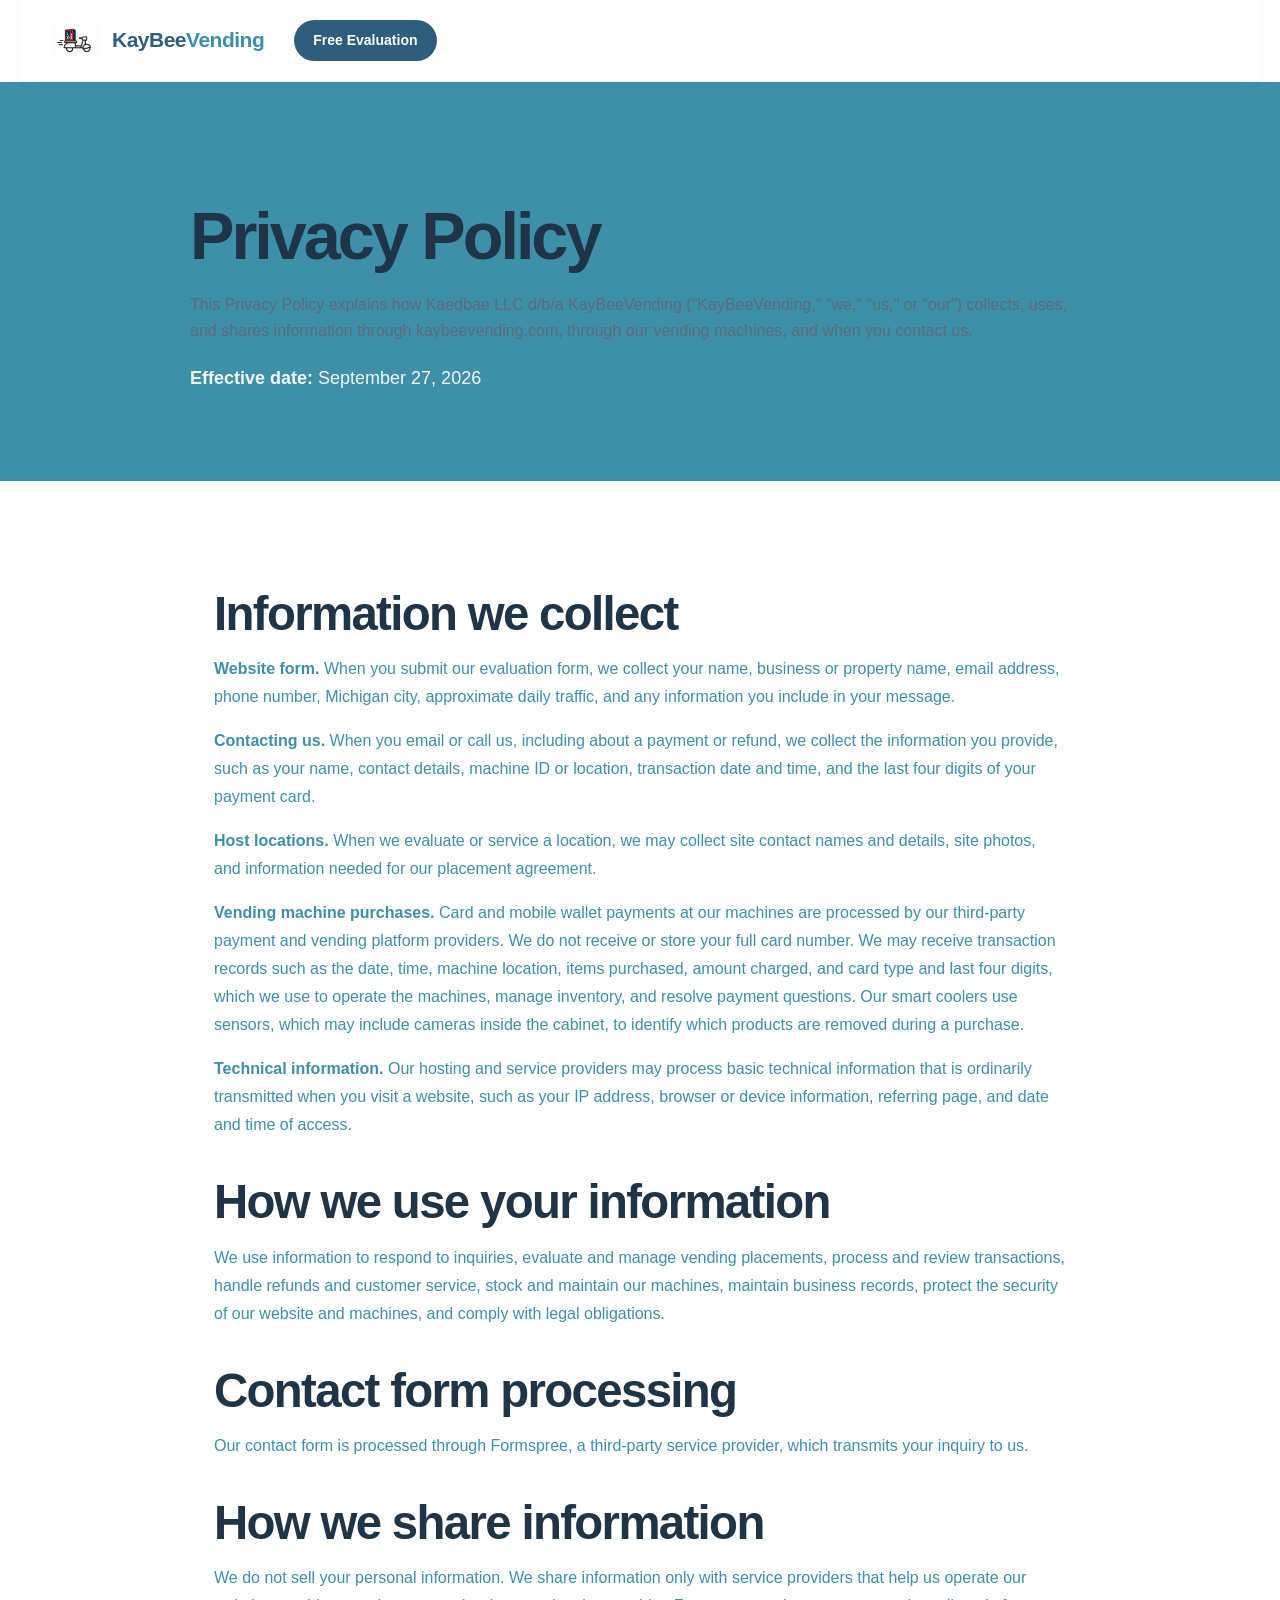
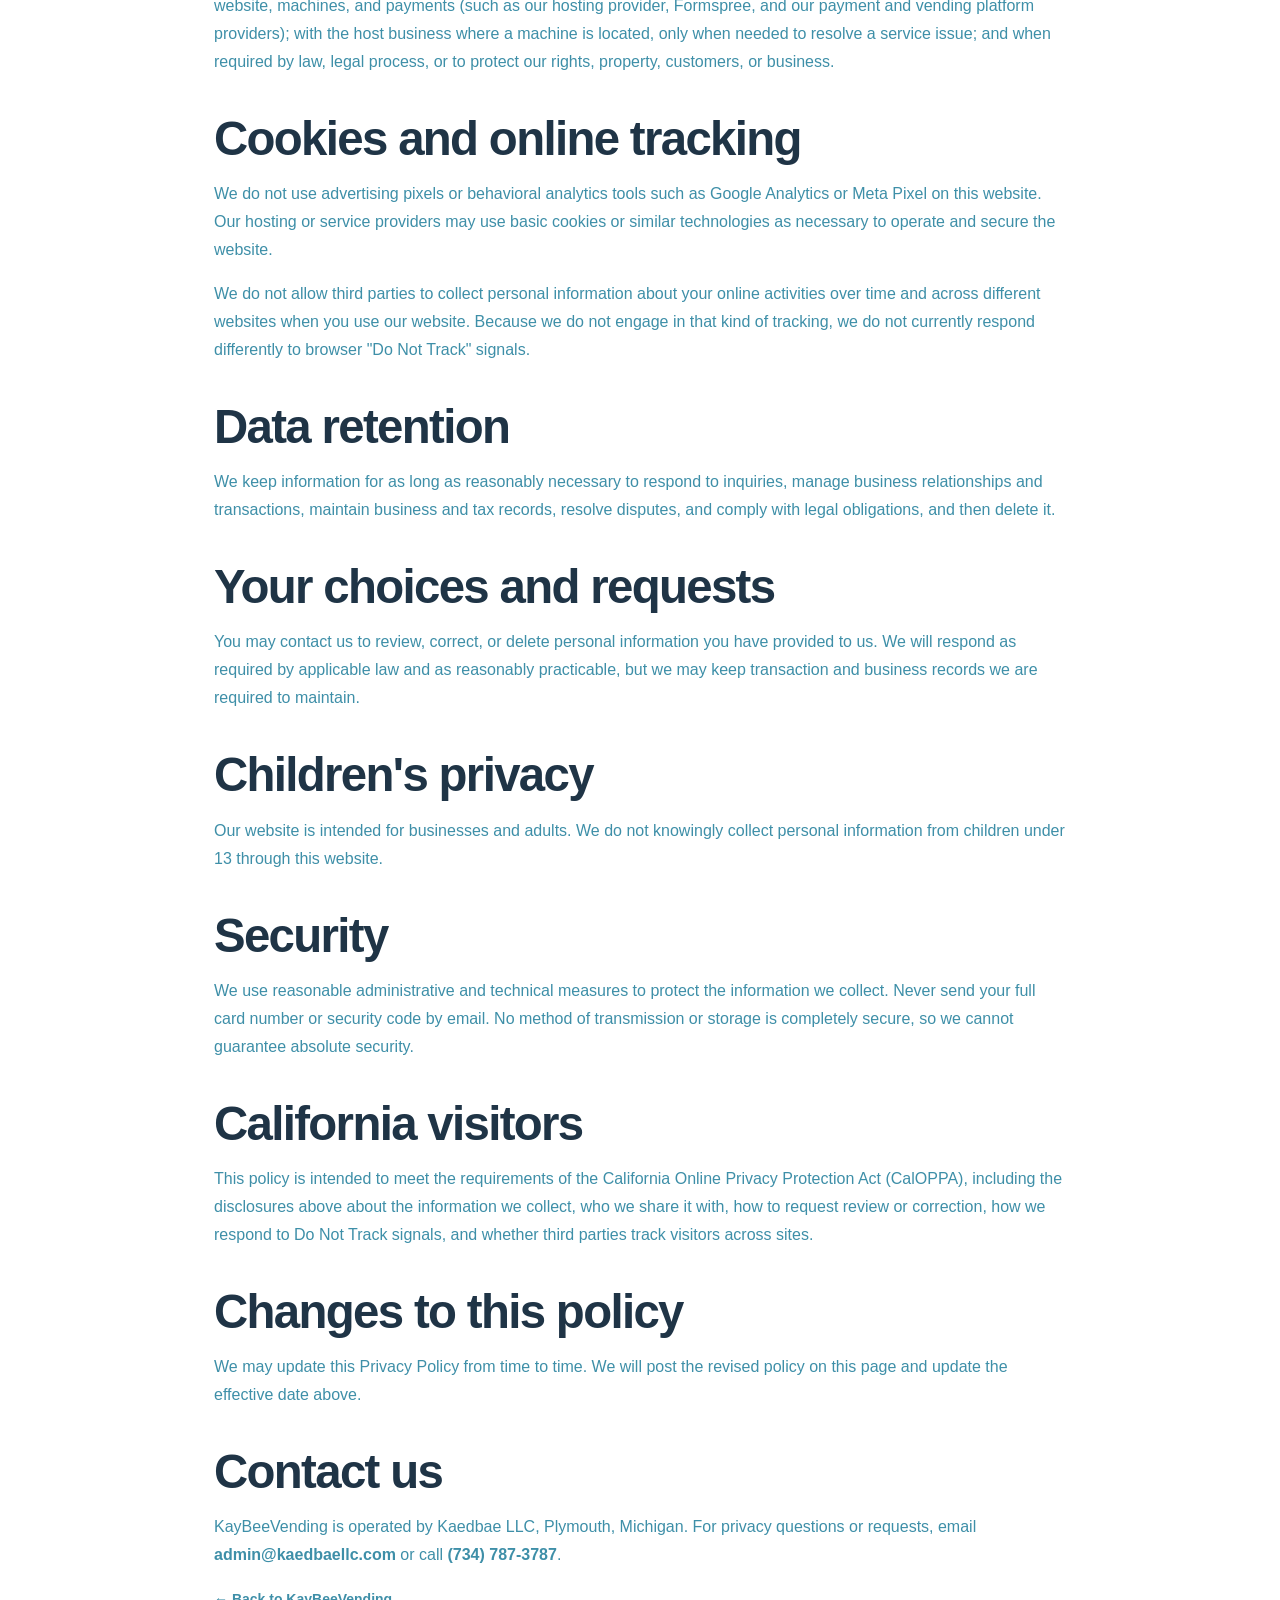
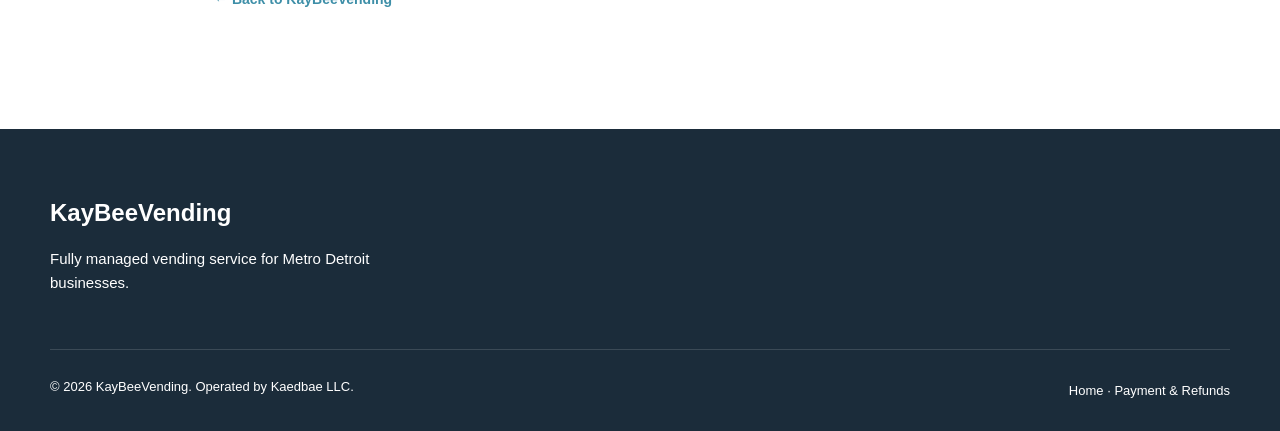
==== commit d708b241: "Standardize privacy page footer" ====
--- a/privacy.html
+++ b/privacy.html
@@ -70,8 +70,8 @@
   </section>
 </main>
 <footer class="site-footer">
-  <div class="footer-brand"><strong>KayBeeVending</strong><span>Smart Vending Solutions in Michigan</span></div>
-  <div class="footer-bottom"><span>© <span id="year"></span> KayBeeVending</span><span><a href="index.html">Home</a> · <a href="refunds.html">Payment &amp; Refunds</a></span></div>
+  <div class="footer-brand"><strong>KayBeeVending</strong><span>Fully managed vending service for Metro Detroit businesses.</span></div>
+  <div class="footer-bottom"><span>© 2026 KayBeeVending. Operated by Kaedbae LLC.</span><span><a href="index.html">Home</a> · <a href="refunds.html">Payment &amp; Refunds</a></span></div>
 </footer>
 <script src="script.js"></script>
 </body>
--- a/styles.css
+++ b/styles.css
@@ -2811,23 +2811,6 @@
   margin:0 auto!important;
 }
 .combined-why .why-grid{margin-bottom:28px!important}
-.combined-spaces{
-  border-top:1px solid var(--line)!important;
-  padding-top:22px!important;
-  text-align:center!important;
-}
-.combined-spaces>span{
-  display:block!important;
-  margin-bottom:14px!important;
-  color:var(--blue)!important;
-  font-size:12px!important;
-  font-weight:850!important;
-  letter-spacing:1.6px!important;
-}
-.combined-spaces .chips{
-  justify-content:center!important;
-  gap:9px!important;
-}
 @media(max-width:560px){
   .combined-why{
     padding-top:42px!important;
@@ -2835,7 +2818,6 @@
   }
   .combined-why .why-heading{margin-bottom:22px!important}
   .combined-why .why-heading>h2{margin-bottom:22px!important}
-  .combined-spaces{padding-top:18px!important}
 }
 
 
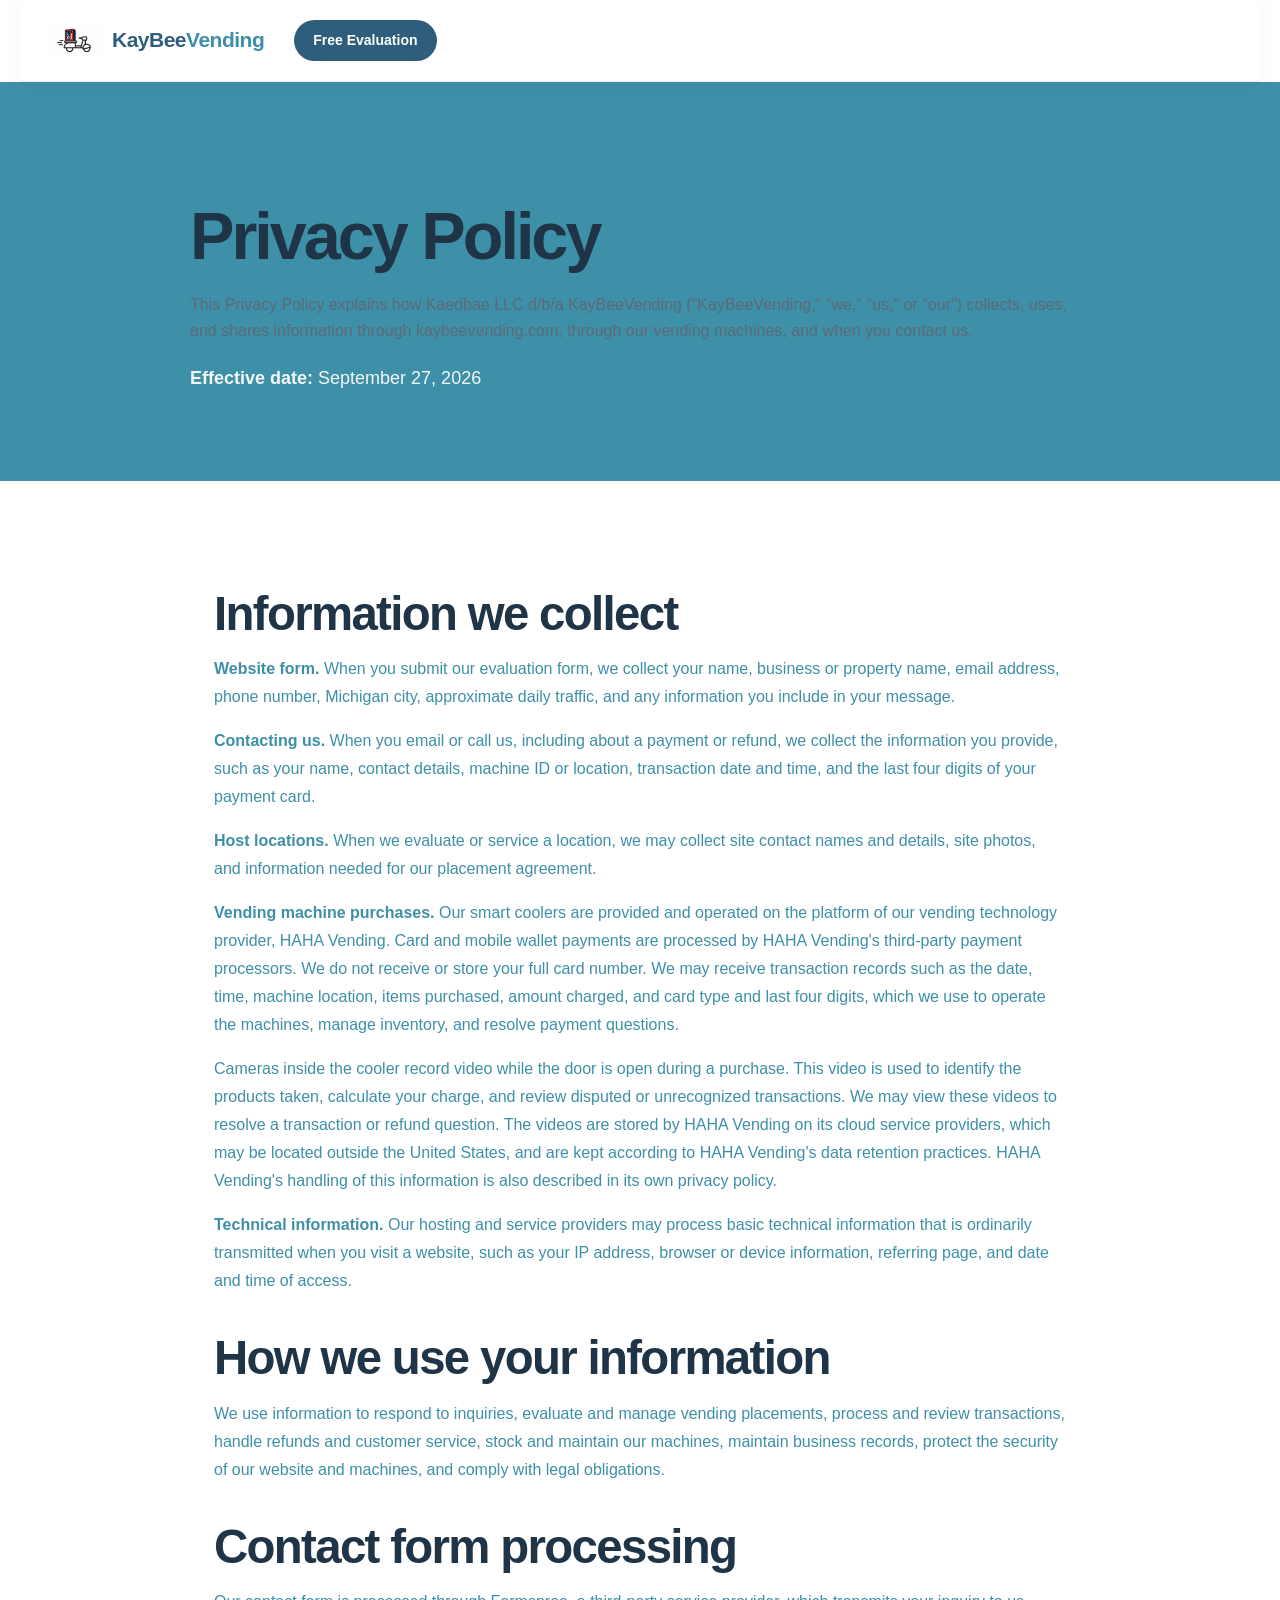
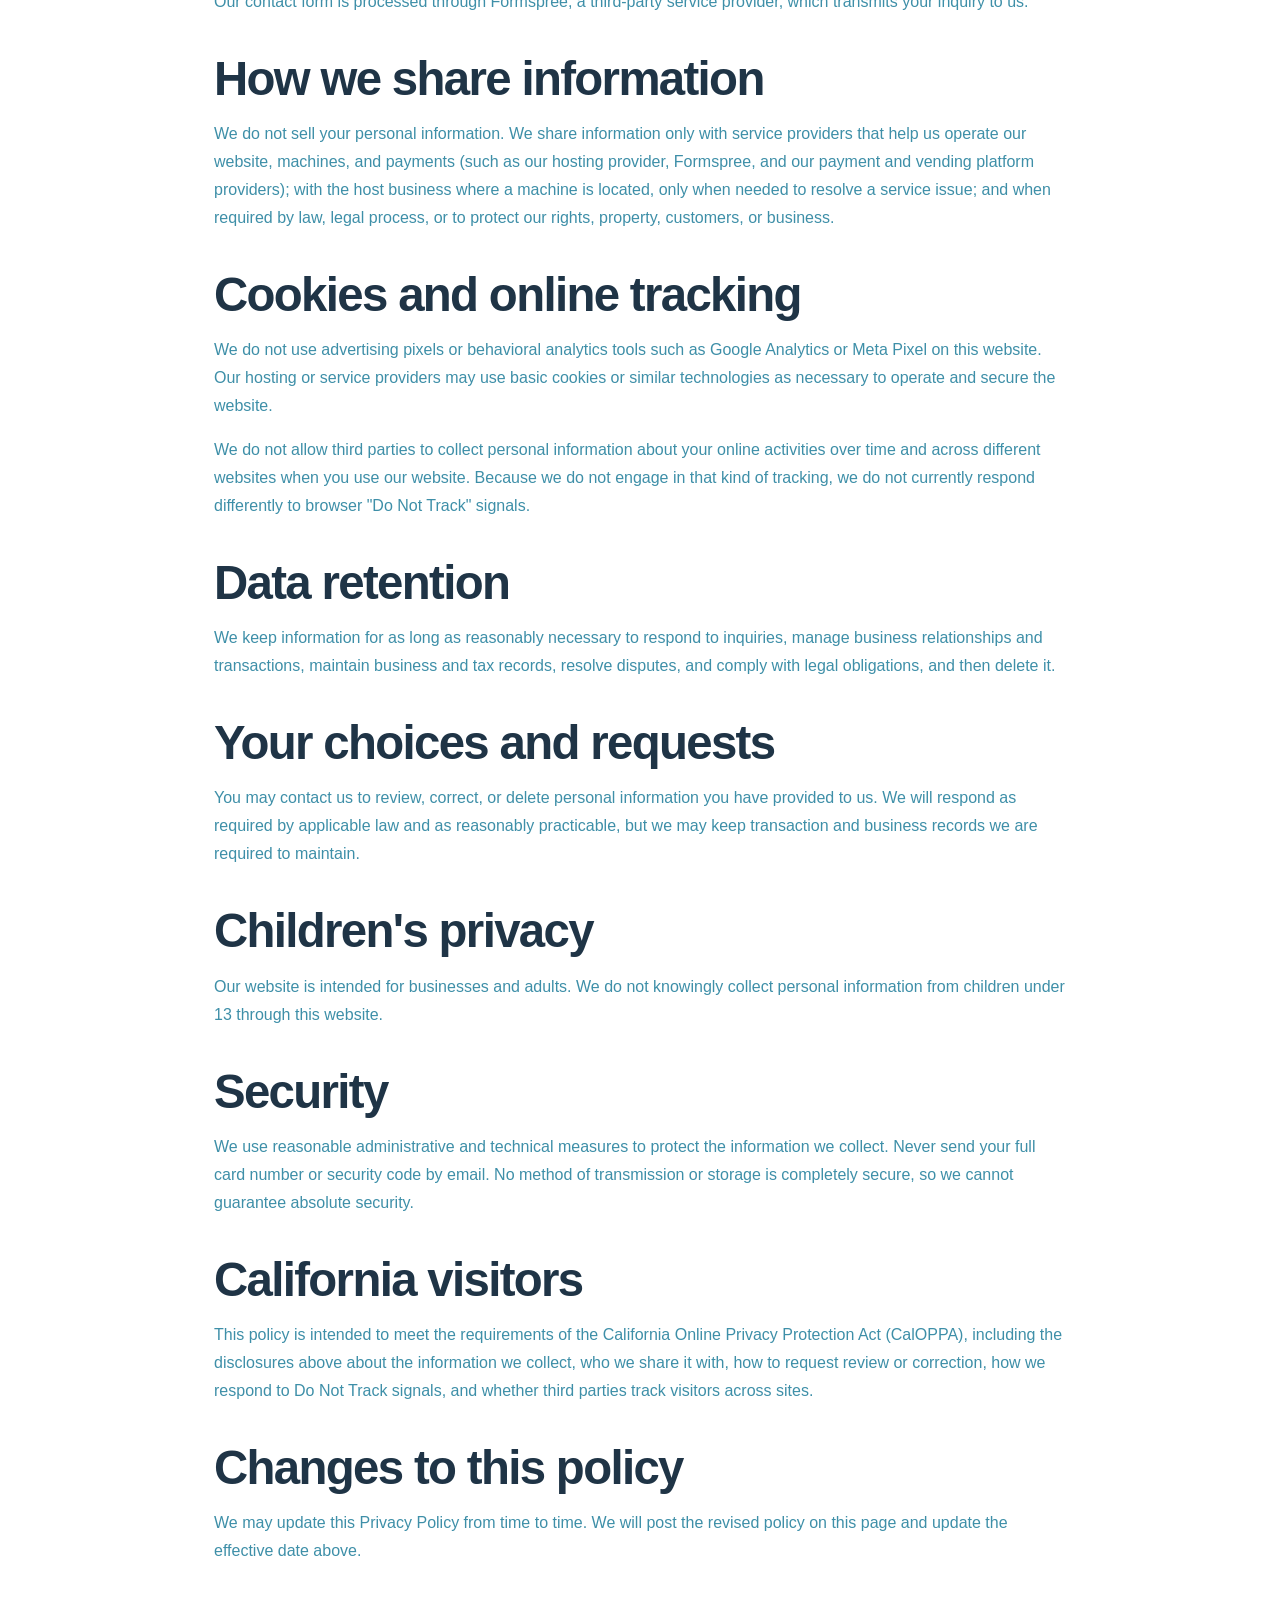
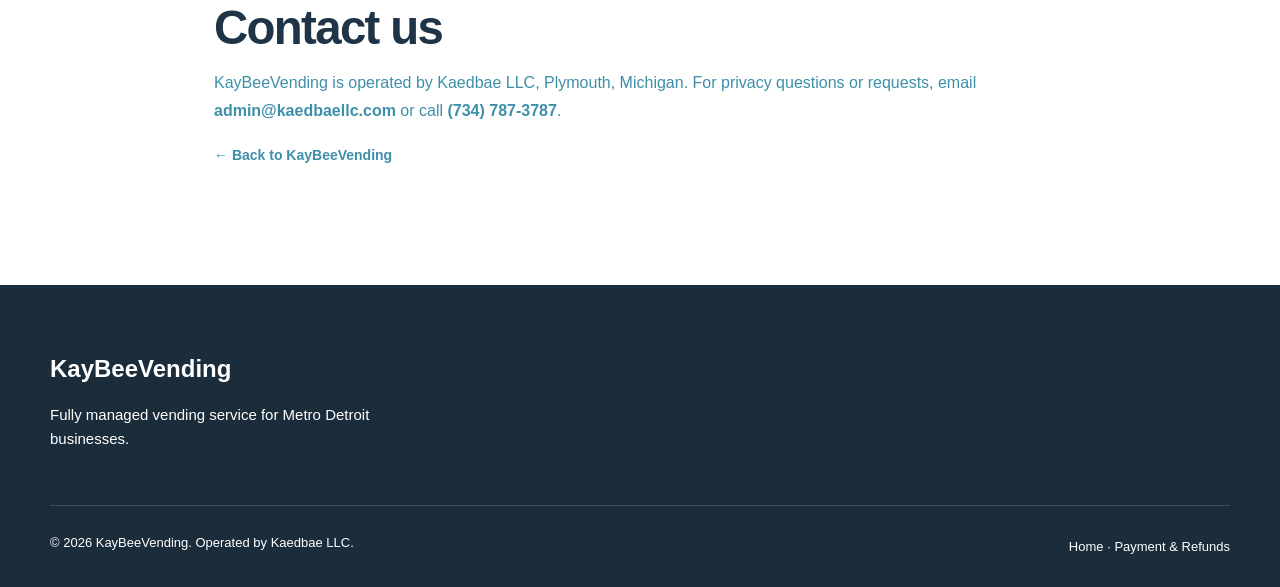
==== commit 661879f5: "Update vending purchase privacy disclosure" ====
--- a/privacy.html
+++ b/privacy.html
@@ -29,7 +29,8 @@
     <p><strong>Website form.</strong> When you submit our evaluation form, we collect your name, business or property name, email address, phone number, Michigan city, approximate daily traffic, and any information you include in your message.</p>
     <p><strong>Contacting us.</strong> When you email or call us, including about a payment or refund, we collect the information you provide, such as your name, contact details, machine ID or location, transaction date and time, and the last four digits of your payment card.</p>
     <p><strong>Host locations.</strong> When we evaluate or service a location, we may collect site contact names and details, site photos, and information needed for our placement agreement.</p>
-    <p><strong>Vending machine purchases.</strong> Card and mobile wallet payments at our machines are processed by our third-party payment and vending platform providers. We do not receive or store your full card number. We may receive transaction records such as the date, time, machine location, items purchased, amount charged, and card type and last four digits, which we use to operate the machines, manage inventory, and resolve payment questions. Our smart coolers use sensors, which may include cameras inside the cabinet, to identify which products are removed during a purchase.</p>
+    <p><strong>Vending machine purchases.</strong> Our smart coolers are provided and operated on the platform of our vending technology provider, HAHA Vending. Card and mobile wallet payments are processed by HAHA Vending's third-party payment processors. We do not receive or store your full card number. We may receive transaction records such as the date, time, machine location, items purchased, amount charged, and card type and last four digits, which we use to operate the machines, manage inventory, and resolve payment questions.</p>
+    <p>Cameras inside the cooler record video while the door is open during a purchase. This video is used to identify the products taken, calculate your charge, and review disputed or unrecognized transactions. We may view these videos to resolve a transaction or refund question. The videos are stored by HAHA Vending on its cloud service providers, which may be located outside the United States, and are kept according to HAHA Vending's data retention practices. HAHA Vending's handling of this information is also described in its own privacy policy.</p>
     <p><strong>Technical information.</strong> Our hosting and service providers may process basic technical information that is ordinarily transmitted when you visit a website, such as your IP address, browser or device information, referring page, and date and time of access.</p>
 
     <h2>How we use your information</h2>
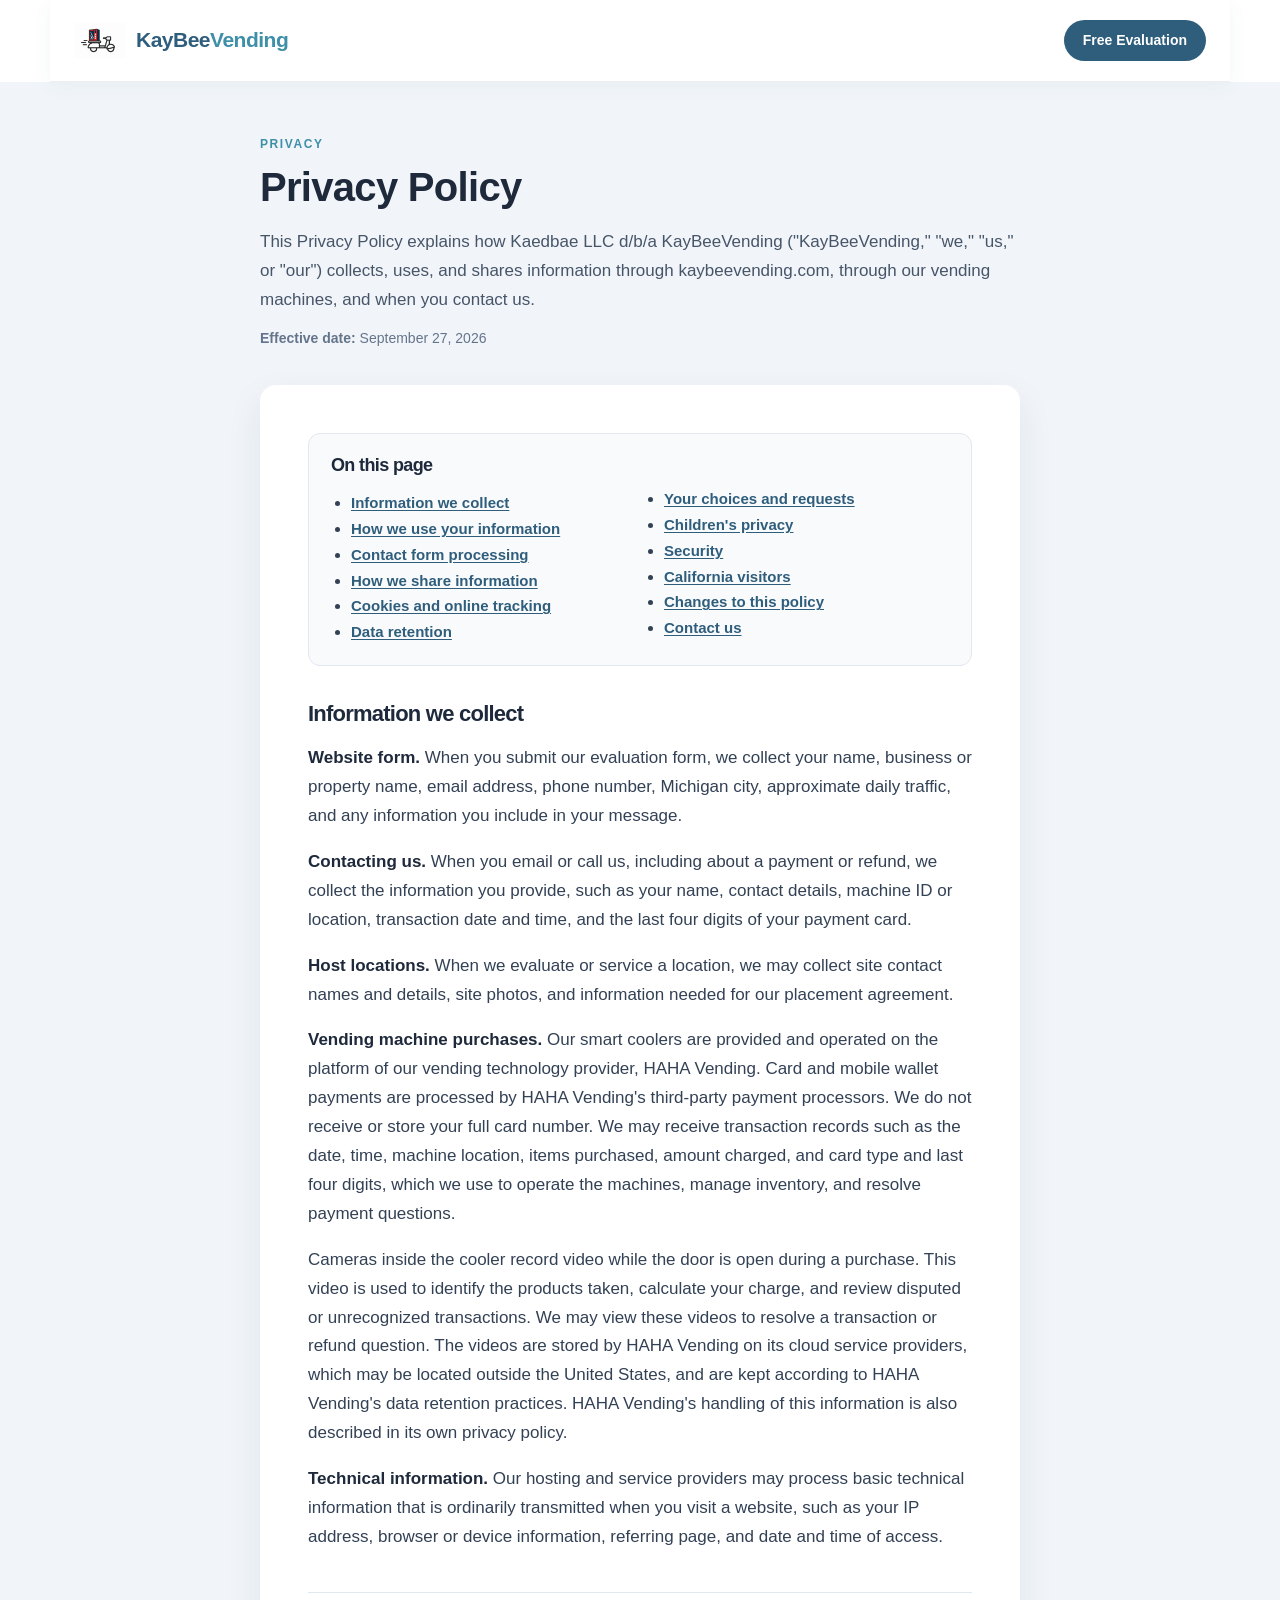
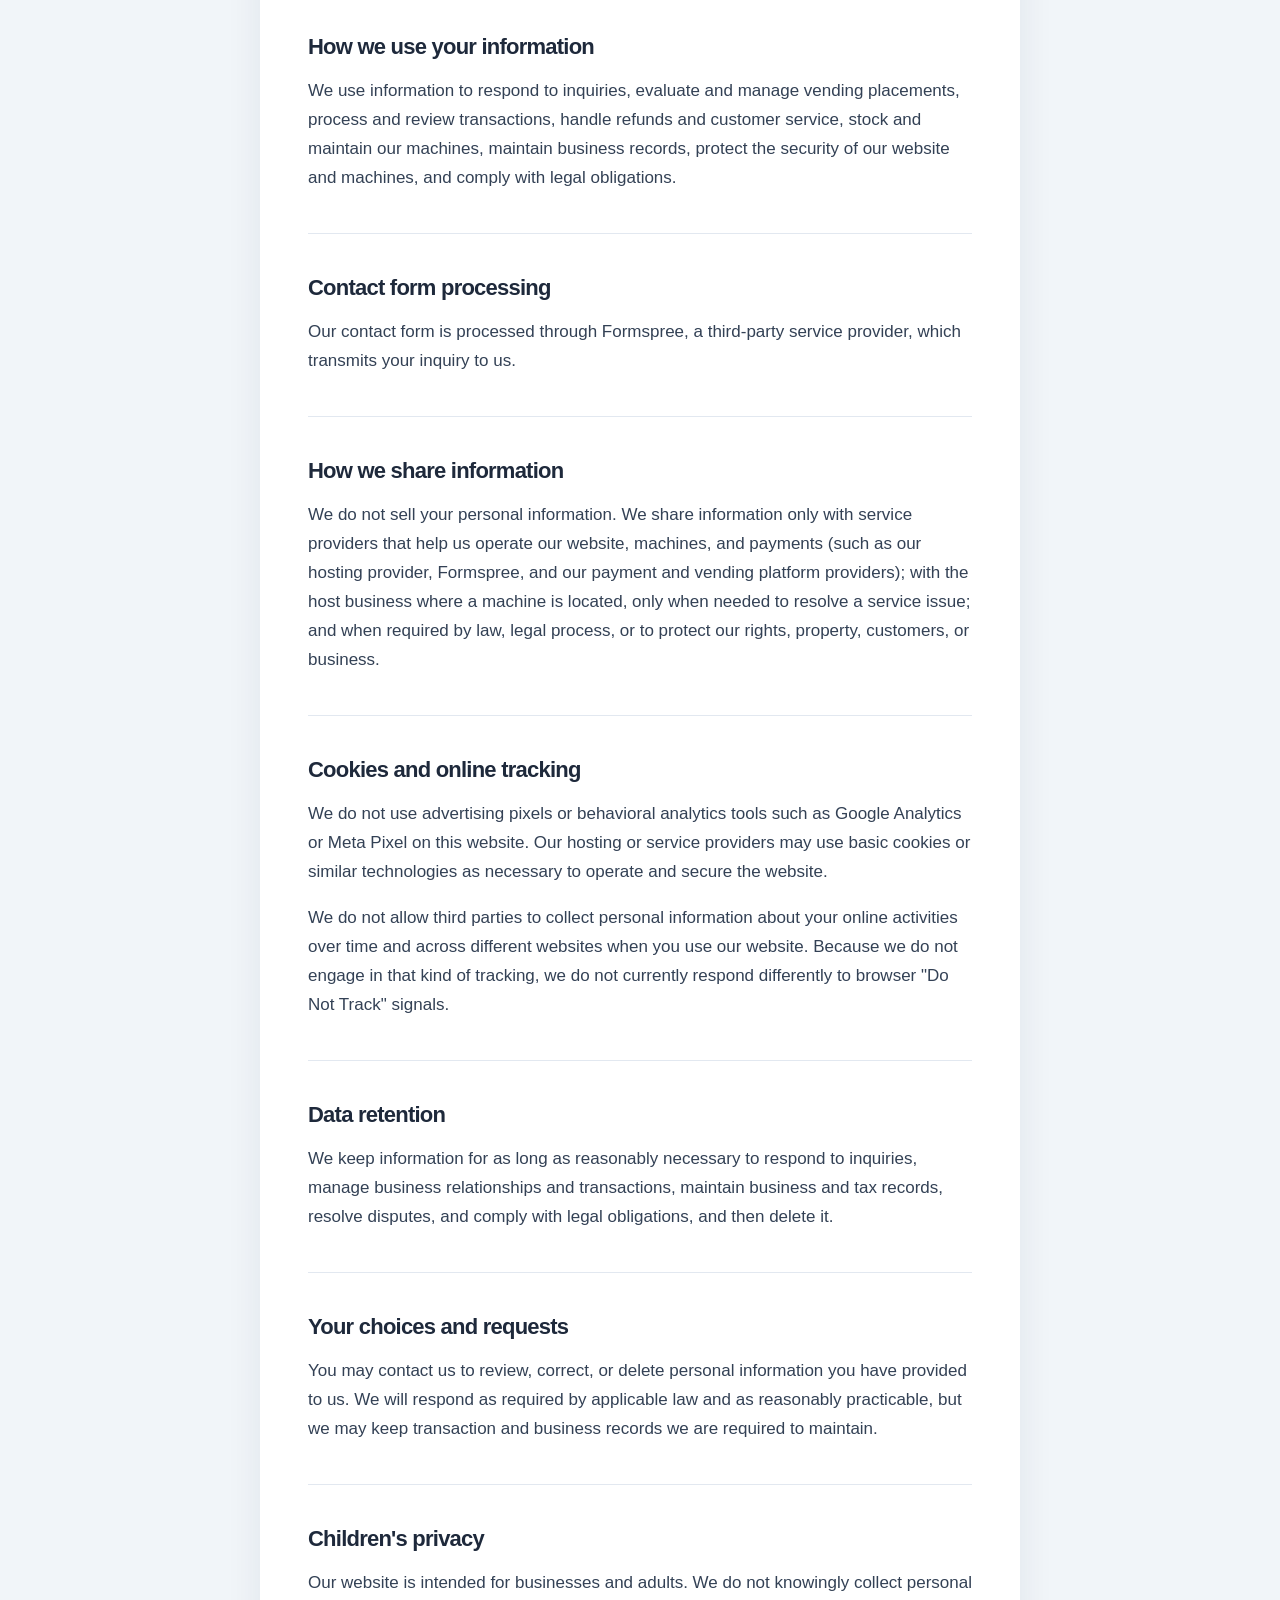
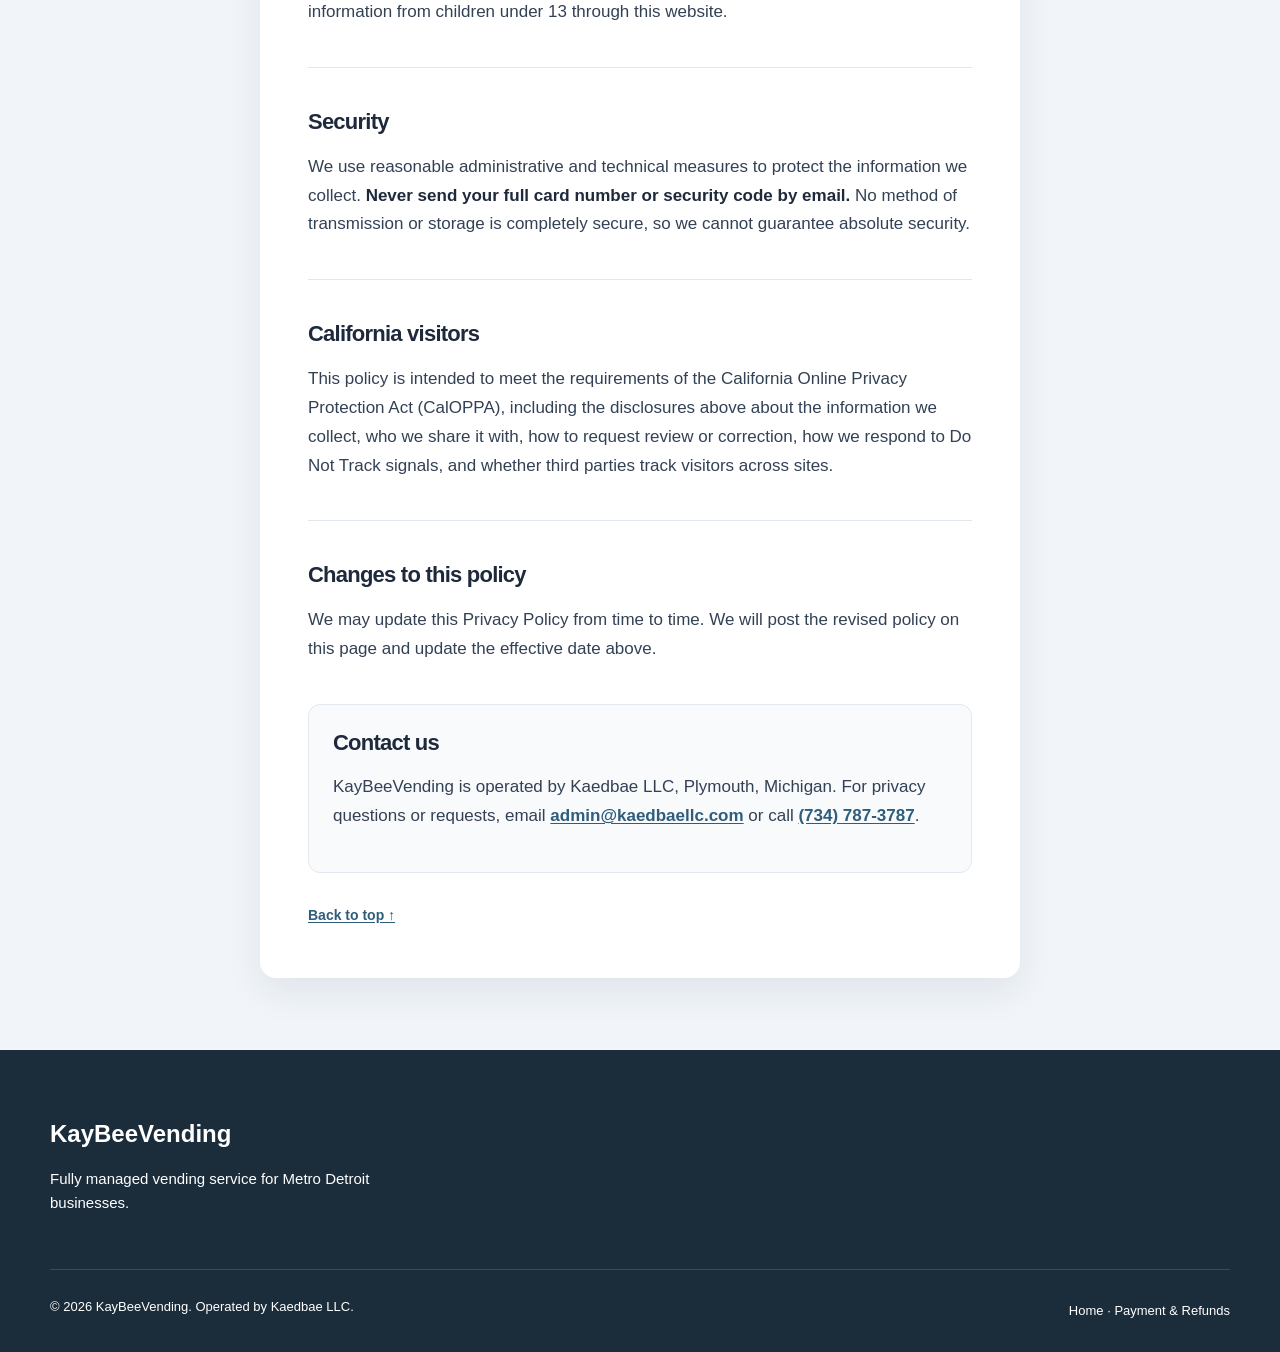
==== commit a404ea75: "Redesign privacy policy layout" ====
--- a/privacy.html
+++ b/privacy.html
@@ -10,6 +10,161 @@
 <link rel="preconnect" href="https://fonts.gstatic.com" crossorigin>
 <link href="https://fonts.googleapis.com/css2?family=Nunito:wght@400;600;700;800;900&display=swap" rel="stylesheet">
 <link rel="stylesheet" href="styles.css">
+
+<style id="kb-policy-layout">
+  html{scroll-behavior:smooth}
+  body{background:#F1F5F9;color:#334155}
+  body .nav{
+    position:relative!important;
+    z-index:100!important;
+    height:82px!important;
+    min-height:82px!important;
+    max-width:1180px!important;
+    margin:0 auto!important;
+    padding:0 24px!important;
+    display:flex!important;
+    align-items:center!important;
+    justify-content:space-between!important;
+    background:#fff!important;
+  }
+  body .nav .btn.small{white-space:nowrap}
+  .privacy-page{
+    background:#F1F5F9!important;
+    padding:0 20px 72px!important;
+    margin:0!important;
+  }
+  .privacy-hero{
+    max-width:760px!important;
+    margin:0 auto!important;
+    padding:52px 0 34px!important;
+    background:transparent!important;
+    color:#334155!important;
+  }
+  .privacy-hero .eyebrow{
+    margin:0 0 10px!important;
+    color:#3E8FA8!important;
+    font-size:12px!important;
+    font-weight:800!important;
+    letter-spacing:1.6px!important;
+    text-transform:uppercase!important;
+  }
+  .privacy-hero h1{
+    margin:0 0 18px!important;
+    padding:0!important;
+    color:#1E293B!important;
+    font-size:40px!important;
+    line-height:1.15!important;
+    letter-spacing:-.7px!important;
+  }
+  .privacy-hero p{
+    margin:0 0 12px!important;
+    color:#475569!important;
+    font-size:17px!important;
+    line-height:1.7!important;
+  }
+  .privacy-hero p:last-child{
+    margin-bottom:0!important;
+    color:#64748B!important;
+    font-size:14px!important;
+  }
+  .privacy-content{
+    max-width:760px!important;
+    margin:0 auto!important;
+    padding:48px!important;
+    background:#fff!important;
+    border-radius:16px!important;
+    box-shadow:0 14px 36px rgba(30,41,59,.08)!important;
+    color:#334155!important;
+  }
+  .privacy-content p,
+  .privacy-content li{
+    color:#334155!important;
+    font-size:17px!important;
+    line-height:1.7!important;
+  }
+  .privacy-content a{
+    color:#2F5D7C!important;
+    text-decoration:underline!important;
+    text-underline-offset:2px!important;
+  }
+  .privacy-content strong{
+    color:#1E293B!important;
+    font-size:inherit!important;
+  }
+  .privacy-content h2{
+    scroll-margin-top:110px!important;
+    margin:40px 0 12px!important;
+    padding-top:40px!important;
+    border-top:1px solid #E2E8F0!important;
+    color:#1E293B!important;
+    font-size:22px!important;
+    line-height:1.25!important;
+    font-weight:800!important;
+  }
+  .privacy-content .policy-first-heading{
+    margin-top:0!important;
+    padding-top:0!important;
+    border-top:0!important;
+  }
+  .policy-toc{
+    margin:0 0 34px!important;
+    padding:20px 22px!important;
+    background:#F8FAFC!important;
+    border:1px solid #E2E8F0!important;
+    border-radius:12px!important;
+  }
+  .policy-toc h2{
+    margin:0 0 12px!important;
+    padding:0!important;
+    border:0!important;
+    font-size:18px!important;
+  }
+  .policy-toc ul{
+    margin:0!important;
+    padding-left:20px!important;
+    columns:2;
+    column-gap:28px;
+  }
+  .policy-toc li{
+    margin:4px 0!important;
+    break-inside:avoid;
+    font-size:15px!important;
+    line-height:1.45!important;
+  }
+  .policy-contact{
+    margin-top:40px!important;
+    padding:24px!important;
+    background:#F8FAFC!important;
+    border:1px solid #E2E8F0!important;
+    border-radius:12px!important;
+  }
+  .policy-contact h2{
+    margin:0 0 12px!important;
+    padding:0!important;
+    border:0!important;
+  }
+  .policy-back-top{
+    margin:28px 0 0!important;
+    font-size:14px!important;
+  }
+  @media(max-width:700px){
+    body .nav{
+      height:72px!important;
+      min-height:72px!important;
+      padding:0 18px!important;
+    }
+    .privacy-page{padding:0 14px 48px!important}
+    .privacy-hero{padding:36px 10px 26px!important}
+    .privacy-hero h1{font-size:30px!important}
+    .privacy-hero p{font-size:16px!important}
+    .privacy-content{padding:24px!important;border-radius:16px!important}
+    .privacy-content p,
+    .privacy-content li{font-size:16px!important}
+    .privacy-content h2{font-size:20px!important;margin-top:36px!important;padding-top:36px!important}
+    .policy-toc ul{columns:1}
+  }
+</style>
+
 </head>
 <body>
 <header class="nav" id="top">
@@ -21,11 +176,28 @@
     <p class="eyebrow">PRIVACY</p>
     <h1>Privacy Policy</h1>
     <p>This Privacy Policy explains how Kaedbae LLC d/b/a KayBeeVending ("KayBeeVending," "we," "us," or "our") collects, uses, and shares information through kaybeevending.com, through our vending machines, and when you contact us.</p>
-    <p><strong>Effective date:</strong> September 27, 2026</p>
+    <p class="policy-effective-date"><strong>Effective date:</strong> September 27, 2026</p>
   </section>
 
   <section class="privacy-content">
-    <h2>Information we collect</h2>
+    <nav class="policy-toc" aria-label="On this page">
+      <h2>On this page</h2>
+      <ul>
+        <li><a href="#information-we-collect">Information we collect</a></li>
+        <li><a href="#how-we-use-your-information">How we use your information</a></li>
+        <li><a href="#contact-form-processing">Contact form processing</a></li>
+        <li><a href="#how-we-share-information">How we share information</a></li>
+        <li><a href="#cookies-and-online-tracking">Cookies and online tracking</a></li>
+        <li><a href="#data-retention">Data retention</a></li>
+        <li><a href="#your-choices-and-requests">Your choices and requests</a></li>
+        <li><a href="#childrens-privacy">Children's privacy</a></li>
+        <li><a href="#security">Security</a></li>
+        <li><a href="#california-visitors">California visitors</a></li>
+        <li><a href="#changes-to-this-policy">Changes to this policy</a></li>
+        <li><a href="#contact-us">Contact us</a></li>
+      </ul>
+    </nav>
+    <h2 id="information-we-collect" class="policy-first-heading">Information we collect</h2>
     <p><strong>Website form.</strong> When you submit our evaluation form, we collect your name, business or property name, email address, phone number, Michigan city, approximate daily traffic, and any information you include in your message.</p>
     <p><strong>Contacting us.</strong> When you email or call us, including about a payment or refund, we collect the information you provide, such as your name, contact details, machine ID or location, transaction date and time, and the last four digits of your payment card.</p>
     <p><strong>Host locations.</strong> When we evaluate or service a location, we may collect site contact names and details, site photos, and information needed for our placement agreement.</p>
@@ -33,41 +205,43 @@
     <p>Cameras inside the cooler record video while the door is open during a purchase. This video is used to identify the products taken, calculate your charge, and review disputed or unrecognized transactions. We may view these videos to resolve a transaction or refund question. The videos are stored by HAHA Vending on its cloud service providers, which may be located outside the United States, and are kept according to HAHA Vending's data retention practices. HAHA Vending's handling of this information is also described in its own privacy policy.</p>
     <p><strong>Technical information.</strong> Our hosting and service providers may process basic technical information that is ordinarily transmitted when you visit a website, such as your IP address, browser or device information, referring page, and date and time of access.</p>
 
-    <h2>How we use your information</h2>
+    <h2 id="how-we-use-your-information">How we use your information</h2>
     <p>We use information to respond to inquiries, evaluate and manage vending placements, process and review transactions, handle refunds and customer service, stock and maintain our machines, maintain business records, protect the security of our website and machines, and comply with legal obligations.</p>
 
-    <h2>Contact form processing</h2>
+    <h2 id="contact-form-processing">Contact form processing</h2>
     <p>Our contact form is processed through Formspree, a third-party service provider, which transmits your inquiry to us.</p>
 
-    <h2>How we share information</h2>
+    <h2 id="how-we-share-information">How we share information</h2>
     <p>We do not sell your personal information. We share information only with service providers that help us operate our website, machines, and payments (such as our hosting provider, Formspree, and our payment and vending platform providers); with the host business where a machine is located, only when needed to resolve a service issue; and when required by law, legal process, or to protect our rights, property, customers, or business.</p>
 
-    <h2>Cookies and online tracking</h2>
+    <h2 id="cookies-and-online-tracking">Cookies and online tracking</h2>
     <p>We do not use advertising pixels or behavioral analytics tools such as Google Analytics or Meta Pixel on this website. Our hosting or service providers may use basic cookies or similar technologies as necessary to operate and secure the website.</p>
     <p>We do not allow third parties to collect personal information about your online activities over time and across different websites when you use our website. Because we do not engage in that kind of tracking, we do not currently respond differently to browser "Do Not Track" signals.</p>
 
-    <h2>Data retention</h2>
+    <h2 id="data-retention">Data retention</h2>
     <p>We keep information for as long as reasonably necessary to respond to inquiries, manage business relationships and transactions, maintain business and tax records, resolve disputes, and comply with legal obligations, and then delete it.</p>
 
-    <h2>Your choices and requests</h2>
+    <h2 id="your-choices-and-requests">Your choices and requests</h2>
     <p>You may contact us to review, correct, or delete personal information you have provided to us. We will respond as required by applicable law and as reasonably practicable, but we may keep transaction and business records we are required to maintain.</p>
 
-    <h2>Children's privacy</h2>
+    <h2 id="childrens-privacy">Children's privacy</h2>
     <p>Our website is intended for businesses and adults. We do not knowingly collect personal information from children under 13 through this website.</p>
 
-    <h2>Security</h2>
-    <p>We use reasonable administrative and technical measures to protect the information we collect. Never send your full card number or security code by email. No method of transmission or storage is completely secure, so we cannot guarantee absolute security.</p>
-
-    <h2>California visitors</h2>
+    <h2 id="security">Security</h2>
+    <p>We use reasonable administrative and technical measures to protect the information we collect. <strong>Never send your full card number or security code by email.</strong> No method of transmission or storage is completely secure, so we cannot guarantee absolute security.</p>
+
+    <h2 id="california-visitors">California visitors</h2>
     <p>This policy is intended to meet the requirements of the California Online Privacy Protection Act (CalOPPA), including the disclosures above about the information we collect, who we share it with, how to request review or correction, how we respond to Do Not Track signals, and whether third parties track visitors across sites.</p>
 
-    <h2>Changes to this policy</h2>
+    <h2 id="changes-to-this-policy">Changes to this policy</h2>
     <p>We may update this Privacy Policy from time to time. We will post the revised policy on this page and update the effective date above.</p>
 
-    <h2>Contact us</h2>
-    <p>KayBeeVending is operated by Kaedbae LLC, Plymouth, Michigan. For privacy questions or requests, email <a href="mailto:admin@kaedbaellc.com">admin@kaedbaellc.com</a> or call <a href="tel:+17347873787">(734) 787-3787</a>.</p>
-
-    <p><a class="text-link" href="index.html">← Back to KayBeeVending</a></p>
+    <div class="policy-contact">
+      <h2 id="contact-us">Contact us</h2>
+      <p>KayBeeVending is operated by Kaedbae LLC, Plymouth, Michigan. For privacy questions or requests, email <a href="mailto:admin@kaedbaellc.com">admin@kaedbaellc.com</a> or call <a href="tel:+17347873787">(734) 787-3787</a>.</p>
+    </div>
+
+    <p class="policy-back-top"><a class="text-link" href="#top">Back to top ↑</a></p>
   </section>
 </main>
 <footer class="site-footer">
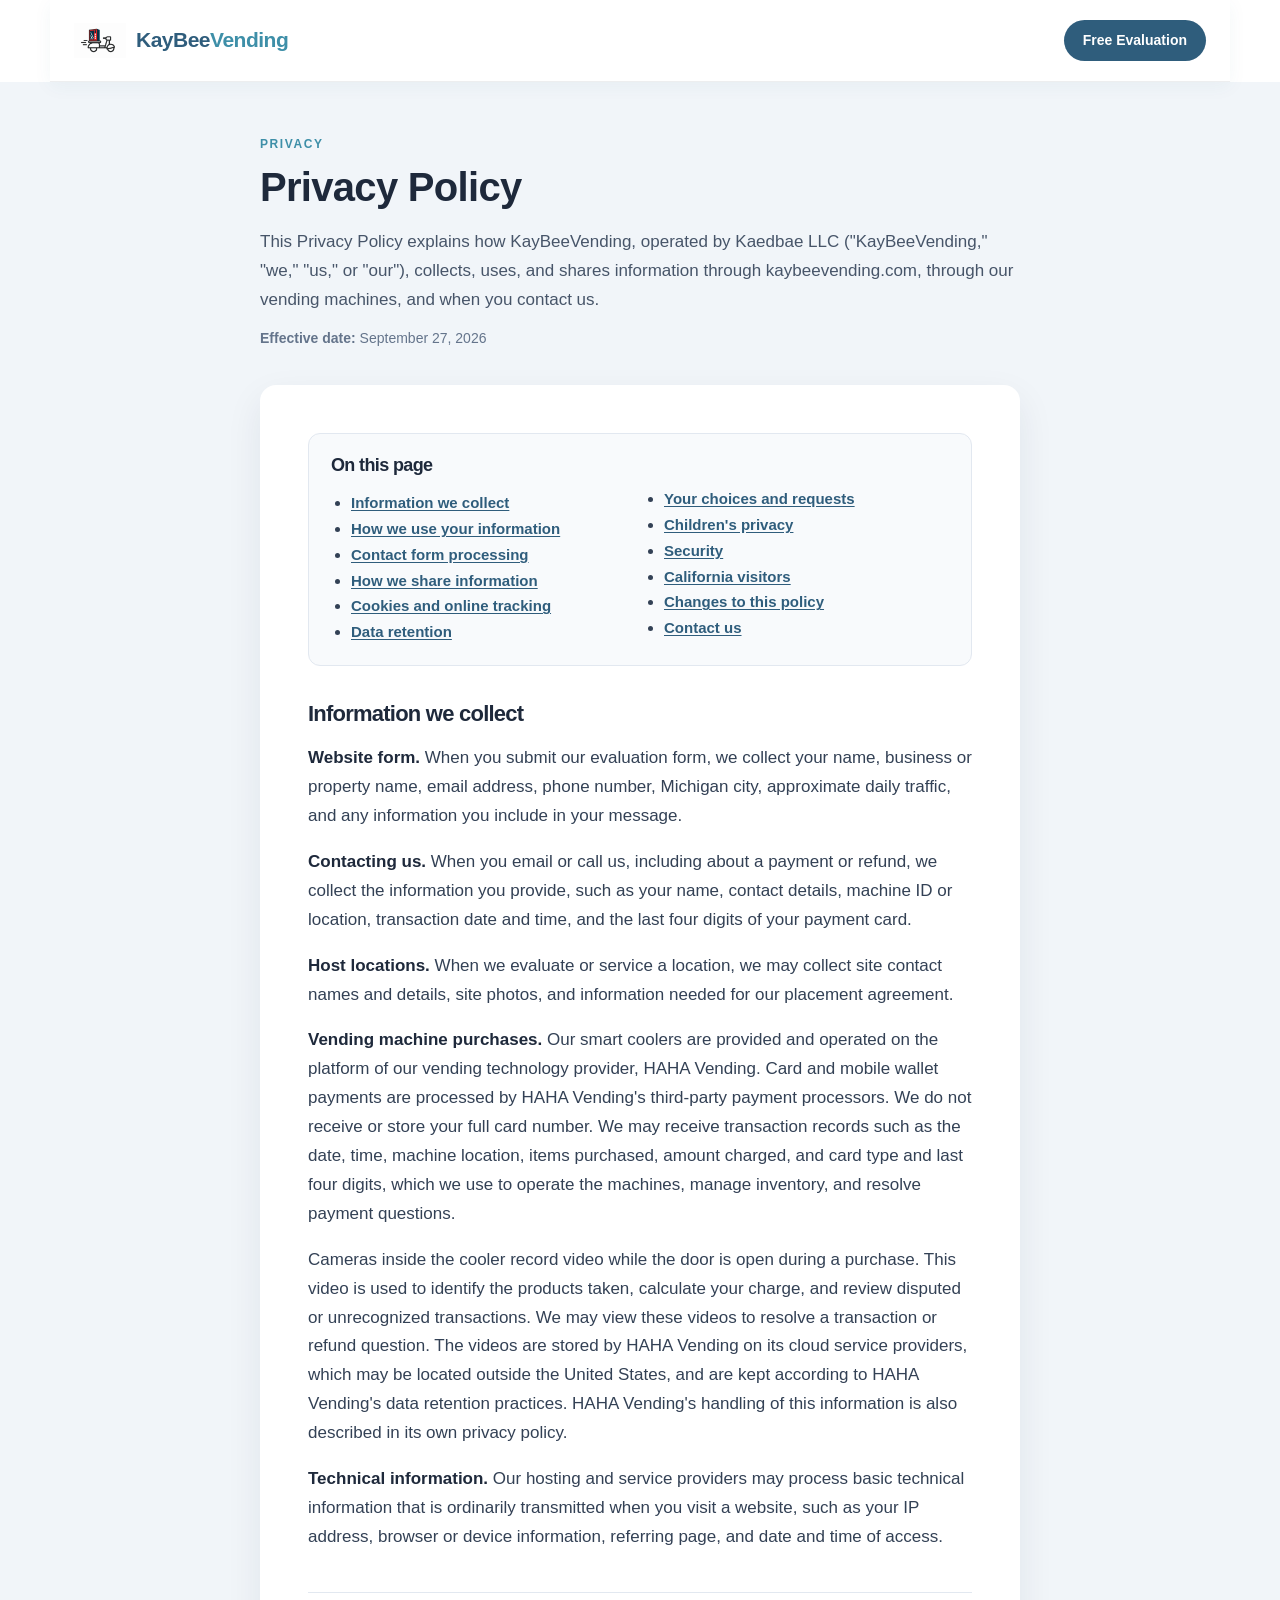
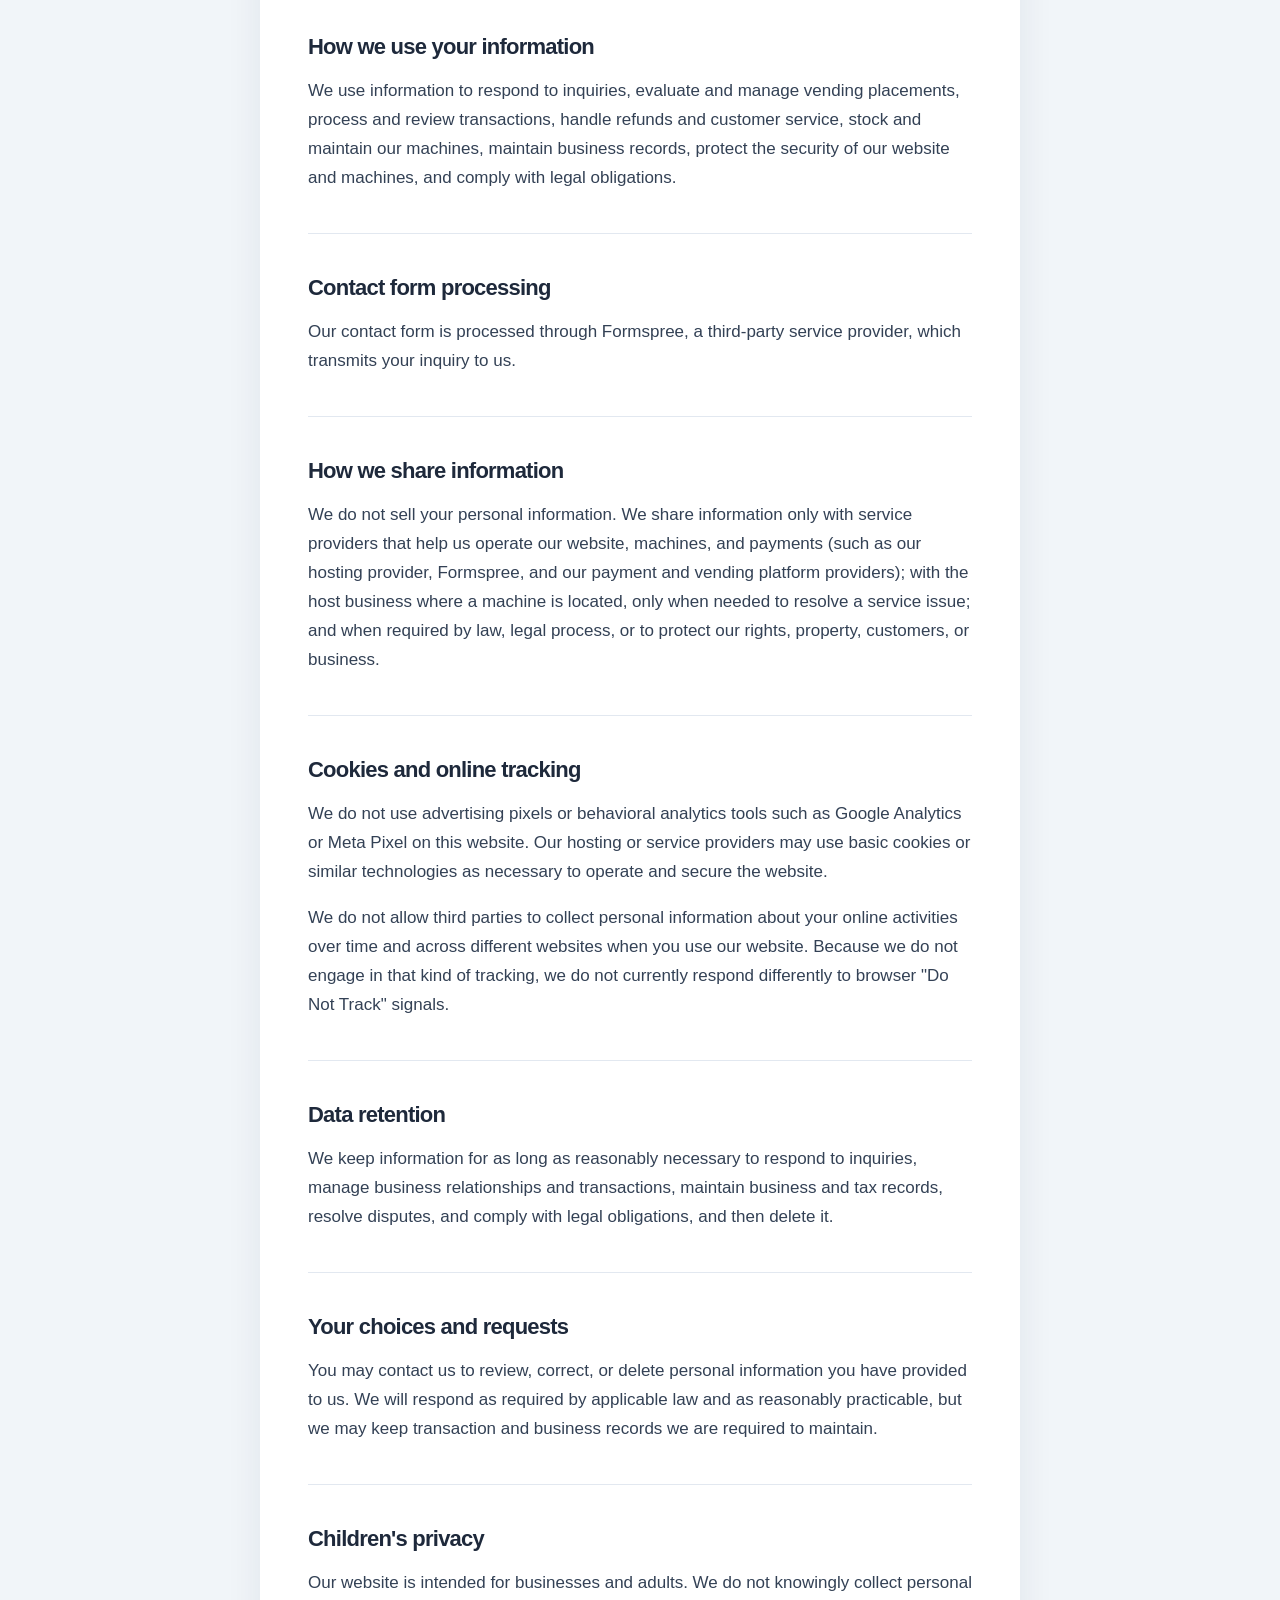
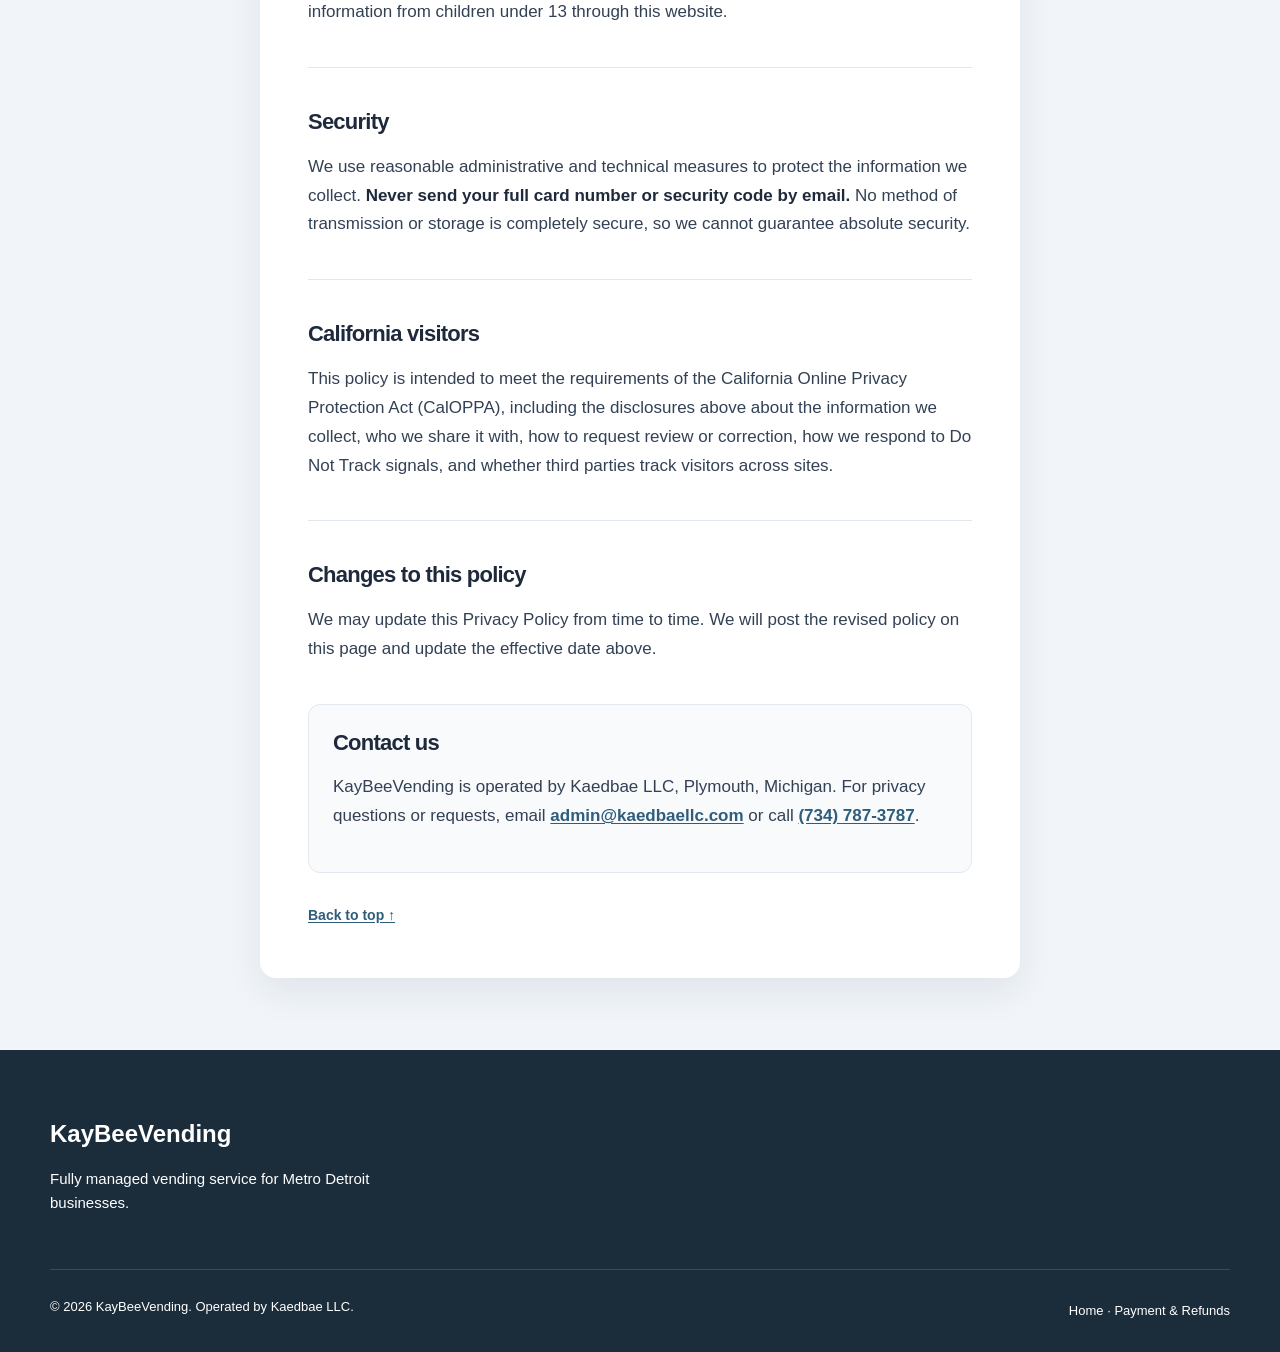
==== commit 7724c797: "Update privacy policy opening sentence" ====
--- a/privacy.html
+++ b/privacy.html
@@ -175,7 +175,7 @@
   <section class="privacy-hero">
     <p class="eyebrow">PRIVACY</p>
     <h1>Privacy Policy</h1>
-    <p>This Privacy Policy explains how Kaedbae LLC d/b/a KayBeeVending ("KayBeeVending," "we," "us," or "our") collects, uses, and shares information through kaybeevending.com, through our vending machines, and when you contact us.</p>
+    <p>This Privacy Policy explains how KayBeeVending, operated by Kaedbae LLC ("KayBeeVending," "we," "us," or "our"), collects, uses, and shares information through kaybeevending.com, through our vending machines, and when you contact us.</p>
     <p class="policy-effective-date"><strong>Effective date:</strong> September 27, 2026</p>
   </section>
 
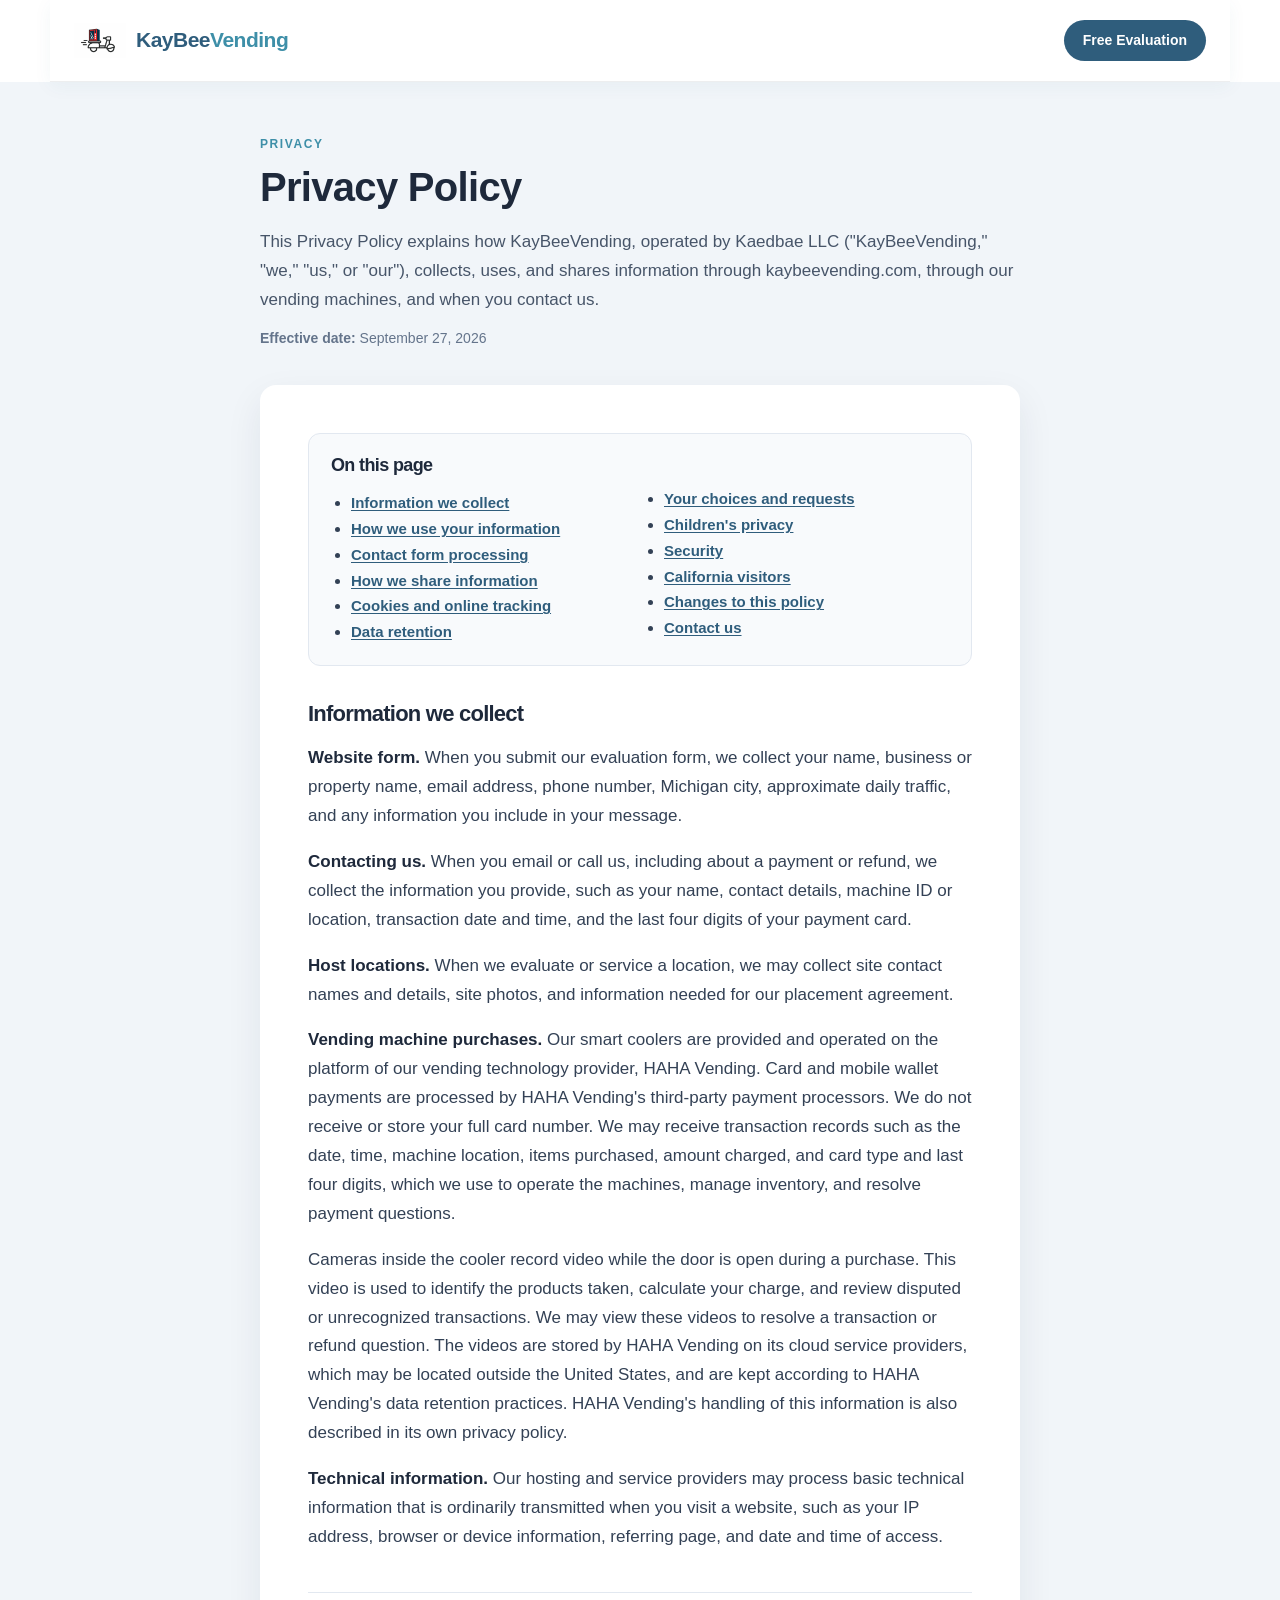
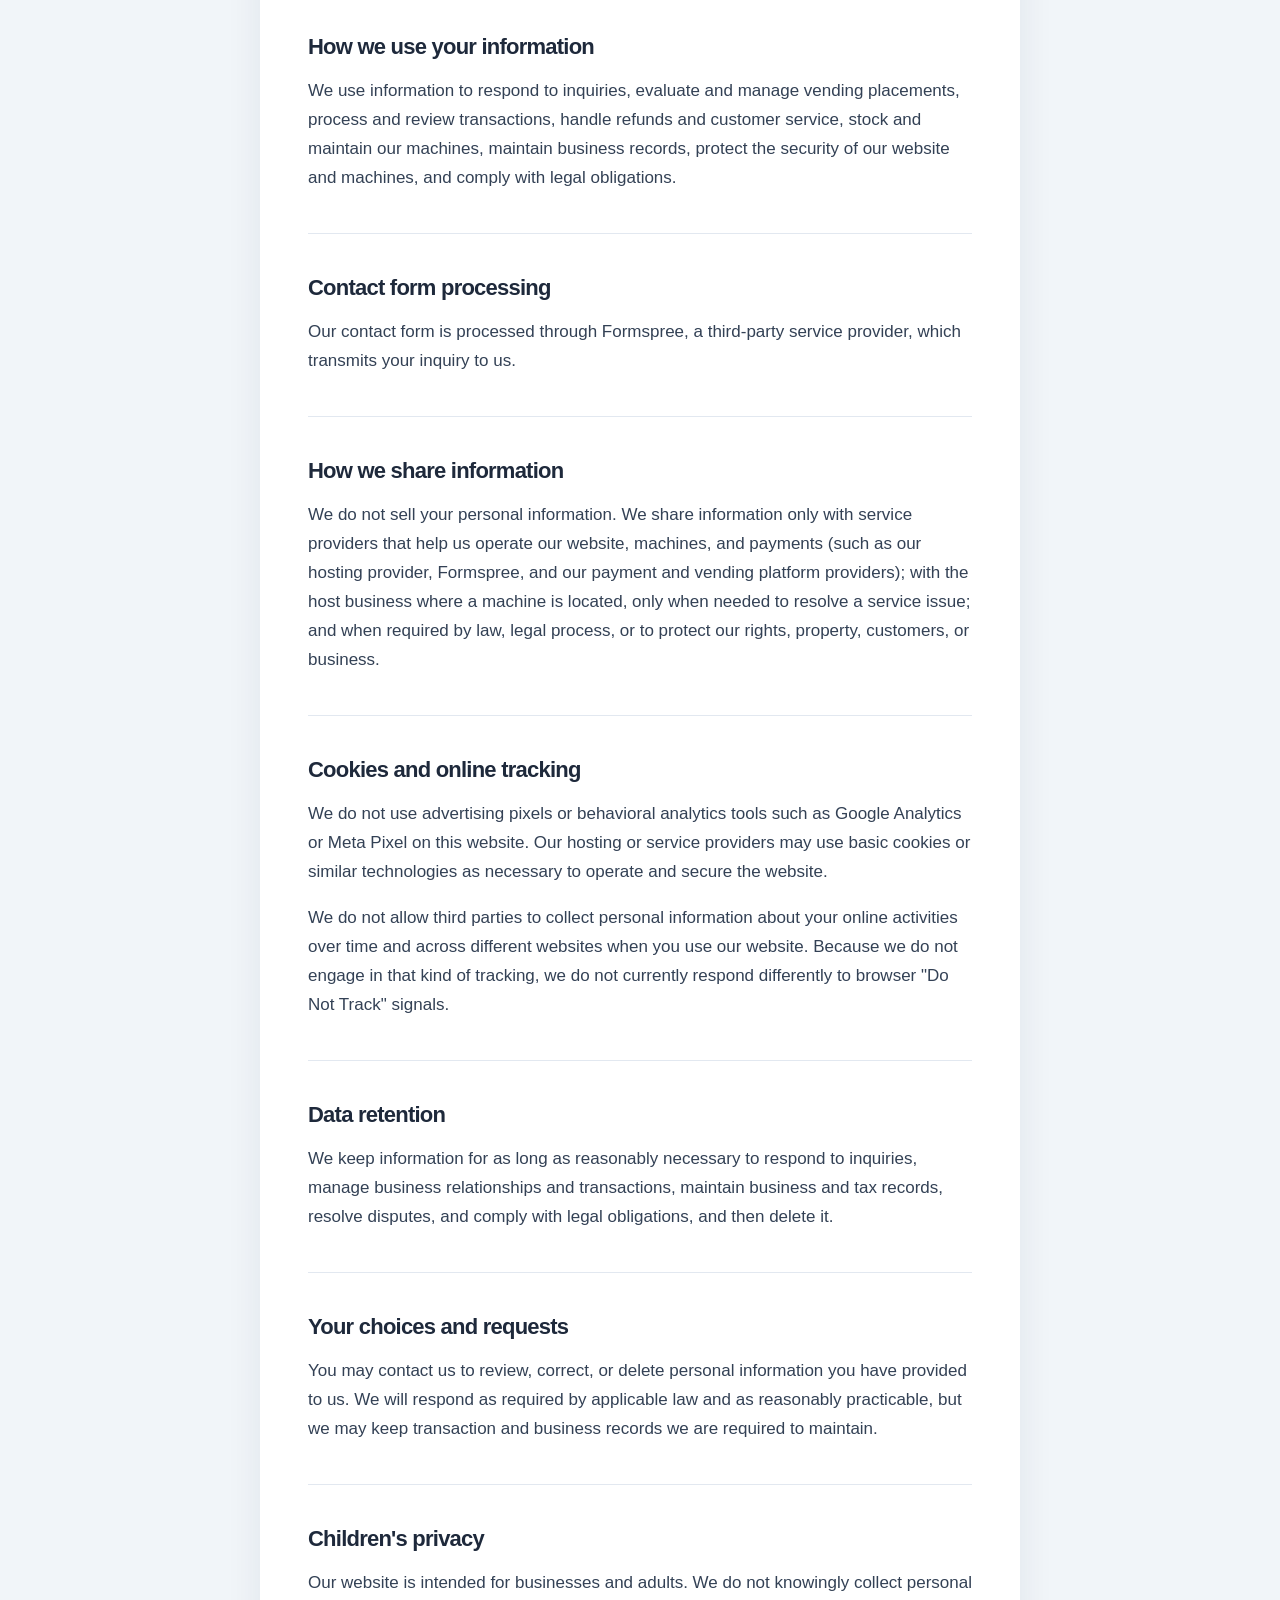
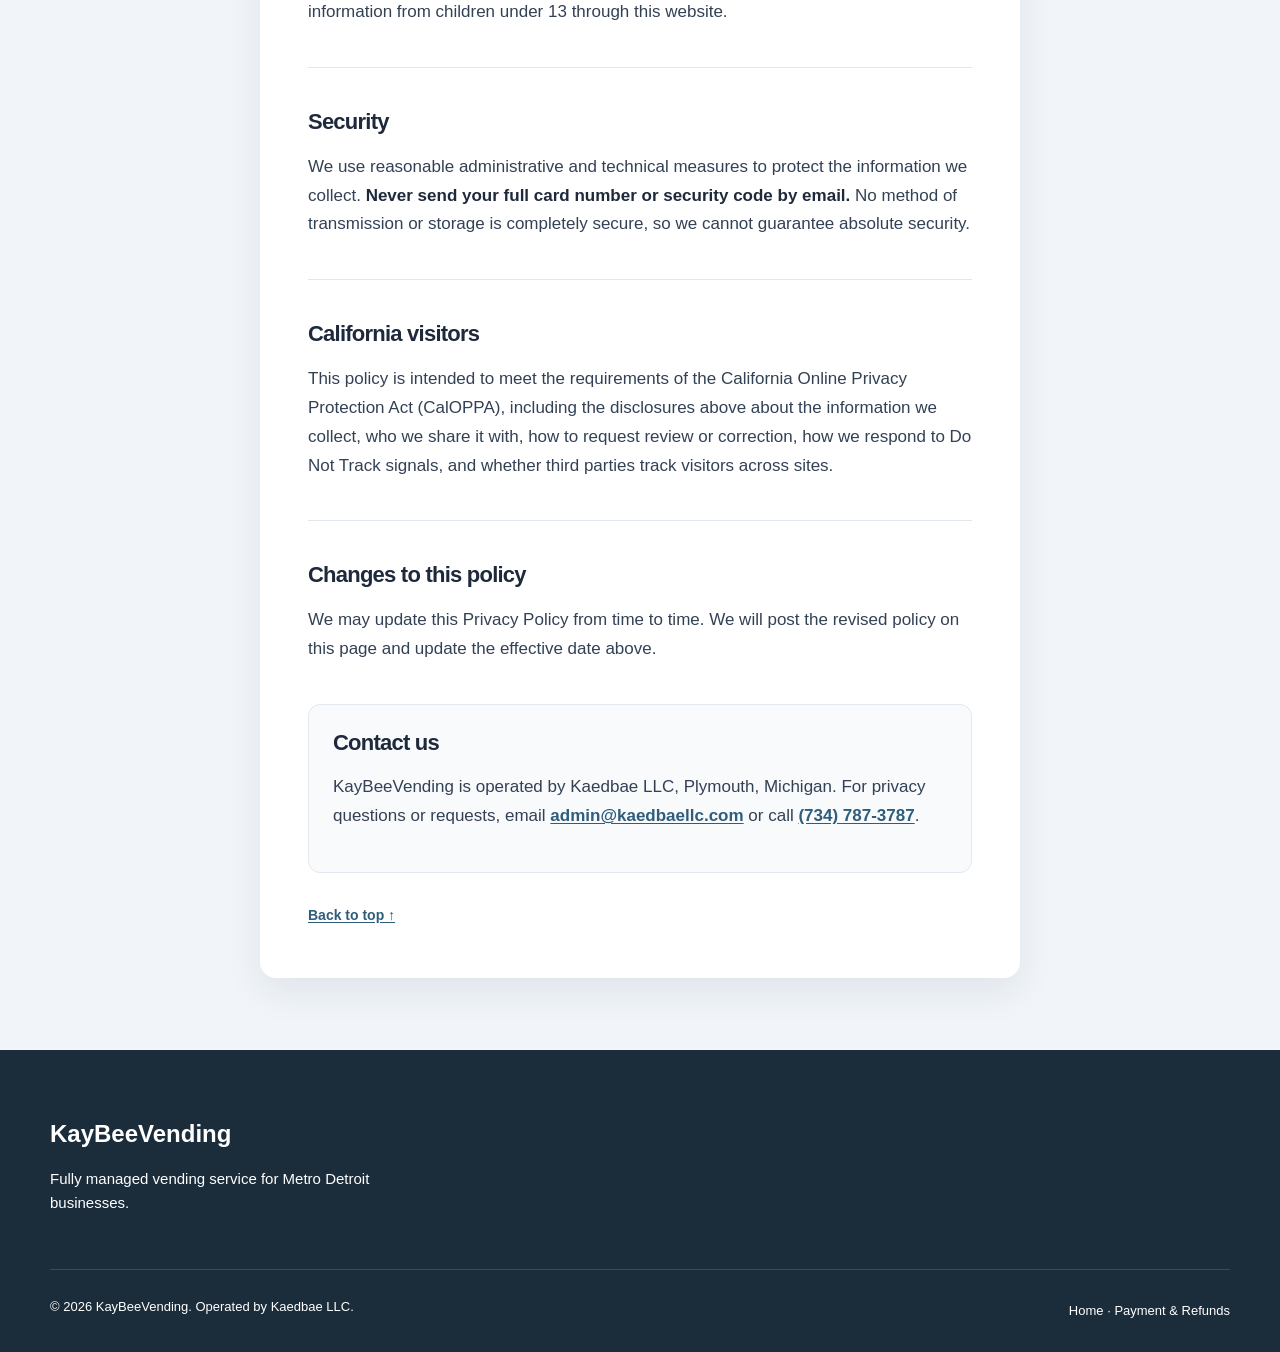
==== commit 398ad977: "Optimize privacy page logo image" ====
--- a/privacy.html
+++ b/privacy.html
@@ -5,6 +5,7 @@
 <meta name="viewport" content="width=device-width,initial-scale=1">
 <title>Privacy Policy | KayBeeVending</title>
 <meta name="description" content="KayBeeVending privacy policy.">
+<link rel="canonical" href="https://kaybeevending.com/privacy.html">
 <link rel="icon" type="image/png" href="assets/favicon.png">
 <link rel="preconnect" href="https://fonts.googleapis.com">
 <link rel="preconnect" href="https://fonts.gstatic.com" crossorigin>
@@ -168,7 +169,7 @@
 </head>
 <body>
 <header class="nav" id="top">
-<a class="brand" href="index.html" aria-label="KayBeeVending home"><img class="brand-logo" src="assets/kaybeevending-logo.png" alt=""><span>KayBee<span class="accent">Vending</span></span></a>
+<a class="brand" href="index.html" aria-label="KayBeeVending home"><img class="brand-logo" src="assets/kaybeevending-logo.webp" alt="KayBeeVending logo" width="1536" height="1024" loading="lazy"><span>KayBee<span class="accent">Vending</span></span></a>
 <a class="btn small" href="index.html#contact">Free Evaluation</a>
 </header>
 <main class="privacy-page">
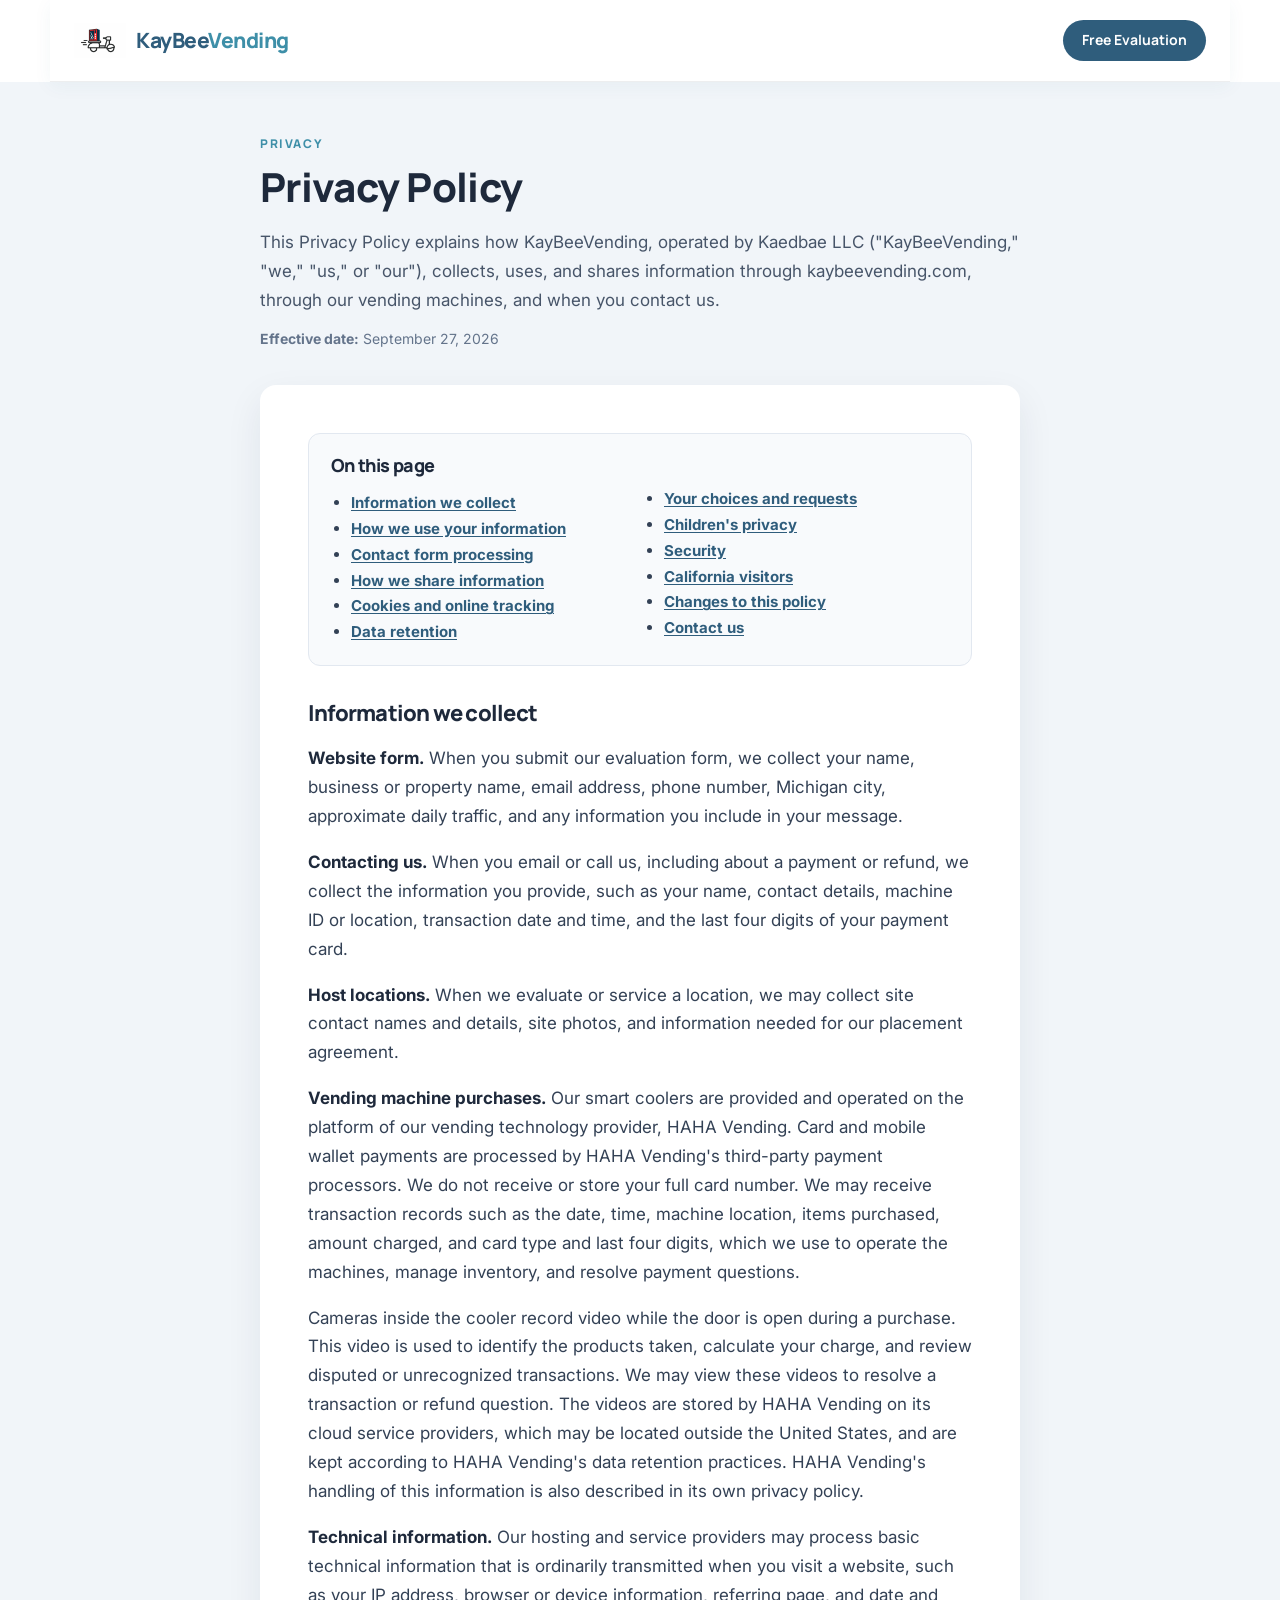
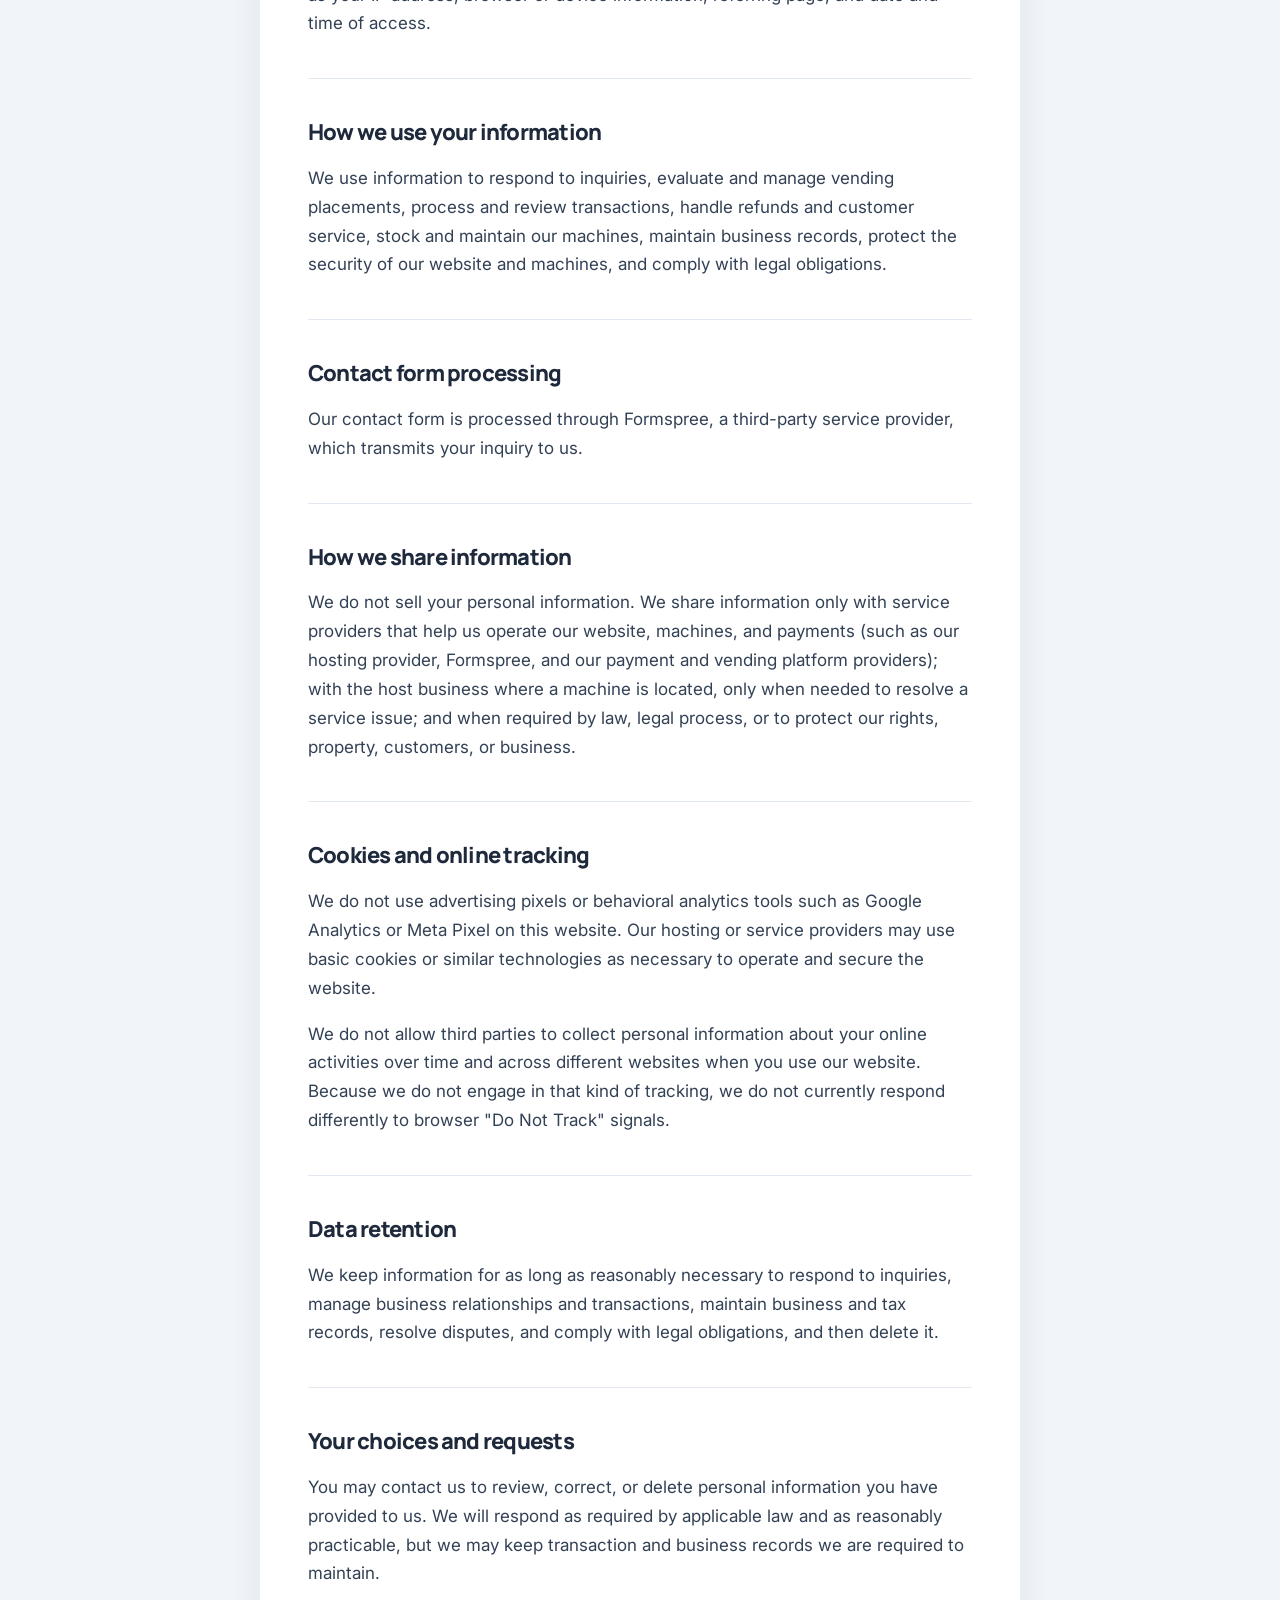
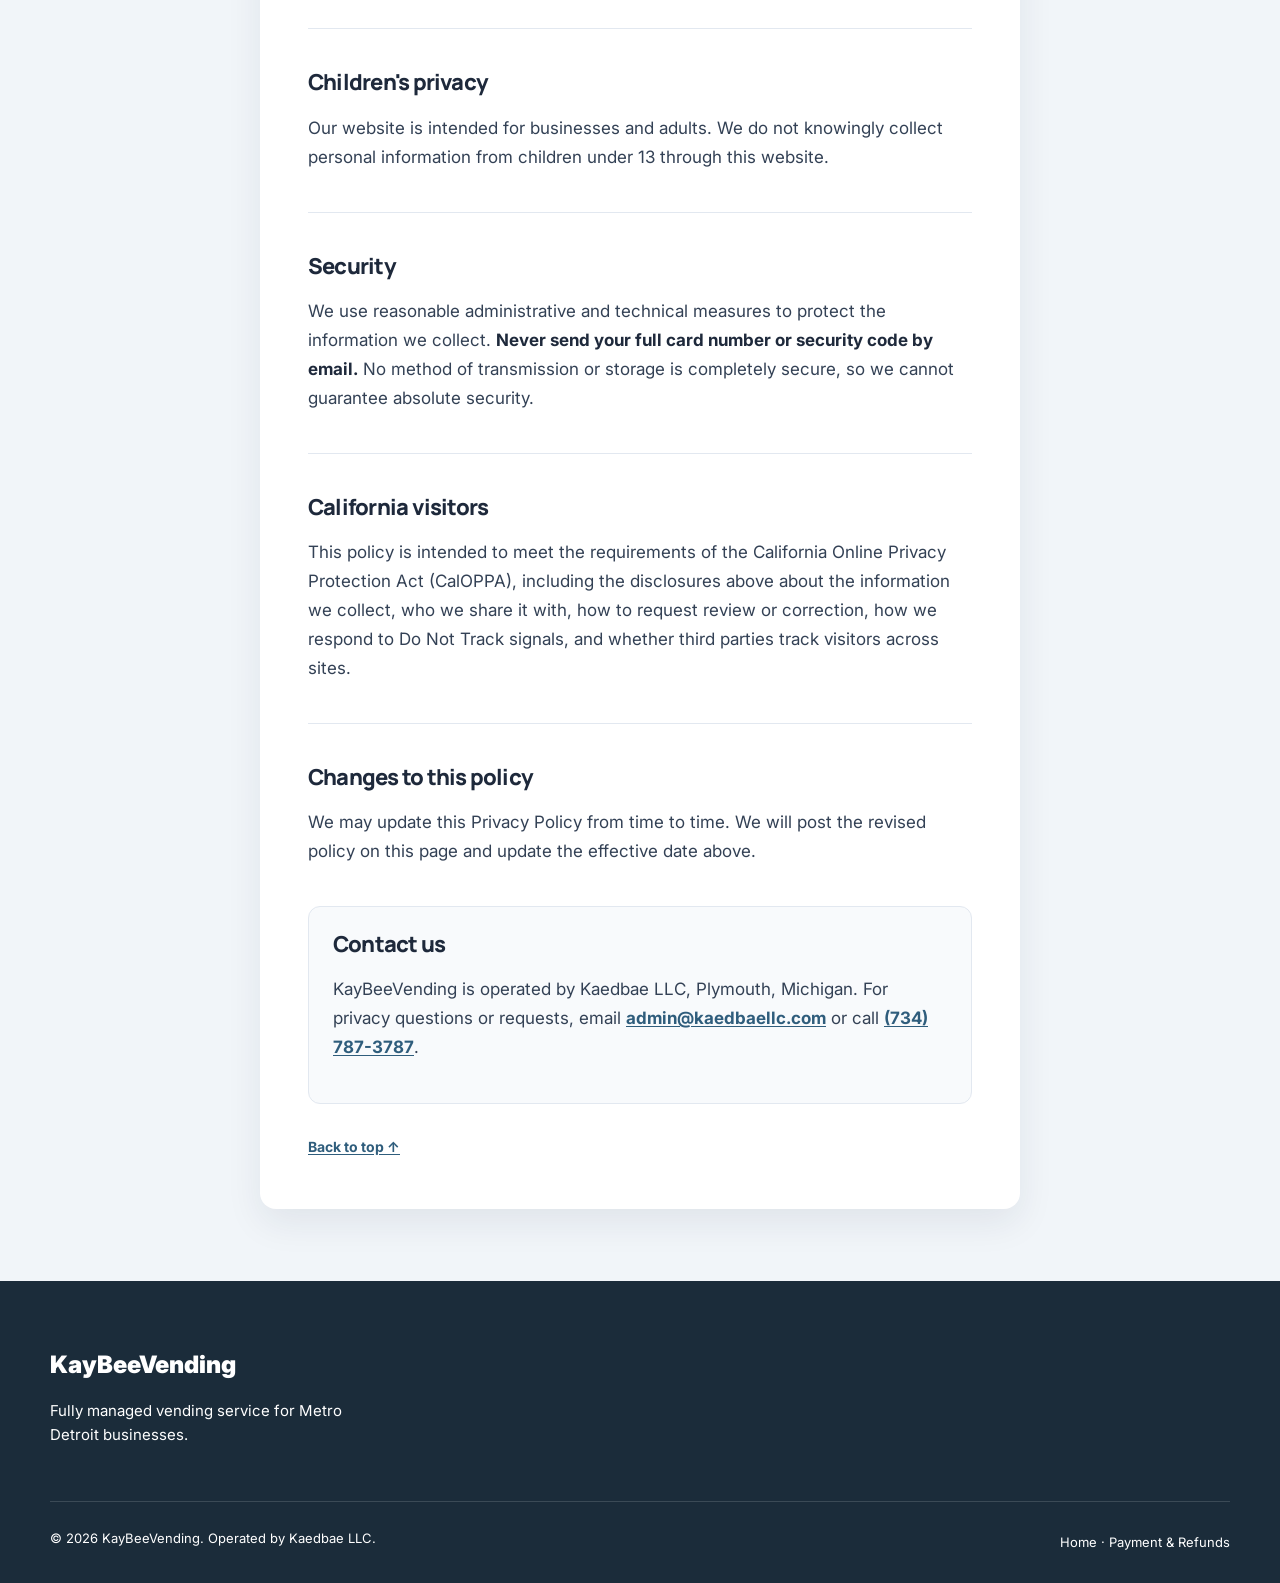
==== commit 1bc5e715: "Fix script error, align response-time wording, fix policy page fonts - script.js: guard missing #yea" ====
--- a/privacy.html
+++ b/privacy.html
@@ -4,13 +4,13 @@
 <meta charset="utf-8">
 <meta name="viewport" content="width=device-width,initial-scale=1">
 <title>Privacy Policy | KayBeeVending</title>
-<meta name="description" content="KayBeeVending privacy policy.">
+<meta name="description" content="How KayBeeVending collects, uses, and protects information from our website, vending machines, and customer contacts.">
 <link rel="canonical" href="https://kaybeevending.com/privacy.html">
 <link rel="icon" type="image/png" href="assets/favicon.png">
 <link rel="preconnect" href="https://fonts.googleapis.com">
 <link rel="preconnect" href="https://fonts.gstatic.com" crossorigin>
-<link href="https://fonts.googleapis.com/css2?family=Nunito:wght@400;600;700;800;900&display=swap" rel="stylesheet">
-<link rel="stylesheet" href="styles.css">
+<link href="https://fonts.googleapis.com/css2?family=Inter:wght@400;500;600;700&family=Manrope:wght@600;700;800&display=swap" rel="stylesheet">
+<link rel="stylesheet" href="styles.css?v=20260927-fix1">
 
 <style id="kb-policy-layout">
   html{scroll-behavior:smooth}
@@ -169,7 +169,7 @@
 </head>
 <body>
 <header class="nav" id="top">
-<a class="brand" href="index.html" aria-label="KayBeeVending home"><img class="brand-logo" src="assets/kaybeevending-logo.webp" alt="KayBeeVending logo" width="1536" height="1024" loading="lazy"><span>KayBee<span class="accent">Vending</span></span></a>
+<a class="brand" href="index.html" aria-label="KayBeeVending home"><img class="brand-logo" src="assets/kaybeevending-logo.webp" alt="KayBeeVending logo" width="1536" height="1024"><span>KayBee<span class="accent">Vending</span></span></a>
 <a class="btn small" href="index.html#contact">Free Evaluation</a>
 </header>
 <main class="privacy-page">
@@ -249,6 +249,6 @@
   <div class="footer-brand"><strong>KayBeeVending</strong><span>Fully managed vending service for Metro Detroit businesses.</span></div>
   <div class="footer-bottom"><span>© 2026 KayBeeVending. Operated by Kaedbae LLC.</span><span><a href="index.html">Home</a> · <a href="refunds.html">Payment &amp; Refunds</a></span></div>
 </footer>
-<script src="script.js"></script>
+<script src="script.js?v=20260927-fix1"></script>
 </body>
 </html>
